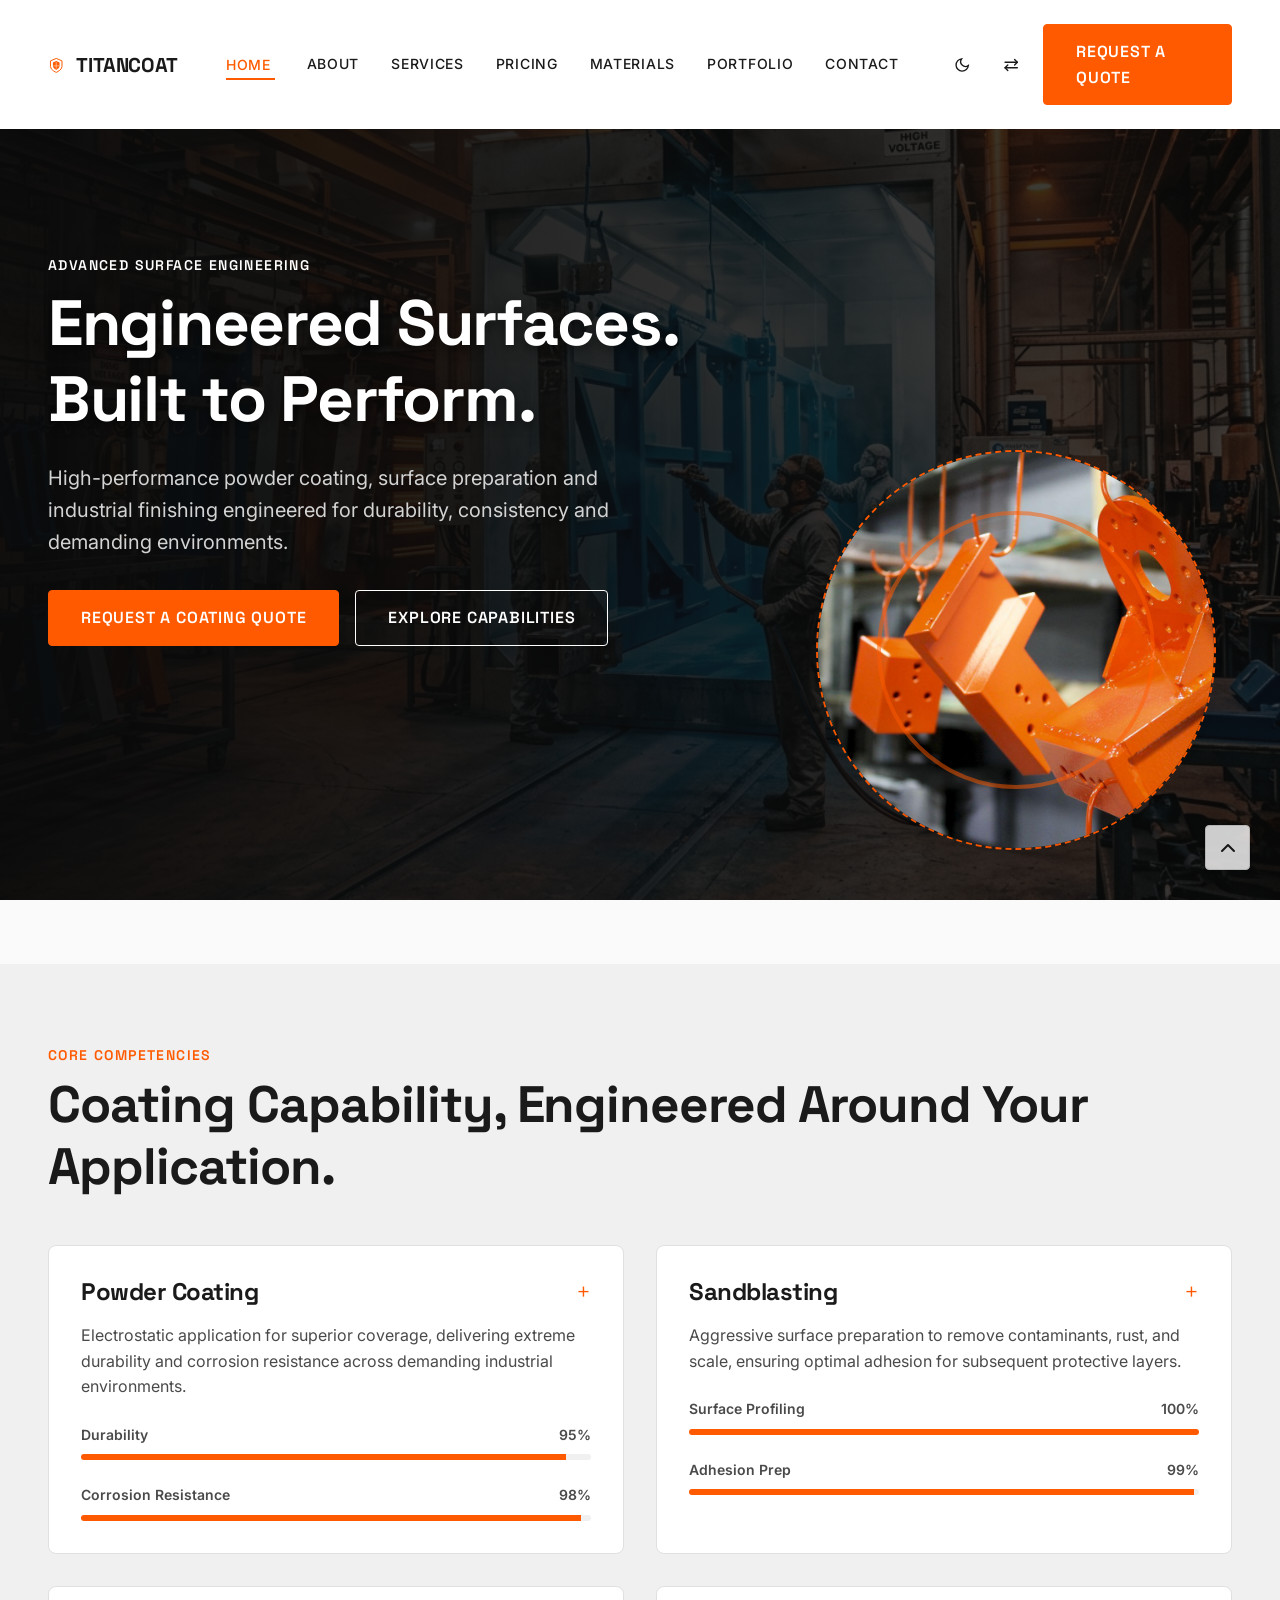
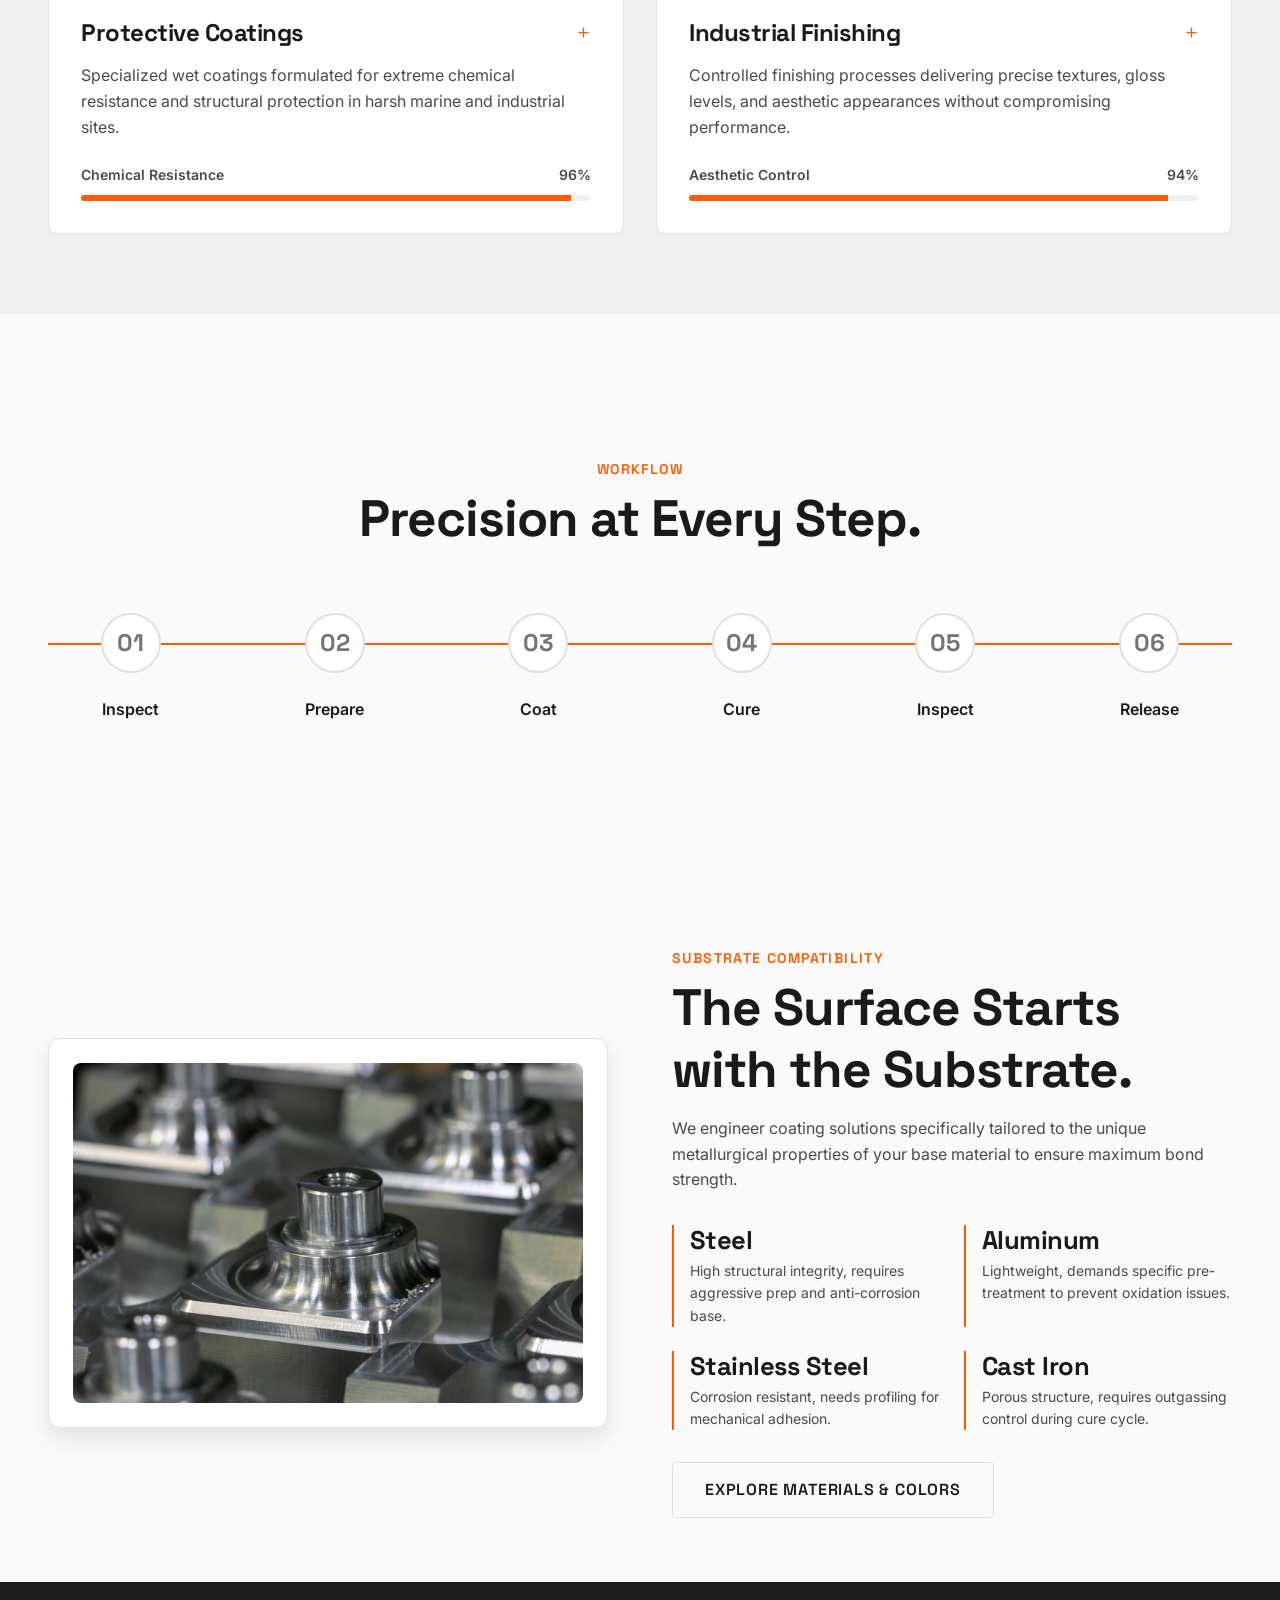
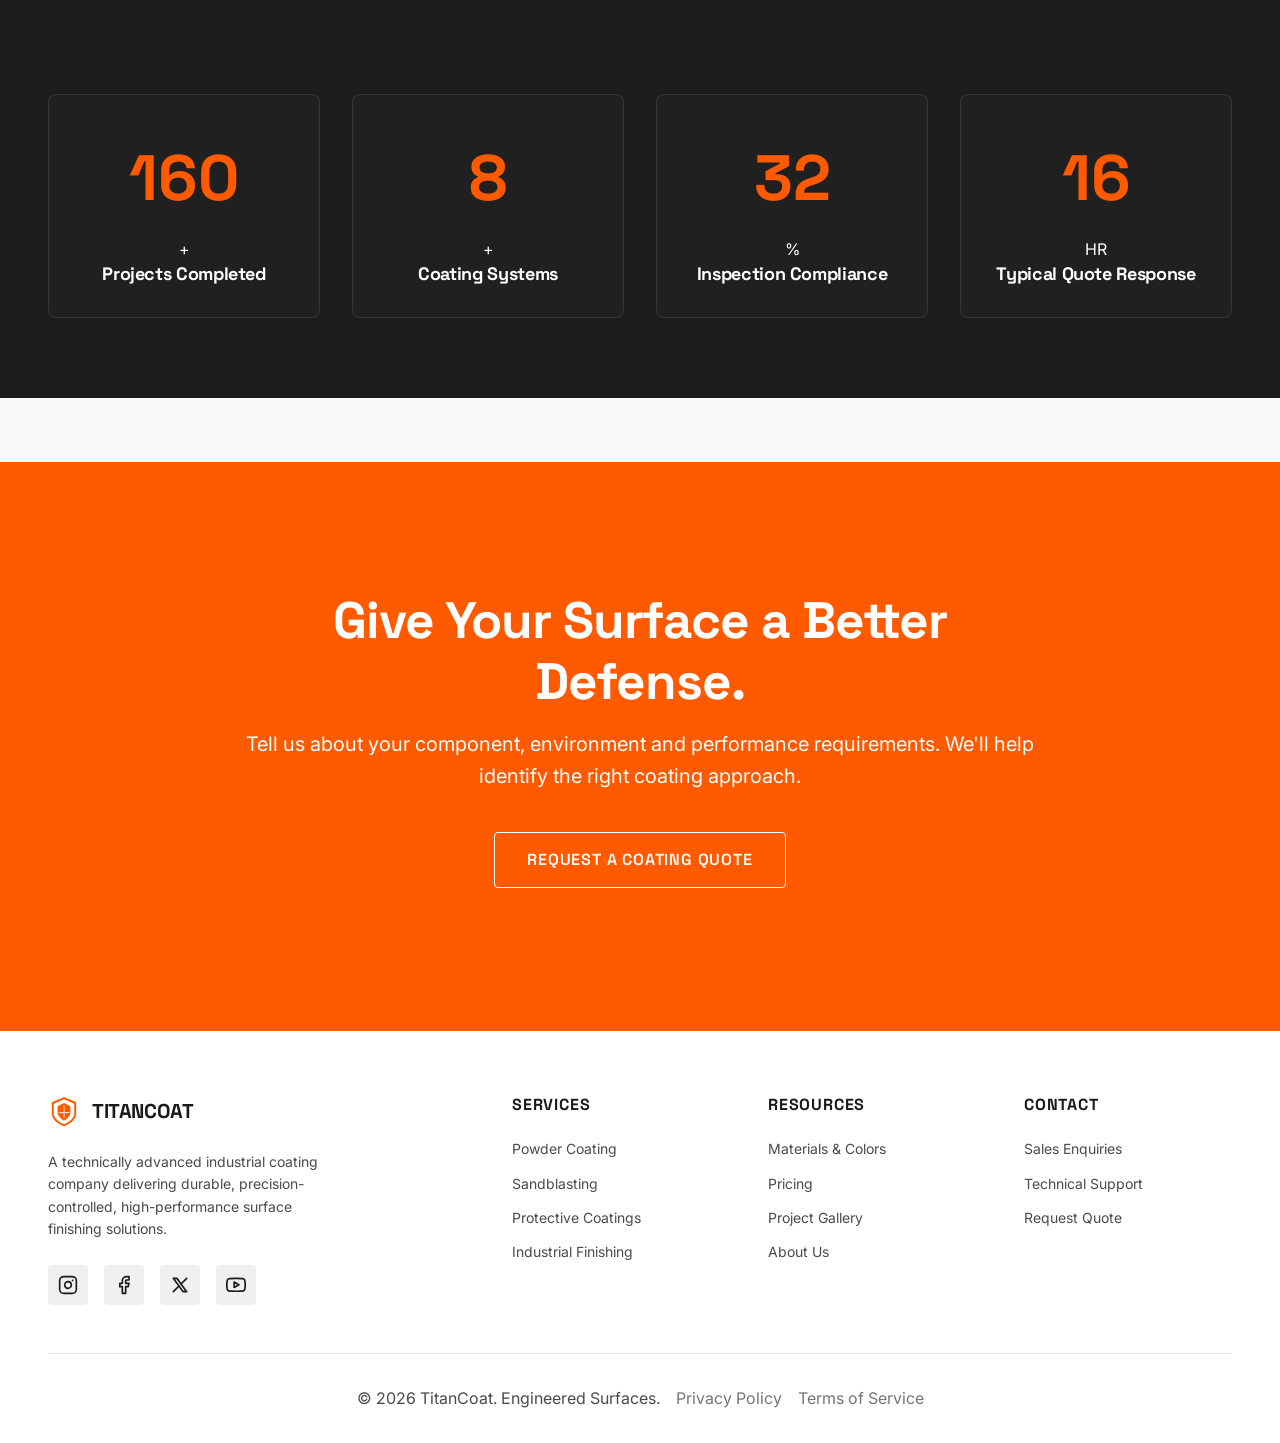
==== index.html @ ca07a5b2 "Initial commit" ====
<!DOCTYPE html>
<html lang="en" dir="ltr" data-theme="light">
<head>
    <meta charset="UTF-8">
    <meta name="viewport" content="width=device-width, initial-scale=1.0">
    <title>TitanCoat | Engineered Surfaces</title>
    <meta name="description" content="High-performance powder coating, surface preparation and industrial finishing engineered for durability, consistency and demanding environments.">
    
    <!-- CSS -->
    <link rel="stylesheet" href="assets/css/reset.css">
    <link rel="stylesheet" href="assets/css/variables.css">
    <link rel="stylesheet" href="assets/css/global.css">
    <link rel="stylesheet" href="assets/css/components.css">
    <link rel="stylesheet" href="assets/css/pages/home.css">
    <link rel="icon" type="image/svg+xml" href="assets/images/favicon.svg">
</head>
<body>

    <!-- NAVBAR -->
    <nav class="navbar">
        <div class="container nav-container">
            <a href="index.html" class="logo">
                <svg viewBox="0 0 100 100" fill="none" xmlns="http://www.w3.org/2000/svg">
    <path d="M50 10 L85 25 L85 60 C85 80 50 95 50 95 C50 95 15 80 15 60 L15 25 L50 10 Z" stroke="var(--accent-orange)" stroke-width="6" stroke-linejoin="round"/>
    <path d="M50 25 L70 35 L70 55 C70 70 50 80 50 80 C50 80 30 70 30 55 L30 35 L50 25 Z" fill="var(--accent-orange)"/>
    <path d="M35 55 L65 55" stroke="var(--bg-card)" stroke-width="3" stroke-linecap="round"/>
    <path d="M50 35 L50 70" stroke="var(--bg-card)" stroke-width="3" stroke-linecap="round"/>
</svg>
TITANCOAT
            </a>

            <div class="nav-menu">
                <div class="nav-item-dropdown"> <a href="#" class="nav-link">Home <svg style="width:16px;height:16px;vertical-align:middle;margin-left:4px;" viewBox="0 0 24 24" fill="none" stroke="currentColor" stroke-width="2" stroke-linecap="round" stroke-linejoin="round"><polyline points="6 9 12 15 18 9"></polyline></svg></a> <div class="dropdown-menu"> <a href="index.html" class="dropdown-link">Home 1</a> <a href="home-2.html" class="dropdown-link">Home 2</a> </div> </div>
                <a href="about.html" class="nav-link">About</a>
                <a href="services.html" class="nav-link">Services</a>
                <a href="pricing.html" class="nav-link">Pricing</a>
                <a href="materials-colors.html" class="nav-link">Materials</a>
                <a href="portfolio.html" class="nav-link">Portfolio</a>
                <a href="contact.html" class="nav-link">Contact</a>
            </div>

            <div class="nav-actions">
                <button class="theme-toggle" id="theme-toggle" aria-label="Toggle Theme">
                    <!-- Icon injected by JS -->
                </button>
                <button class="rtl-toggle" id="rtl-toggle" title="Toggle RTL" style="display:flex;align-items:center;justify-content:center;"><svg width="20" height="20" viewBox="0 0 24 24" fill="none" stroke="currentColor" stroke-width="2" stroke-linecap="round" stroke-linejoin="round"><path d="M17 4l4 4-4 4"></path><path d="M21 8H3"></path><path d="M7 20l-4-4 4-4"></path><path d="M3 16h18"></path></svg></button>
                <a href="#" class="btn btn-primary" data-modal-target="quote-modal">REQUEST A QUOTE</a>
            </div>

            <button class="hamburger">
                <span></span>
                <span></span>
                <span></span>
            </button>
        </div>
    </nav>

    <!-- MOBILE MENU -->
    <div class="mobile-menu">
        <div class="mobile-nav-links">
            <a href="index.html" class="nav-link active">Home</a>
            <a href="home-2.html" class="nav-link">Home 2</a>
            <a href="about.html" class="nav-link">About</a>
            <a href="services.html" class="nav-link">Services</a>
            <a href="pricing.html" class="nav-link">Pricing</a>
            <a href="materials-colors.html" class="nav-link">Materials & Colors</a>
            <a href="portfolio.html" class="nav-link">Portfolio</a>
            <a href="contact.html" class="nav-link">Contact</a>
            </div>
        <div class="mobile-top-controls">
            <button class="theme-toggle">Theme</button>
            <button class="rtl-toggle" id="rtl-toggle" title="Toggle RTL" style="display:flex;align-items:center;justify-content:center;"><svg width="20" height="20" viewBox="0 0 24 24" fill="none" stroke="currentColor" stroke-width="2" stroke-linecap="round" stroke-linejoin="round"><path d="M17 4l4 4-4 4"></path><path d="M21 8H3"></path><path d="M7 20l-4-4 4-4"></path><path d="M3 16h18"></path></svg></button>
        </div>
        <a href="#" class="btn btn-primary" data-modal-target="quote-modal" style="width: 100%; text-align: center;">REQUEST A QUOTE</a>
    </div>

    <!-- SECTION 01: HERO -->
    <section class="hero-section">
        <div class="hero-bg"></div>
        <div class="hero-overlay"></div>
        <div class="container relative">
            <div class="hero-content fade-up">
                <span class="label-small">Advanced Surface Engineering</span>
                <h1>Engineered Surfaces.<br>Built to Perform.</h1>
                <p>High-performance powder coating, surface preparation and industrial finishing engineered for durability, consistency and demanding environments.</p>
                <div class="hero-actions">
                    <button class="btn btn-primary" data-modal-target="quote-modal">Request a Coating Quote</button>
                    <a href="services.html" class="btn btn-outline" style="color: #fff; border-color: #fff;">Explore Capabilities</a>
                </div>
            </div>
            <div class="hero-3d-object fade-up" style="transition-delay: 0.3s; display: flex; align-items: center; justify-content: center;">
                <img src="assets/images/home1-hero.png" alt="Home Hero Image" class="spin-anti" style="max-width: 100%; height: auto; border-radius: 50%; object-fit: cover; aspect-ratio: 1/1; box-shadow: var(--shadow-md);">
            </div>
        </div>
    </section>

    <!-- SECTION 02: CAPABILITY MATRIX -->
    <section class="capability-section">
        <div class="container">
            <div class="fade-up">
                <span class="label-small">Core Competencies</span>
                <h2>Coating Capability, Engineered Around Your Application.</h2>
            </div>
            
            <div class="matrix-grid">
                <!-- Card 1 -->
                <div class="matrix-item fade-up">
                    <h3>Powder Coating</h3>
                    <p>Electrostatic application for superior coverage, delivering extreme durability and corrosion resistance across demanding industrial environments.</p>
                    <div class="progress-group">
                        <div class="progress-label"><span>Durability</span><span>95%</span></div>
                        <div class="progress-bar"><div class="progress-fill" data-width="95%"></div></div>
                    </div>
                    <div class="progress-group">
                        <div class="progress-label"><span>Corrosion Resistance</span><span>98%</span></div>
                        <div class="progress-bar"><div class="progress-fill" data-width="98%"></div></div>
                    </div>
                </div>
                
                <!-- Card 2 -->
                <div class="matrix-item fade-up" style="transition-delay: 0.1s;">
                    <h3>Sandblasting</h3>
                    <p>Aggressive surface preparation to remove contaminants, rust, and scale, ensuring optimal adhesion for subsequent protective layers.</p>
                    <div class="progress-group">
                        <div class="progress-label"><span>Surface Profiling</span><span>100%</span></div>
                        <div class="progress-bar"><div class="progress-fill" data-width="100%"></div></div>
                    </div>
                    <div class="progress-group">
                        <div class="progress-label"><span>Adhesion Prep</span><span>99%</span></div>
                        <div class="progress-bar"><div class="progress-fill" data-width="99%"></div></div>
                    </div>
                </div>
                
                <!-- Card 3 -->
                <div class="matrix-item fade-up" style="transition-delay: 0.2s;">
                    <h3>Protective Coatings</h3>
                    <p>Specialized wet coatings formulated for extreme chemical resistance and structural protection in harsh marine and industrial sites.</p>
                    <div class="progress-group">
                        <div class="progress-label"><span>Chemical Resistance</span><span>96%</span></div>
                        <div class="progress-bar"><div class="progress-fill" data-width="96%"></div></div>
                    </div>
                </div>

                <!-- Card 4 -->
                <div class="matrix-item fade-up" style="transition-delay: 0.3s;">
                    <h3>Industrial Finishing</h3>
                    <p>Controlled finishing processes delivering precise textures, gloss levels, and aesthetic appearances without compromising performance.</p>
                    <div class="progress-group">
                        <div class="progress-label"><span>Aesthetic Control</span><span>94%</span></div>
                        <div class="progress-bar"><div class="progress-fill" data-width="94%"></div></div>
                    </div>
                </div>
            </div>
        </div>
    </section>

    <!-- SECTION 03: THE COATING PROCESS -->
    <section class="process-section">
        <div class="container">
            <div class="fade-up text-center">
                <span class="label-small">Workflow</span>
                <h2>Precision at Every Step.</h2>
            </div>
            
            <div class="timeline-container fade-up" id="timeline-container">
                <div class="timeline-line">
                    <div class="timeline-line-active" id="timeline-progress"></div>
                </div>
                
                <div class="timeline-step">
                    <div class="step-number">01</div>
                    <div class="step-title">Inspect</div>
                </div>
                <div class="timeline-step">
                    <div class="step-number">02</div>
                    <div class="step-title">Prepare</div>
                </div>
                <div class="timeline-step">
                    <div class="step-number">03</div>
                    <div class="step-title">Coat</div>
                </div>
                <div class="timeline-step">
                    <div class="step-number">04</div>
                    <div class="step-title">Cure</div>
                </div>
                <div class="timeline-step">
                    <div class="step-number">05</div>
                    <div class="step-title">Inspect</div>
                </div>
                <div class="timeline-step">
                    <div class="step-number">06</div>
                    <div class="step-title">Release</div>
                </div>
            </div>
        </div>
    </section>

    <!-- SECTION 04: MATERIAL INTELLIGENCE -->
    <section class="material-section">
        <div class="container material-container">
            <div class="material-image-wrapper fade-up">
                <div class="card-image-container">
                    <img src="assets/images/The%20Surface%20Starts%20with%20the%20Substrate.png" alt="Material Substrates" class="material-img">
                </div>
            </div>
            <div class="material-content">
                <div class="material-content-inner fade-up">
                    <span class="label-small">Substrate Compatibility</span>
                    <h2>The Surface Starts with the Substrate.</h2>
                    <p>We engineer coating solutions specifically tailored to the unique metallurgical properties of your base material to ensure maximum bond strength.</p>
                    
                    <div class="material-list">
                        <div class="material-item">
                            <h4>Steel</h4>
                            <p>High structural integrity, requires aggressive prep and anti-corrosion base.</p>
                        </div>
                        <div class="material-item">
                            <h4>Aluminum</h4>
                            <p>Lightweight, demands specific pre-treatment to prevent oxidation issues.</p>
                        </div>
                        <div class="material-item">
                            <h4>Stainless Steel</h4>
                            <p>Corrosion resistant, needs profiling for mechanical adhesion.</p>
                        </div>
                        <div class="material-item">
                            <h4>Cast Iron</h4>
                            <p>Porous structure, requires outgassing control during cure cycle.</p>
                        </div>
                    </div>
                    
                    <a href="materials-colors.html" class="btn btn-outline" style="margin-top: 2rem;">Explore Materials & Colors</a>
                </div>
            </div>
        </div>
    </section>

    <!-- SECTION 05: PERFORMANCE NUMBERS -->
    <section class="performance-section">
        <div class="container">
            <div class="stats-grid" id="stats-container">
                <div class="stat-item fade-up">
                    <span class="stat-number" data-target="500">0</span>
                    <span class="stat-plus">+</span>
                    <h4>Projects Completed</h4>
                </div>
                <div class="stat-item fade-up" style="transition-delay: 0.1s;">
                    <span class="stat-number" data-target="25">0</span>
                    <span class="stat-plus">+</span>
                    <h4>Coating Systems</h4>
                </div>
                <div class="stat-item fade-up" style="transition-delay: 0.2s;">
                    <span class="stat-number" data-target="99">0</span>
                    <span class="stat-plus">%</span>
                    <h4>Inspection Compliance</h4>
                </div>
                <div class="stat-item fade-up" style="transition-delay: 0.3s;">
                    <span class="stat-number" data-target="48">0</span>
                    <span class="stat-plus">HR</span>
                    <h4>Typical Quote Response</h4>
                </div>
            </div>
        </div>
    </section>

    <!-- SECTION 06: FINAL CTA -->
    <section class="cta-section">
        <div class="container relative">
            <div class="cta-content fade-up">
                <h2>Give Your Surface a Better Defense.</h2>
                <p class="text-lead">Tell us about your component, environment and performance requirements. We'll help identify the right coating approach.</p>
                <button class="btn btn-outline" data-modal-target="quote-modal" style="margin-top: 1rem; color: #fff; border-color: #fff;">Request a Coating Quote</button>
            </div>
        </div>
    </section>

        <!-- FOOTER -->
    <footer class="footer">
        <div class="container">
            <div class="footer-grid">
                <div class="footer-col">
                    <a href="index.html" class="logo" style="margin-bottom: 1.5rem;">
                        <svg viewBox="0 0 100 100" fill="none" xmlns="http://www.w3.org/2000/svg">
    <path d="M50 10 L85 25 L85 60 C85 80 50 95 50 95 C50 95 15 80 15 60 L15 25 L50 10 Z" stroke="var(--accent-orange)" stroke-width="6" stroke-linejoin="round"/>
    <path d="M50 25 L70 35 L70 55 C70 70 50 80 50 80 C50 80 30 70 30 55 L30 35 L50 25 Z" fill="var(--accent-orange)"/>
    <path d="M35 55 L65 55" stroke="var(--bg-card)" stroke-width="3" stroke-linecap="round"/>
    <path d="M50 35 L50 70" stroke="var(--bg-card)" stroke-width="3" stroke-linecap="round"/>
</svg>
TITANCOAT
                    </a>
                    <p style="font-size: 0.875rem; max-width: 300px;">A technically advanced industrial coating company delivering durable, precision-controlled, high-performance surface finishing solutions.</p>
                    <div class="social-icons">
                        <a href="#" aria-label="Instagram"><svg width="20" height="20" viewBox="0 0 24 24" fill="none" stroke="currentColor" stroke-width="2" stroke-linecap="round" stroke-linejoin="round"><rect x="2" y="2" width="20" height="20" rx="5" ry="5"></rect><path d="M16 11.37A4 4 0 1 1 12.63 8 4 4 0 0 1 16 11.37z"></path><line x1="17.5" y1="6.5" x2="17.51" y2="6.5"></line></svg></a>
                        <a href="#" aria-label="Facebook"><svg width="20" height="20" viewBox="0 0 24 24" fill="none" stroke="currentColor" stroke-width="2" stroke-linecap="round" stroke-linejoin="round"><path d="M18 2h-3a5 5 0 0 0-5 5v3H7v4h3v8h4v-8h3l1-4h-4V7a1 1 0 0 1 1-1h3z"></path></svg></a>
                        <a href="#" aria-label="X (Twitter)"><svg width="20" height="20" viewBox="0 0 24 24" fill="none" stroke="currentColor" stroke-width="2" stroke-linecap="round" stroke-linejoin="round"><path d="M4 4l11.733 16h4.267l-11.733 -16z"/><path d="M4 20l6.768 -6.768m2.46 -2.46l6.772 -6.772"/></svg></a>
                        <a href="#" aria-label="YouTube"><svg width="20" height="20" viewBox="0 0 24 24" fill="none" stroke="currentColor" stroke-width="2" stroke-linecap="round" stroke-linejoin="round"><path d="M22.54 6.42a2.78 2.78 0 0 0-1.94-2C18.88 4 12 4 12 4s-6.88 0-8.6.46a2.78 2.78 0 0 0-1.94 2A29 29 0 0 0 1 11.75a29 29 0 0 0 .46 5.33 2.78 2.78 0 0 0 1.94 2c1.72.46 8.6.46 8.6.46s6.88 0 8.6-.46a2.78 2.78 0 0 0 1.94-2 29 29 0 0 0 .46-5.33 29 29 0 0 0-.46-5.33z"></path><polygon points="9.75 15.02 15.5 11.75 9.75 8.48 9.75 15.02"></polygon></svg></a>
                    </div>
                </div>
                <div class="footer-col">
                    <h4>Services</h4>
                    <div class="footer-links">
                        <a href="services.html">Powder Coating</a>
                        <a href="services.html">Sandblasting</a>
                        <a href="services.html">Protective Coatings</a>
                        <a href="services.html">Industrial Finishing</a>
                    </div>
                </div>
                <div class="footer-col">
                    <h4>Resources</h4>
                    <div class="footer-links">
                        <a href="materials-colors.html">Materials & Colors</a>
                        <a href="pricing.html">Pricing</a>
                        <a href="portfolio.html">Project Gallery</a>
                        <a href="about.html">About Us</a>
                    </div>
                </div>
                <div class="footer-col">
                    <h4>Contact</h4>
                    <div class="footer-links">
                        <a href="contact.html">Sales Enquiries</a>
                        <a href="contact.html">Technical Support</a>
                        <a href="#" data-modal-target="quote-modal">Request Quote</a>
                    </div>
                </div>
            </div>
            <div class="footer-bottom" style="justify-content: center; position: relative;">
                <p style="text-align: center; margin: 0;">&copy; 2026 TitanCoat. Engineered Surfaces. &nbsp;&nbsp; <a href="#" style="color: var(--text-muted); text-decoration: none;">Privacy Policy</a> &nbsp;&nbsp; <a href="#" style="color: var(--text-muted); text-decoration: none;">Terms of Service</a></p>
                <button onclick="window.scrollTo({top: 0, behavior: 'smooth'})" class="back-to-top" aria-label="Back to top">
                    <svg width="24" height="24" viewBox="0 0 24 24" fill="none" stroke="currentColor" stroke-width="2" stroke-linecap="round" stroke-linejoin="round"><polyline points="18 15 12 9 6 15"></polyline></svg>
                </button>
            </div>
        </div>
    </footer>

        <!-- MODAL: QUOTE REQUEST -->
    <div class="modal-overlay" id="quote-modal">
        <div class="modal-card">
            <button class="modal-close">&times;</button>
            <div class="modal-header">
                <h3>Request a Coating Quote</h3>
                <p>Provide your project details for an engineering evaluation.</p>
            </div>
            <form onsubmit="event.preventDefault(); alert('Quote Request Submitted! (Demo)'); this.closest('.modal-overlay').classList.remove('active'); document.body.style.overflow = '';">
                <div class="form-grid">
                    <div class="form-group">
                        <label class="form-label">Project Type</label>
                        <select class="form-control" required>
                            <option value="">Select process...</option>
                            <option>Powder Coating</option>
                            <option>Sandblasting</option>
                            <option>Protective Coating</option>
                            <option>Metal Finishing</option>
                            <option>Custom Coating</option>
                        </select>
                    </div>
                    <div class="form-group">
                        <label class="form-label">Material</label>
                        <select class="form-control" required>
                            <option value="">Select substrate...</option>
                            <option>Steel</option>
                            <option>Aluminum</option>
                            <option>Stainless Steel</option>
                            <option>Cast Iron</option>
                            <option>Other</option>
                        </select>
                    </div>
                </div>
                <div class="form-grid">
                    <div class="form-group">
                        <label class="form-label">Estimated Quantity</label>
                        <input type="number" class="form-control" placeholder="Number of parts" required>
                    </div>
                    <div class="form-group">
                        <label class="form-label">Required Finish</label>
                        <select class="form-control" required>
                            <option value="">Select finish...</option>
                            <option>Matte</option>
                            <option>Satin</option>
                            <option>Gloss</option>
                            <option>Textured</option>
                            <option>Metallic</option>
                        </select>
                    </div>
                </div>
                <div class="form-group">
                    <label class="form-label">Project Message / Dimensions</label>
                    <textarea class="form-control" placeholder="Describe component dimensions, surface condition, and performance needs..." required></textarea>
                </div>
                <button type="submit" class="btn btn-primary" style="width: 100%;">SUBMIT QUOTE REQUEST</button>
            </form>
        </div>
    </div>
    <!-- MODAL: AUTHENTICATION -->
    <div class="modal-overlay" id="auth-modal">
        <div class="modal-card" style="max-width: 400px;">
            <button class="modal-close">&times;</button>
            
            <div id="login-form-container">
                <div class="modal-header">
                    <h3>Client Portal</h3>
                    <p>Access your project specifications.</p>
                </div>
                <form onsubmit="event.preventDefault(); alert('Login Successful! (Demo)'); this.closest('.modal-overlay').classList.remove('active'); document.body.style.overflow = '';">
                    <div class="form-group">
                        <label class="form-label">Email Address</label>
                        <input type="email" class="form-control" required>
                    </div>
                    <div class="form-group">
                        <label class="form-label">Password</label>
                        <input type="password" class="form-control" required>
                    </div>
                    <button type="submit" class="btn btn-primary" style="width: 100%; margin-bottom: 1rem;">Sign In</button>
                    <div style="text-align: center;">
                        <a href="#" data-auth-toggle="register" style="color: var(--accent-orange); font-size: 0.875rem; font-weight: 500;">Create an Account</a>
                    </div>
                </form>
            </div>

            <div id="register-form-container" style="display: none;">
                <div class="modal-header">
                    <h3>Create Account</h3>
                    <p>Register for project tracking.</p>
                </div>
                <form onsubmit="event.preventDefault(); alert('Registration Successful! (Demo)'); this.closest('.modal-overlay').classList.remove('active'); document.body.style.overflow = '';">
                    <div class="form-group">
                        <label class="form-label">Full Name</label>
                        <input type="text" class="form-control" required>
                    </div>
                    <div class="form-group">
                        <label class="form-label">Company</label>
                        <input type="text" class="form-control" required>
                    </div>
                    <div class="form-group">
                        <label class="form-label">Email Address</label>
                        <input type="email" class="form-control" required>
                    </div>
                    <div class="form-group">
                        <label class="form-label">Password</label>
                        <input type="password" class="form-control" required>
                    </div>
                    <button type="submit" class="btn btn-primary" style="width: 100%; margin-bottom: 1rem;">Create Account</button>
                    <div style="text-align: center;">
                        <a href="#" data-auth-toggle="login" style="color: var(--accent-orange); font-size: 0.875rem; font-weight: 500;">Back to Login</a>
                    </div>
                </form>
            </div>
        </div>
    </div>

    <!-- Scripts -->
    <script src="assets/js/theme.js"></script>
    <script src="assets/js/rtl.js"></script>
    <script src="assets/js/main.js"></script>
    <script src="assets/js/modals.js"></script>
    
    <!-- Page Specific Scripts -->
    <script>
        document.addEventListener('DOMContentLoaded', () => {
            // Animate progress bars on scroll
            const progressFills = document.querySelectorAll('.progress-fill');
            const observer = new IntersectionObserver((entries) => {
                entries.forEach(entry => {
                    if (entry.isIntersecting) {
                        const width = entry.target.getAttribute('data-width');
                        entry.target.style.width = width;
                    }
                });
            }, { threshold: 0.5 });
            progressFills.forEach(fill => observer.observe(fill));

            // Animate timeline line
            const timelineContainer = document.getElementById('timeline-container');
            const timelineProgress = document.getElementById('timeline-progress');
            if(timelineContainer && timelineProgress) {
                const lineObserver = new IntersectionObserver((entries) => {
                    if (entries[0].isIntersecting) {
                        timelineProgress.style.width = '100%';
                        if(window.innerWidth <= 900) {
                            timelineProgress.style.width = '100%'; // Full width in mobile is basically 100% height since it's transformed? No, css handles height in media query, so we should set height
                            timelineProgress.style.height = '100%';
                        }
                    }
                }, { threshold: 0.3 });
                lineObserver.observe(timelineContainer);
            }

            // Animate number counters
            const statsContainer = document.getElementById('stats-container');
            const statNumbers = document.querySelectorAll('.stat-number');
            let animated = false;
            
            if(statsContainer) {
                const statsObserver = new IntersectionObserver((entries) => {
                    if (entries[0].isIntersecting && !animated) {
                        animated = true;
                        statNumbers.forEach(stat => {
                            const target = +stat.getAttribute('data-target');
                            let count = 0;
                            const speed = target / 50; 
                            const updateCount = () => {
                                count += speed;
                                if (count < target) {
                                    stat.innerText = Math.ceil(count);
                                    setTimeout(updateCount, 40);
                                } else {
                                    stat.innerText = target;
                                }
                            };
                            updateCount();
                        });
                    }
                }, { threshold: 0.5 });
                statsObserver.observe(statsContainer);
            }
        });
    </script>
</body>
</html>
---- assets/css/variables.css ----
@import url('https://fonts.googleapis.com/css2?family=Inter:wght@300;400;500;600&family=Space+Grotesk:wght@400;500;600;700&display=swap');

:root {
  /* Colors - Light Theme (Default) */
  --bg-primary: #FAFAFA;
  --bg-secondary: #F0F0F0;
  --bg-card: #FFFFFF;
  --bg-footer: #FFFFFF;
  
  --text-primary: #1A1A1A; /* Graphite */
  --text-secondary: #4A4A4A;
  --text-muted: #757575;
  
  --border-color: #E0E0E0;
  --border-light: #EEEEEE;

  /* Accent - Industrial Orange */
  --accent-orange: #FF5A00; /* Safety Orange */
  --accent-orange-hover: #E04F00;
  --accent-orange-light: rgba(255, 90, 0, 0.1);

  /* Specific Industrial Neutrals */
  --industrial-black: #0A0A0A;
  --charcoal: #1C1C1C;
  --gunmetal: #2C3539;
  --concrete: #D3D3D3;

  /* Typography */
  --font-heading: 'Space Grotesk', 'Sora', sans-serif;
  --font-body: 'Inter', 'Manrope', sans-serif;

  /* Spacing */
  --space-xs: 0.5rem;
  --space-sm: 1rem;
  --space-md: 1.5rem;
  --space-lg: 2rem;
  --space-xl: 3rem;
  --space-xxl: 5rem;
  --section-pad: 5rem 0;

  /* Borders / Radii */
  --radius-sm: 4px;
  --radius-md: 8px;
  --radius-lg: 12px;
  --radius-full: 9999px;

  /* Shadows */
  --shadow-sm: 0 2px 4px rgba(0,0,0,0.05);
  --shadow-md: 0 4px 8px rgba(0,0,0,0.08);
  --shadow-lg: 0 10px 20px rgba(0,0,0,0.1);
  --shadow-glow: 0 0 15px rgba(255, 90, 0, 0.3);

  /* Transitions */
  --transition-fast: 0.2s ease;
  --transition-normal: 0.3s cubic-bezier(0.25, 0.46, 0.45, 0.94);
  --transition-slow: 0.5s cubic-bezier(0.25, 0.46, 0.45, 0.94);
}

[data-theme="dark"] {
  /* Colors - Dark Theme */
  --bg-primary: #0A0A0A;
  --bg-secondary: #121212;
  --bg-card: #1A1A1A;
  --bg-footer: #050505;
  
  --text-primary: #FFFFFF;
  --text-secondary: #B0B0B0;
  --text-muted: #666666;
  
  --border-color: #333333;
  --border-light: #222222;

  --accent-orange: #FF6600; 
  --accent-orange-hover: #FF8533;
  
  --shadow-sm: 0 2px 4px rgba(0,0,0,0.2);
  --shadow-md: 0 4px 8px rgba(0,0,0,0.3);
  --shadow-lg: 0 10px 20px rgba(0,0,0,0.4);
}
---- assets/css/global.css ----
body {
  font-family: var(--font-body);
  background-color: var(--bg-primary);
  color: var(--text-primary);
  line-height: 1.6;
  transition: background-color var(--transition-normal), color var(--transition-normal);
}

h1, h2, h3, h4, h5, h6 {
  font-family: var(--font-heading);
  font-weight: 700;
  line-height: 1.2;
  margin-bottom: var(--space-sm);
  color: var(--text-primary);
  letter-spacing: -0.02em;
}

h1 { font-size: clamp(2.5rem, 5vw, 4.5rem); }
h2 { font-size: clamp(2rem, 4vw, 3.5rem); }
h3 { font-size: clamp(1.5rem, 3vw, 2.5rem); }
h4 { font-size: clamp(1.25rem, 2vw, 1.75rem); }

p {
  margin-bottom: var(--space-md);
  color: var(--text-secondary);
  font-size: 1rem;
}

.text-lead {
  font-size: 1.25rem;
  font-weight: 400;
  color: var(--text-secondary);
}

.label-small {
  font-family: var(--font-heading);
  font-size: 0.875rem;
  text-transform: uppercase;
  letter-spacing: 0.1em;
  color: var(--accent-orange);
  font-weight: 600;
  display: block;
  margin-bottom: var(--space-xs);
}

.container {
  width: 100%;
  max-width: 1440px;
  margin: 0 auto;
  padding: 0 var(--space-md);
}

@media (min-width: 768px) {
  .container { padding: 0 var(--space-xl); }
}

section {
  padding: var(--section-pad);
  position: relative;
  margin-bottom: 4rem;
}

section:last-of-type {
  margin-bottom: 0;
}

.btn {
  display: inline-flex;
  align-items: center;
  justify-content: center;
  padding: 0.875rem 2rem;
  font-family: var(--font-heading);
  font-weight: 600;
  font-size: 1rem;
  border-radius: var(--radius-sm);
  border: none;
  cursor: pointer;
  transition: all var(--transition-normal);
  text-transform: uppercase;
  letter-spacing: 0.05em;
  gap: 0.5rem;
}

.btn-primary {
  background-color: var(--accent-orange);
  color: #FFF;
  border: 1px solid var(--accent-orange);
}

.btn-primary:hover {
  background-color: transparent;
  color: var(--accent-orange);
}

.btn-outline {
  background-color: transparent;
  color: var(--text-primary);
  border: 1px solid var(--border-color);
}

.btn-outline:hover {
  border-color: var(--accent-orange);
  color: var(--accent-orange);
}

[dir="rtl"] {
  text-align: right;
}

.fade-up {
  opacity: 0;
  transform: translateY(30px);
  transition: opacity 0.8s ease, transform 0.8s ease;
}

.fade-up.is-visible {
  opacity: 1;
  transform: translateY(0);
}

.text-center {
  text-align: center;
}

@keyframes spin-anti {
  from { transform: rotate(0deg); }
  to { transform: rotate(-360deg); }
}

.spin-anti {
  animation: spin-anti 40s linear infinite;
}
---- assets/css/components.css ----
/* --- NAVBAR --- */
.navbar {
  position: fixed;
  top: 0;
  left: 0;
  width: 100%;
  z-index: 1002;
  padding: 1.5rem 0;
  transition: background-color var(--transition-normal), padding var(--transition-normal), box-shadow var(--transition-normal);
  background-color: #ffffff !important;
}

.navbar.scrolled {
  background-color: #ffffff !important;
  padding: 1rem 0;
  box-shadow: var(--shadow-md);
  backdrop-filter: blur(10px);
}

.nav-container {
  display: flex;
  justify-content: space-between;
  align-items: center;
}

.logo {
  display: flex;
  align-items: center;
  gap: 0.75rem;
  font-family: var(--font-heading);
  font-weight: 700;
  font-size: 1.25rem;
  letter-spacing: -0.02em;
  color: #1A1A1A !important;
  z-index: 1001;
  margin-right: 3rem;
}

[dir="rtl"] .logo {
  margin-right: 0;
  margin-left: 3rem;
}

.logo svg {
  height: 32px;
  width: auto;
}

[data-theme="dark"] .navbar,
[data-theme="dark"] .navbar.scrolled {
  background-color: var(--bg-primary) !important;
}

[data-theme="dark"] .logo,
[data-theme="dark"] .navbar .nav-link {
  color: #ffffff !important;
}

[data-theme="dark"] .hamburger span {
  background-color: #ffffff !important;
}

.nav-menu {
  display: flex;
  gap: 2rem;
  align-items: center;
}

.nav-link {
  font-size: 0.875rem;
  font-weight: 500;
  color: #1A1A1A !important;
  text-transform: uppercase;
  letter-spacing: 0.05em;
  transition: color var(--transition-fast);
  position: relative;
  display: inline-flex;
  align-items: center;
  white-space: nowrap;
}

.nav-link::after {
  content: '';
  position: absolute;
  bottom: -4px;
  left: 0;
  width: 0;
  height: 2px;
  background-color: var(--accent-orange);
  transition: width var(--transition-fast);
}

.nav-link:hover::after, .nav-link.active::after {
  width: 100%;
}

.nav-link:hover, .nav-link.active {
  color: var(--accent-orange) !important;
}

/* --- DROPDOWN --- */
.nav-item-dropdown {
  position: relative;
  display: inline-block;
}

.dropdown-menu {
  position: absolute;
  top: 100%;
  left: 0;
  background-color: #ffffff;
  min-width: 150px;
  box-shadow: 0 4px 6px rgba(0,0,0,0.1);
  border-radius: var(--radius-sm);
  opacity: 0;
  visibility: hidden;
  transform: translateY(10px);
  transition: all var(--transition-fast);
  padding: 0.5rem 0;
  z-index: 1005;
}

.nav-item-dropdown:hover .dropdown-menu {
  opacity: 1;
  visibility: visible;
  transform: translateY(0);
}

.dropdown-link {
  display: block;
  padding: 0.5rem 1.5rem;
  color: #1A1A1A;
  font-size: 0.875rem;
  font-weight: 500;
  text-transform: uppercase;
  text-decoration: none;
  transition: background-color var(--transition-fast), color var(--transition-fast);
}

.dropdown-link:hover, .dropdown-link.active {
  background-color: #f5f5f5;
  color: var(--accent-orange);
}

.nav-actions {
  display: flex;
  align-items: center;
  gap: 1rem;
  margin-left: 3rem;
}

[dir="rtl"] .nav-actions {
  margin-left: 0;
  margin-right: 3rem;
}

.theme-toggle, .rtl-toggle {
  background: none;
  border: none;
  color: #1A1A1A !important;
  cursor: pointer;
  display: flex;
  align-items: center;
  justify-content: center;
  font-weight: 600;
  font-size: 0.875rem;
  padding: 0.5rem;
  border-radius: var(--radius-sm);
  transition: background-color var(--transition-fast);
}

.theme-toggle:hover, .rtl-toggle:hover {
  background-color: var(--bg-secondary);
}

[data-theme="dark"] .theme-toggle,
[data-theme="dark"] .rtl-toggle {
  color: #ffffff !important;
}

.hamburger {
  display: none;
  background: none;
  border: none;
  cursor: pointer;
  z-index: 1001;
  padding: 0.5rem;
}

.hamburger span {
  display: block;
  width: 24px;
  height: 2px;
  background-color: #1A1A1A !important;
  margin-bottom: 5px;
  transition: all var(--transition-fast);
}

.hamburger span:last-child {
  margin-bottom: 0;
}

.hamburger.active span:nth-child(1) {
  transform: translateY(7px) rotate(45deg);
}
.hamburger.active span:nth-child(2) {
  opacity: 0;
}
.hamburger.active span:nth-child(3) {
  transform: translateY(-7px) rotate(-45deg);
}

/* --- MOBILE MENU --- */
.mobile-menu {
  position: fixed;
  top: 0;
  right: -100%;
  width: 100%;
  height: 100vh;
  background-color: var(--bg-primary);
  z-index: 1000;
  transition: right var(--transition-normal);
  display: flex;
  flex-direction: column;
  padding: 6rem 2rem 2rem 2rem;
  overflow-y: auto;
}

[dir="rtl"] .mobile-menu {
  right: auto;
  left: -100%;
  transition: left var(--transition-normal);
}

.mobile-menu.active {
  right: 0;
}

[dir="rtl"] .mobile-menu.active {
  left: 0;
}

.mobile-top-controls {
  display: flex;
  justify-content: center;
  gap: 2rem;
  margin-top: 1rem;
  padding-top: 2rem;
  border-top: 1px solid var(--border-color);
  margin-bottom: 2rem;
}

.mobile-nav-links {
  display: flex;
  flex-direction: column;
  align-items: center;
  gap: 1.5rem;
  margin-bottom: 2rem;
}

.mobile-nav-links .nav-link {
  font-size: 1.25rem;
}

.mobile-login-card {
  background-color: var(--bg-card);
  padding: 1.5rem;
  border-radius: var(--radius-md);
  border: 1px solid var(--border-color);
  text-align: center;
  margin-top: auto;
  display: flex;
  flex-direction: column;
  gap: 1rem;
}

@media (max-width: 1024px) {
  .nav-menu, .nav-actions .btn, .nav-actions .theme-toggle, .nav-actions .rtl-toggle, .nav-actions .login-btn {
    display: none !important;
  }
  .hamburger {
    display: block;
  }
}

/* --- FOOTER --- */
.footer {
  background-color: var(--bg-footer);
  padding: 4rem 0 2rem 0;
  border-top: 15px solid var(--accent-orange);
}

.footer-grid {
  display: grid;
  grid-template-columns: 2fr 1fr 1fr 1fr;
  gap: 3rem;
  margin-bottom: 3rem;
}

.footer-col h4 {
  font-size: 1rem;
  margin-bottom: 1.5rem;
  text-transform: uppercase;
  letter-spacing: 0.05em;
}

.footer-links {
  display: flex;
  flex-direction: column;
  gap: 0.75rem;
}

.footer-links a {
  color: var(--text-secondary);
  font-size: 0.875rem;
  transition: color var(--transition-fast);
}

.footer-links a:hover {
  color: var(--accent-orange);
}

.social-icons {
  display: flex;
  gap: 1rem;
  margin-top: 1.5rem;
}

.social-icons a {
  display: flex;
  align-items: center;
  justify-content: center;
  width: 40px;
  height: 40px;
  border-radius: var(--radius-sm);
  background-color: var(--bg-secondary);
  color: var(--text-primary);
  transition: all var(--transition-normal);
}

.social-icons a:hover {
  background-color: var(--accent-orange);
  color: #fff;
  transform: translateY(-3px) scale(1.05);
  box-shadow: var(--shadow-glow);
}

.footer-bottom {
  display: flex;
  justify-content: space-between;
  align-items: center;
  padding-top: 2rem;
  border-top: 1px solid var(--border-color);
  font-size: 0.875rem;
  color: var(--text-muted);
}

.back-to-top {
  position: fixed;
  right: 30px;
  bottom: 30px;
  background: var(--bg-card);
  border: 1px solid var(--border-color);
  color: var(--text-primary);
  width: 45px;
  height: 45px;
  border-radius: var(--radius-sm);
  display: flex;
  align-items: center;
  justify-content: center;
  transition: all var(--transition-fast);
  cursor: pointer;
  z-index: 100;
  box-shadow: var(--shadow-sm);
  opacity: 0.8;
}

.back-to-top:hover {
  background: var(--accent-orange);
  color: #fff;
  border-color: var(--accent-orange);
  transform: translateY(-5px);
  box-shadow: var(--shadow-md), var(--shadow-glow);
  opacity: 1;
}

@media (max-width: 768px) {
  .footer-grid {
    grid-template-columns: 1fr;
    text-align: center;
    gap: 2rem;
  }
  .footer-col .logo {
    justify-content: center;
    margin-right: 0;
    margin-left: 0;
  }
  .footer-col p {
    margin-left: auto;
    margin-right: auto;
  }
  .social-icons {
    justify-content: center;
  }
  .footer-bottom {
    flex-direction: column;
    gap: 1rem;
    padding-bottom: 2rem;
  }
  .back-to-top {
    right: 20px;
    bottom: 20px;
    margin-top: 0;
  }
  .back-to-top:hover {
    transform: translateY(-3px);
  }
}

/* --- MODALS --- */
.modal-overlay {
  position: fixed;
  top: 0;
  left: 0;
  width: 100%;
  height: 100vh;
  background-color: rgba(0, 0, 0, 0.7);
  backdrop-filter: blur(5px);
  z-index: 2000;
  display: flex;
  align-items: center;
  justify-content: center;
  opacity: 0;
  visibility: hidden;
  transition: opacity var(--transition-normal), visibility var(--transition-normal);
}

.modal-overlay.active {
  opacity: 1;
  visibility: visible;
}

.modal-card {
  background-color: var(--bg-card);
  width: 90%;
  max-width: 600px;
  border-radius: var(--radius-md);
  padding: 2.5rem;
  position: relative;
  transform: translateY(20px) scale(0.95);
  transition: transform var(--transition-normal);
  max-height: 90vh;
  overflow-y: auto;
  border: 1px solid var(--border-color);
  box-shadow: var(--shadow-lg);
}

.modal-overlay.active .modal-card {
  transform: translateY(0) scale(1);
}

.modal-close {
  position: absolute;
  top: 1rem;
  right: 1rem;
  background: none;
  border: none;
  font-size: 1.5rem;
  color: var(--text-muted);
  cursor: pointer;
  transition: color var(--transition-fast);
}

[dir="rtl"] .modal-close {
  right: auto;
  left: 1rem;
}

.modal-close:hover {
  color: var(--accent-orange);
}

.modal-header {
  margin-bottom: 2rem;
  text-align: center;
}

.modal-header h3 {
  margin-bottom: 0.5rem;
}

.form-group {
  margin-bottom: 1.5rem;
  text-align: left;
}

[dir="rtl"] .form-group {
  text-align: right;
}

.form-label {
  display: block;
  font-size: 0.875rem;
  font-weight: 500;
  margin-bottom: 0.5rem;
  color: var(--text-primary);
}

.form-control {
  width: 100%;
  padding: 0.75rem 1rem;
  background-color: var(--bg-primary);
  border: 1px solid var(--border-color);
  border-radius: var(--radius-sm);
  color: var(--text-primary);
  font-family: var(--font-body);
  transition: border-color var(--transition-fast), box-shadow var(--transition-fast);
}

.form-control:focus {
  outline: none;
  border-color: var(--accent-orange);
  box-shadow: 0 0 0 3px var(--accent-orange-light);
}

textarea.form-control {
  resize: vertical;
  min-height: 100px;
}

.form-grid {
  display: grid;
  grid-template-columns: 1fr 1fr;
  gap: 1rem;
}

@media (max-width: 600px) {
  .form-grid {
    grid-template-columns: 1fr;
  }
}
---- assets/css/pages/home.css ----
/* assets/css/pages/home.css */

/* --- SECTION 01 - HERO --- */
.hero-section {
    min-height: 100vh;
    display: flex;
    align-items: center;
    position: relative;
    padding-top: 5rem;
    overflow: hidden;
    background-color: var(--industrial-black);
}

.hero-bg {
    position: absolute;
    top: 0;
    left: 0;
    width: 100%;
    height: 100%;
    background-image: url('../../images/home_hero_bg.jpg');
    background-size: cover;
    background-position: center;
    opacity: 0.4;
    z-index: 1;
    transition: transform 10s linear;
}

.hero-section:hover .hero-bg {
    transform: scale(1.05);
}

.hero-overlay {
    position: absolute;
    top: 0;
    left: 0;
    width: 100%;
    height: 100%;
    background: linear-gradient(to right, rgba(10, 10, 10, 0.9) 0%, rgba(10, 10, 10, 0.4) 100%);
    z-index: 2;
}

[dir="rtl"] .hero-overlay {
    background: linear-gradient(to left, rgba(10, 10, 10, 0.9) 0%, rgba(10, 10, 10, 0.4) 100%);
}

.hero-content {
    position: relative;
    z-index: 3;
    max-width: 800px;
}

.hero-content h1, .hero-content p, .hero-content .label-small {
    color: #fff;
}

.hero-content h1 {
    margin-bottom: var(--space-md);
    text-shadow: 0 4px 12px rgba(0,0,0,0.5);
}

.hero-content p {
    font-size: 1.25rem;
    color: #D3D3D3;
    margin-bottom: var(--space-lg);
    max-width: 600px;
}

.hero-actions {
    display: flex;
    gap: 1rem;
    flex-wrap: wrap;
}

/* 3D Hero Object */
.hero-3d-object {
    position: absolute;
    right: 5%;
    top: 50%;
    transform: translateY(-50%) perspective(1000px) rotateY(-15deg);
    width: 400px;
    height: 400px;
    z-index: 3;
    border: 2px dashed var(--accent-orange);
    border-radius: 50%;
    display: flex;
    align-items: center;
    justify-content: center;
    animation: rotate3d 20s linear infinite;
}

[dir="rtl"] .hero-3d-object {
    right: auto;
    left: 5%;
    transform: translateY(-50%) perspective(1000px) rotateY(15deg);
}

.hero-3d-object::before {
    content: '';
    position: absolute;
    width: 70%;
    height: 70%;
    border: 4px solid rgba(255, 90, 0, 0.5);
    border-radius: 50%;
    animation: rotate3dReverse 15s linear infinite;
}

@keyframes rotate3d {
    0% { transform: translateY(-50%) perspective(1000px) rotateX(0) rotateY(0) rotateZ(0); }
    100% { transform: translateY(-50%) perspective(1000px) rotateX(360deg) rotateY(360deg) rotateZ(360deg); }
}
@keyframes rotate3dReverse {
    0% { transform: rotateX(0) rotateY(0) rotateZ(0); }
    100% { transform: rotateX(-360deg) rotateY(-360deg) rotateZ(-360deg); }
}

@media (max-width: 1024px) {
    .hero-3d-object { 
        display: flex;
        position: relative;
        right: auto;
        top: auto;
        transform: none !important;
        margin: 3rem auto 0;
        width: 300px;
        height: 300px;
        animation: none;
    }
    [dir="rtl"] .hero-3d-object {
        transform: none !important;
        left: auto;
        right: auto;
    }
    .hero-content { text-align: center; margin: 0 auto; }
    .hero-overlay { background: rgba(10, 10, 10, 0.7); }
    .hero-actions { justify-content: center; }
}

@media (max-width: 768px) {
    .hero-actions {
        flex-direction: column;
    }
    .hero-actions .btn {
        white-space: nowrap;
        font-size: 0.85rem;
        padding: 0.75rem 1rem;
        width: 100%;
        text-align: center;
    }
}

/* --- SECTION 02 - CAPABILITY MATRIX --- */
.capability-section {
    background-color: var(--bg-secondary);
}

.matrix-grid {
    display: grid;
    grid-template-columns: repeat(2, 1fr);
    gap: 2rem;
    margin-top: 3rem;
}

@media (max-width: 768px) {
    .matrix-grid { grid-template-columns: 1fr; }
}

.matrix-item {
    background: var(--bg-card);
    padding: 2rem;
    border: 1px solid var(--border-color);
    border-radius: var(--radius-md);
    position: relative;
    overflow: hidden;
    transition: transform var(--transition-normal), box-shadow var(--transition-normal);
}

.matrix-item:hover {
    transform: translateY(-5px);
    box-shadow: var(--shadow-lg);
    border-color: var(--accent-orange);
}

.matrix-item h3 {
    font-size: 1.5rem;
    margin-bottom: 1rem;
    display: flex;
    justify-content: space-between;
    align-items: center;
}

.matrix-item h3::after {
    content: '+';
    color: var(--accent-orange);
    font-weight: 300;
}

.progress-group {
    margin-top: 1.5rem;
}

.progress-label {
    display: flex;
    justify-content: space-between;
    font-size: 0.875rem;
    font-weight: 600;
    margin-bottom: 0.5rem;
    color: var(--text-secondary);
}

.progress-bar {
    width: 100%;
    height: 6px;
    background-color: var(--bg-secondary);
    border-radius: var(--radius-full);
    overflow: hidden;
}

.progress-fill {
    height: 100%;
    background-color: var(--accent-orange);
    width: 0;
    transition: width 1.5s cubic-bezier(0.25, 0.46, 0.45, 0.94);
}

.matrix-item:hover .progress-fill {
    box-shadow: var(--shadow-glow);
}

/* --- SECTION 03 - PROCESS TIMELINE --- */
.process-section {
    overflow: hidden;
}

.timeline-container {
    display: flex;
    justify-content: space-between;
    align-items: flex-start;
    position: relative;
    margin-top: 4rem;
}

.timeline-line {
    position: absolute;
    top: 30px;
    left: 0;
    width: 100%;
    height: 2px;
    background-color: var(--border-color);
    z-index: 1;
}

.timeline-line-active {
    position: absolute;
    top: 0;
    left: 0;
    height: 100%;
    background-color: var(--accent-orange);
    width: 0; /* Will animate */
    transition: width 2s ease;
}

.timeline-step {
    position: relative;
    z-index: 2;
    text-align: center;
    width: 14%;
}

.step-number {
    width: 60px;
    height: 60px;
    background-color: var(--bg-card);
    border: 2px solid var(--border-color);
    border-radius: 50%;
    display: flex;
    align-items: center;
    justify-content: center;
    font-family: var(--font-heading);
    font-size: 1.5rem;
    font-weight: 700;
    color: var(--text-muted);
    margin: 0 auto 1.5rem auto;
    transition: all var(--transition-normal);
}

.timeline-step:hover .step-number {
    border-color: var(--accent-orange);
    color: var(--accent-orange);
    transform: scale(1.1);
    box-shadow: var(--shadow-glow);
}

.step-title {
    font-weight: 600;
    color: var(--text-primary);
}

@media (max-width: 900px) {
    .timeline-container {
        flex-direction: column;
        align-items: center;
        padding-left: 0;
    }
    
    [dir="rtl"] .timeline-container {
        padding-left: 0;
        padding-right: 0;
    }
    
    .timeline-line {
        top: 0;
        left: 50%;
        transform: translateX(-50%);
        width: 2px;
        height: 100%;
    }
    
    [dir="rtl"] .timeline-line {
        left: 50%;
        right: auto;
    }
    
    .timeline-line-active {
        width: 100%;
        height: 0;
        transition: height 2s ease;
    }
    
    .timeline-step {
        width: 100%;
        display: flex;
        flex-direction: column;
        align-items: center;
        text-align: center;
        margin-bottom: 2.5rem;
    }
    
    [dir="rtl"] .timeline-step {
        text-align: center;
    }
    
    .step-number {
        margin: 0 auto 1rem auto;
        background-color: var(--bg-card);
        z-index: 2;
        position: relative;
    }
    
    [dir="rtl"] .step-number {
        margin: 0 auto 1rem auto;
    }
}

/* --- SECTION 04 - MATERIAL INTELLIGENCE --- */
.material-section {
    padding: var(--section-pad) 0;
    background-color: var(--bg-primary);
}

.material-container {
    display: flex;
    align-items: center;
    gap: 4rem;
}

.material-image-wrapper {
    width: 50%;
}

.card-image-container {
    background: var(--bg-card);
    padding: 1.5rem;
    border-radius: var(--radius-lg);
    border: 1px solid var(--border-color);
    box-shadow: var(--shadow-lg);
}

.material-img {
    width: 100%;
    height: auto;
    border-radius: var(--radius-md);
    display: block;
    object-fit: cover;
}

.material-content {
    width: 50%;
    padding: 0;
    background-color: transparent;
    display: flex;
    flex-direction: column;
    justify-content: center;
}

.material-content-inner {
    max-width: 100%;
    margin: 0;
    padding: 0;
}

.material-list {
    margin-top: 2rem;
    display: grid;
    grid-template-columns: 1fr 1fr;
    gap: 1.5rem;
}

.material-item {
    border-left: 2px solid var(--accent-orange);
    padding-left: 1rem;
}

[dir="rtl"] .material-item {
    border-left: none;
    border-right: 2px solid var(--accent-orange);
    padding-left: 0;
    padding-right: 1rem;
}

.material-item h4 {
    margin-bottom: 0.25rem;
}

.material-item p {
    font-size: 0.875rem;
    margin-bottom: 0;
}

@media (max-width: 1024px) {
    .material-container {
        flex-direction: column;
    }
    .material-image-wrapper, .material-content {
        width: 100%;
    }
}
@media (max-width: 600px) {
    .material-list {
        grid-template-columns: 1fr;
    }
}

/* --- SECTION 05 - PERFORMANCE NUMBERS --- */
.performance-section {
    background-color: var(--charcoal);
    color: #fff;
    text-align: center;
}

.stats-grid {
    display: grid;
    grid-template-columns: repeat(4, 1fr);
    gap: 2rem;
    margin-top: 2rem;
}

.stat-item {
    padding: 2rem;
    border: 1px solid rgba(255,255,255,0.1);
    border-radius: var(--radius-md);
    background: rgba(255,255,255,0.02);
}

.stat-number {
    font-family: var(--font-heading);
    font-size: clamp(3rem, 5vw, 4rem);
    font-weight: 700;
    color: var(--accent-orange);
    margin-bottom: 0.5rem;
    display: block;
}

.stat-item h4 {
    color: #fff;
    margin-bottom: 0;
    font-size: 1.125rem;
}

@media (max-width: 1024px) {
    .stats-grid { grid-template-columns: repeat(2, 1fr); }
}
@media (max-width: 600px) {
    .stats-grid { grid-template-columns: 1fr; }
}

/* --- SECTION 06 - FINAL CTA --- */
.cta-section {
    position: relative;
    padding: 8rem 0;
    text-align: center;
    background-color: var(--accent-orange);
    color: #fff;
    overflow: hidden;
}

.cta-content {
    position: relative;
    z-index: 3;
    max-width: 800px;
    margin: 0 auto;
}

.cta-content h2, .cta-content p {
    color: #fff;
}
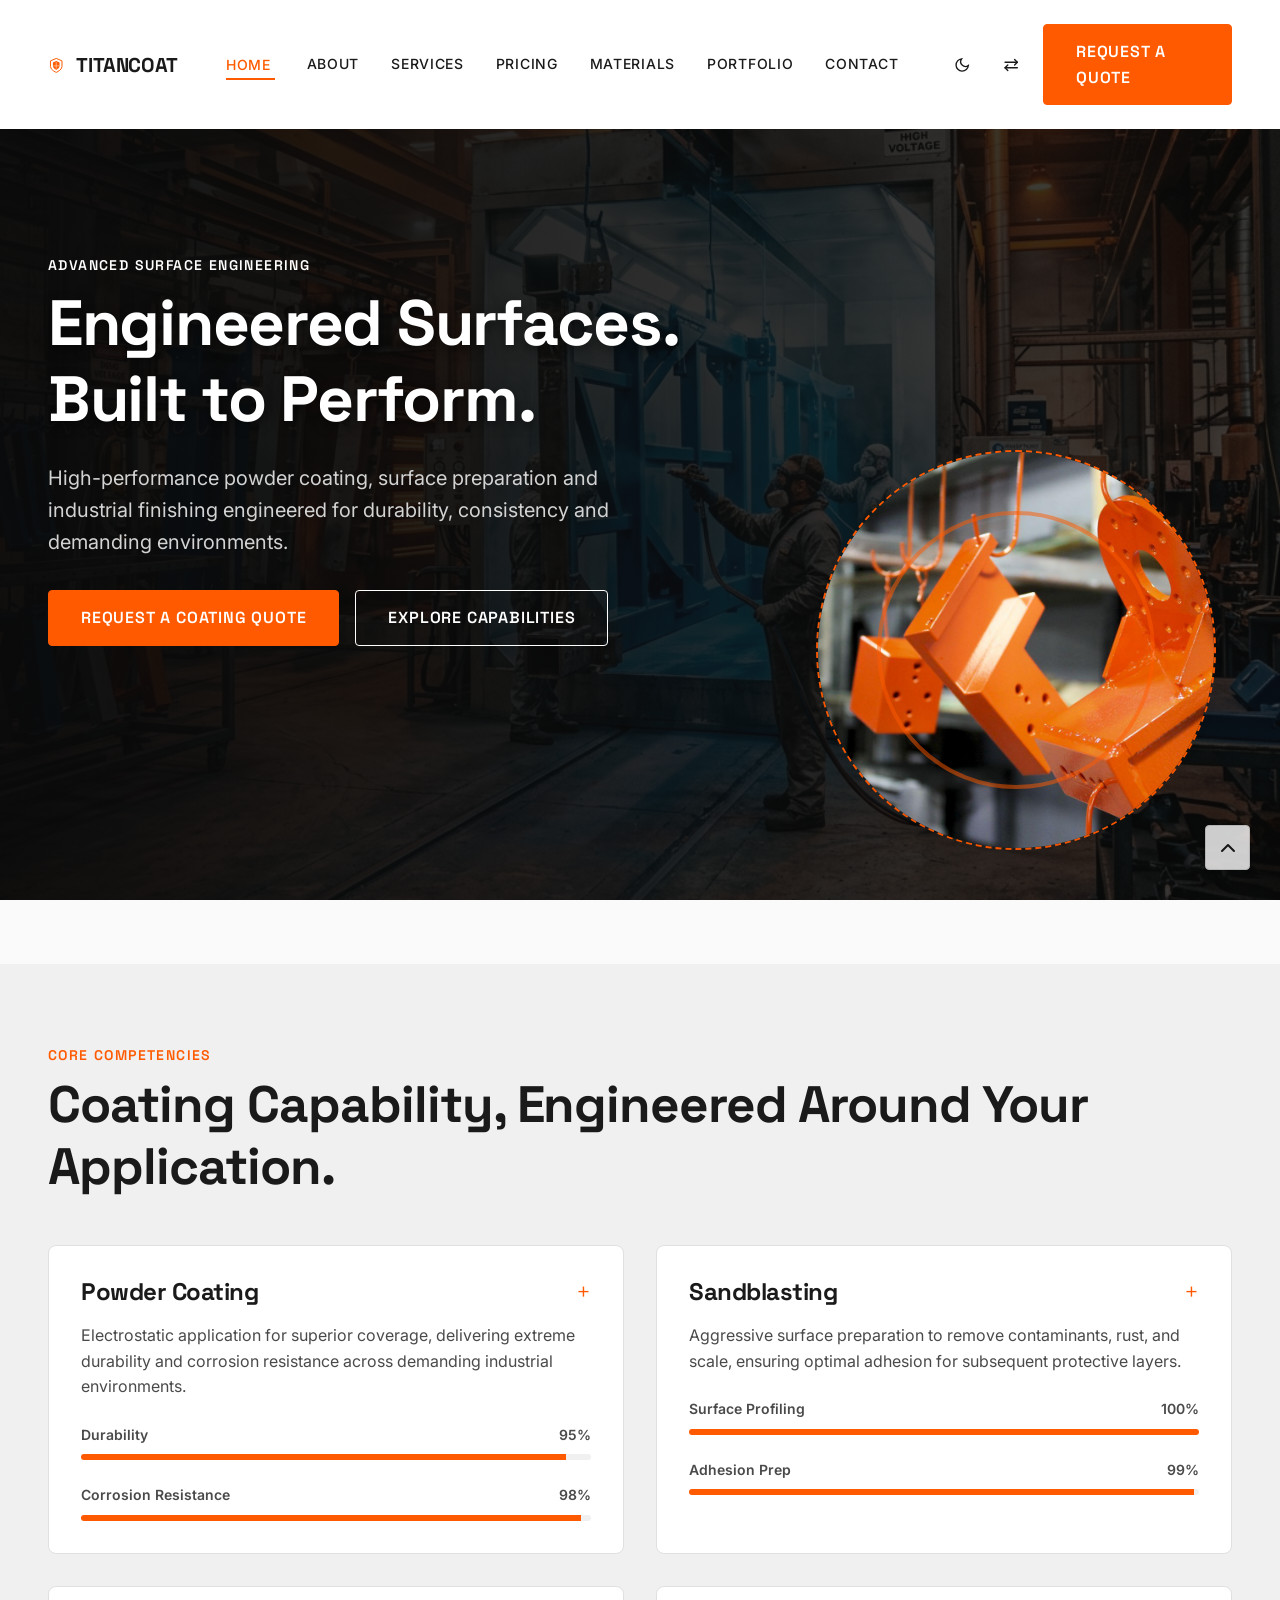
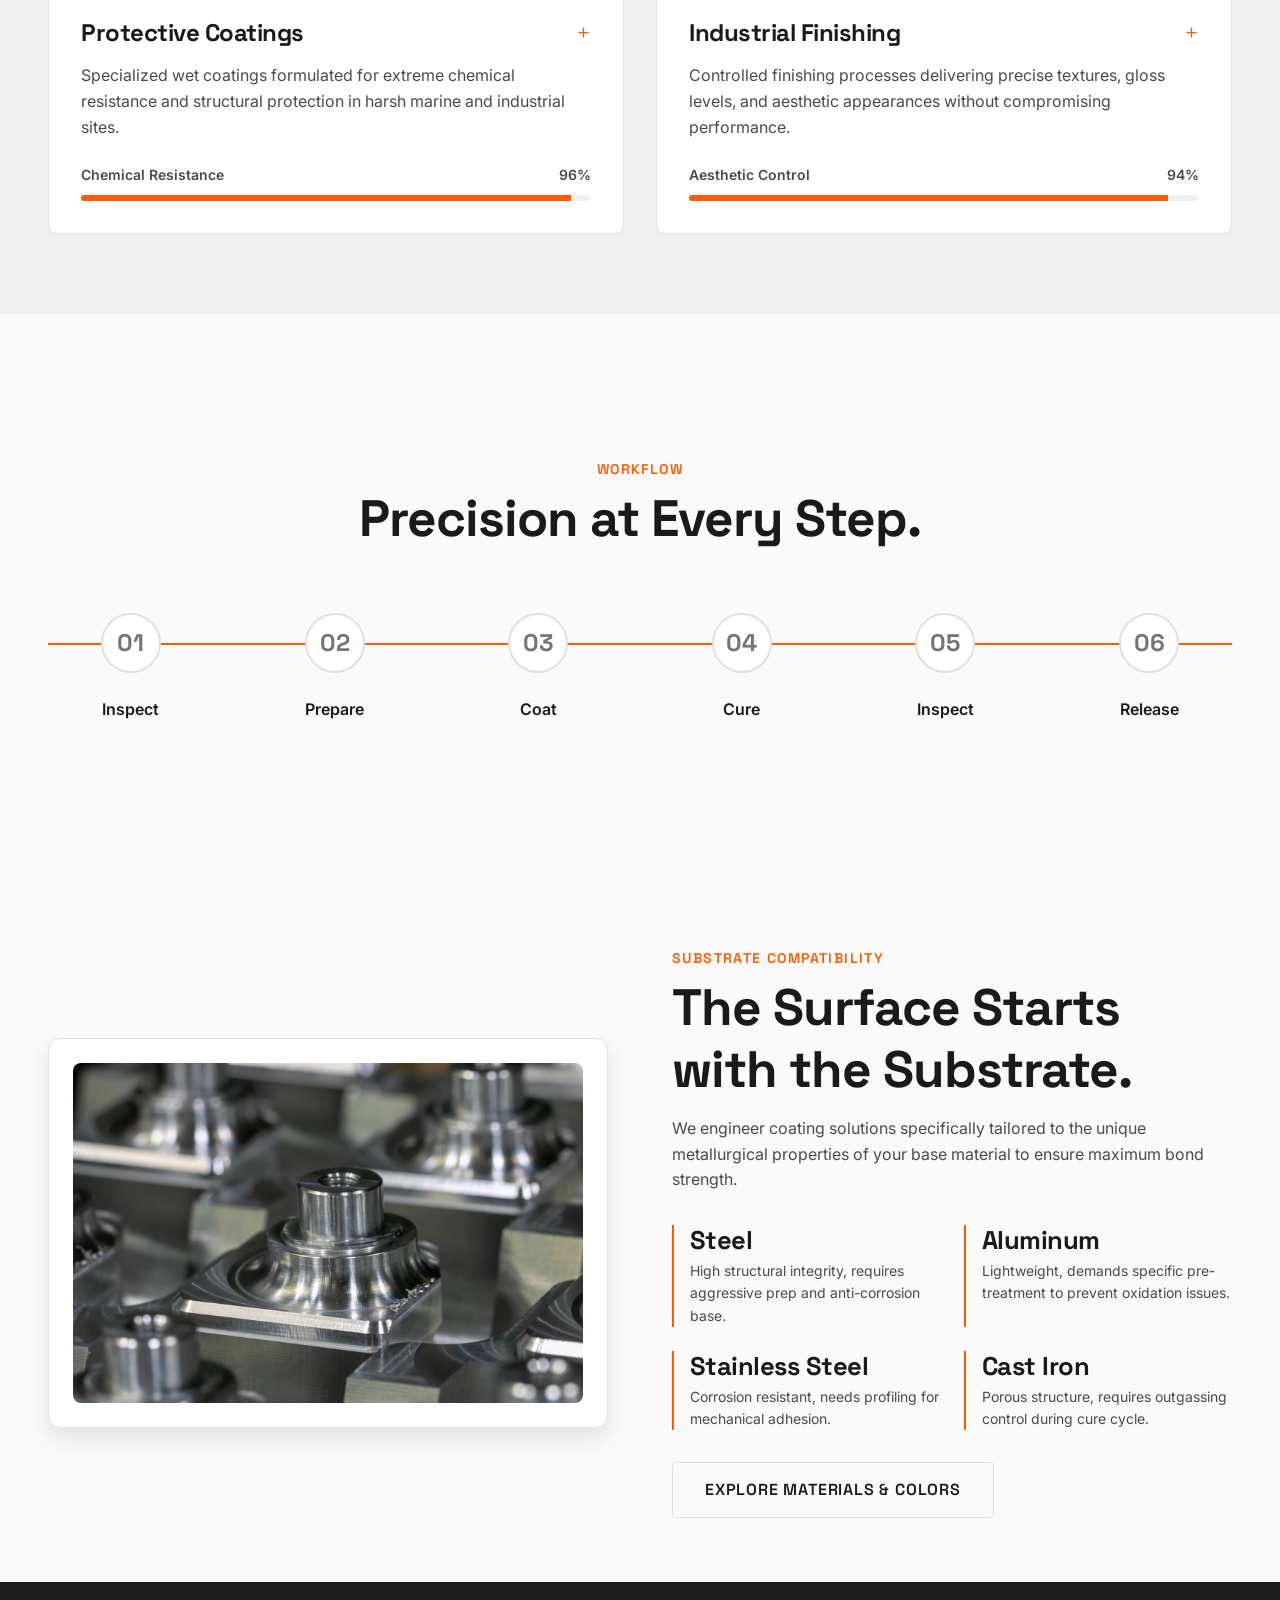
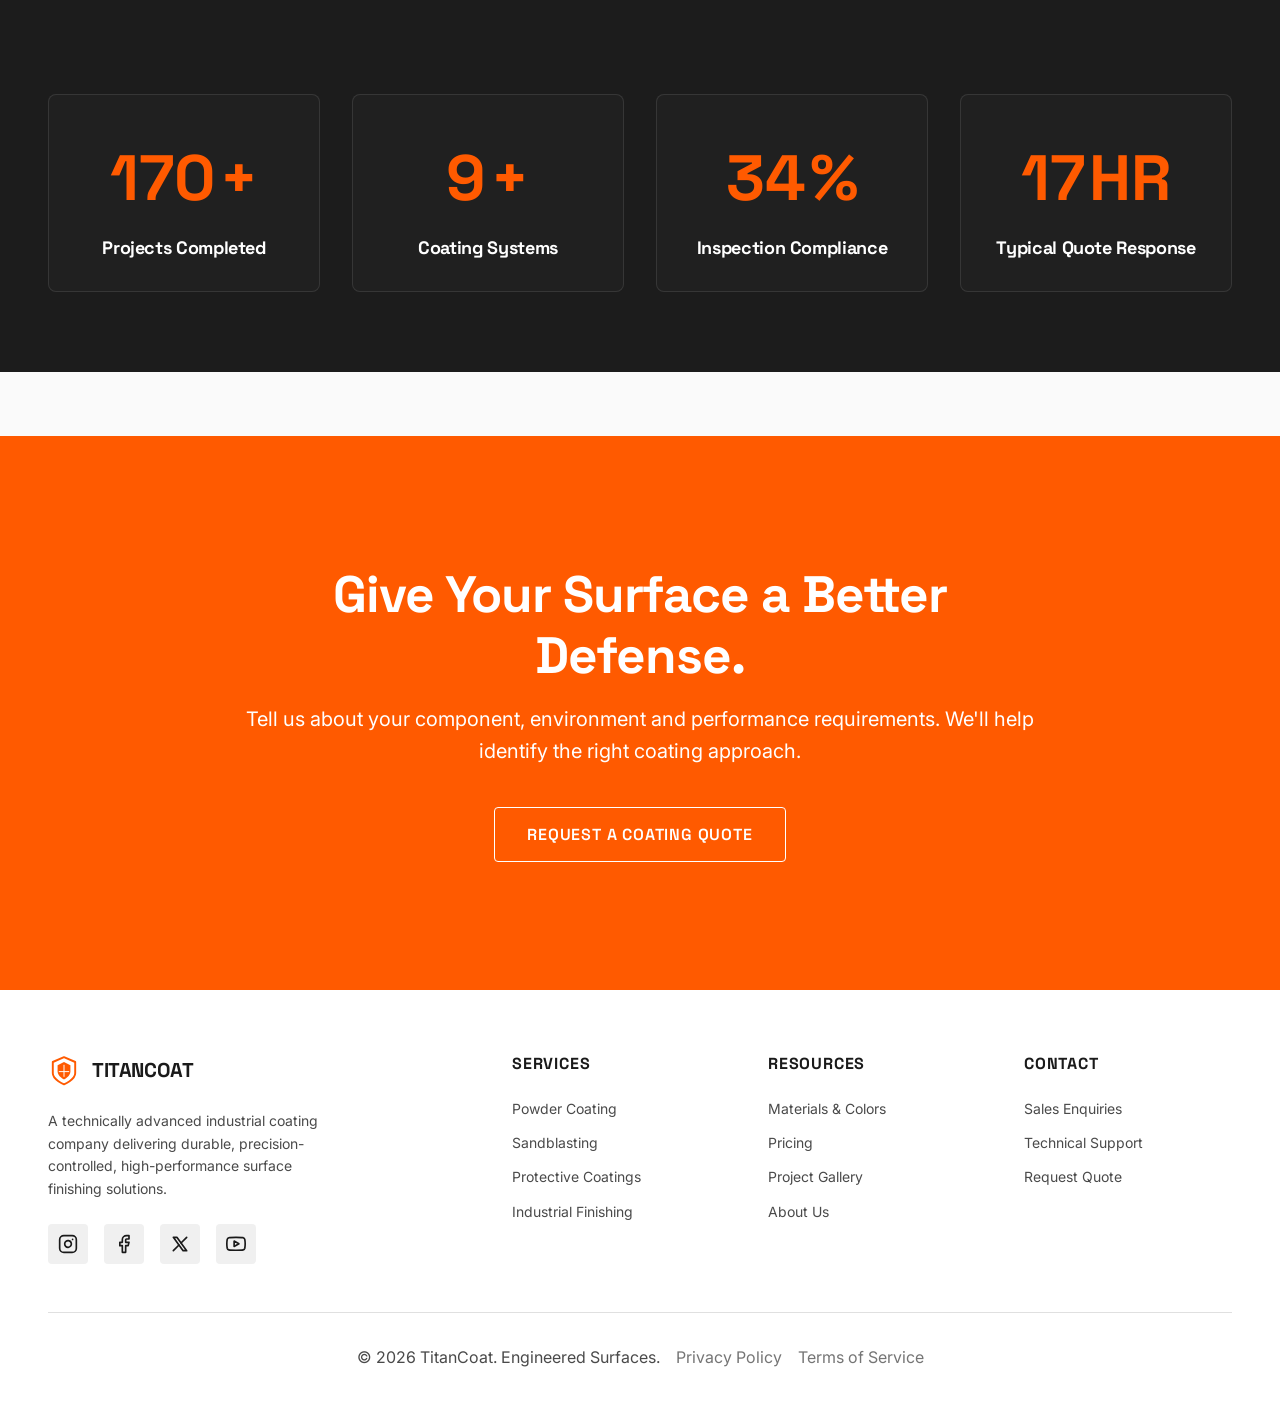
==== commit bb0294e9: "SECOND COMMIT" ====
--- a/index.html
+++ b/index.html
@@ -63,7 +63,7 @@
             <a href="about.html" class="nav-link">About</a>
             <a href="services.html" class="nav-link">Services</a>
             <a href="pricing.html" class="nav-link">Pricing</a>
-            <a href="materials-colors.html" class="nav-link">Materials & Colors</a>
+            <a href="materials-colors.html" class="nav-link">Materials</a>
             <a href="portfolio.html" class="nav-link">Portfolio</a>
             <a href="contact.html" class="nav-link">Contact</a>
             </div>
--- a/assets/css/components.css
+++ b/assets/css/components.css
@@ -52,7 +52,7 @@
 }
 
 [data-theme="dark"] .logo,
-[data-theme="dark"] .navbar .nav-link {
+[data-theme="dark"] .nav-link {
   color: #ffffff !important;
 }
 
@@ -287,7 +287,6 @@
 .footer {
   background-color: var(--bg-footer);
   padding: 4rem 0 2rem 0;
-  border-top: 15px solid var(--accent-orange);
 }
 
 .footer-grid {
--- a/assets/css/pages/home.css
+++ b/assets/css/pages/home.css
@@ -467,7 +467,16 @@
     font-weight: 700;
     color: var(--accent-orange);
     margin-bottom: 0.5rem;
-    display: block;
+    display: inline-block;
+}
+
+.stat-plus {
+    font-family: var(--font-heading);
+    font-size: clamp(3rem, 5vw, 4rem);
+    font-weight: 700;
+    color: var(--accent-orange);
+    margin-bottom: 0.5rem;
+    display: inline-block;
 }
 
 .stat-item h4 {
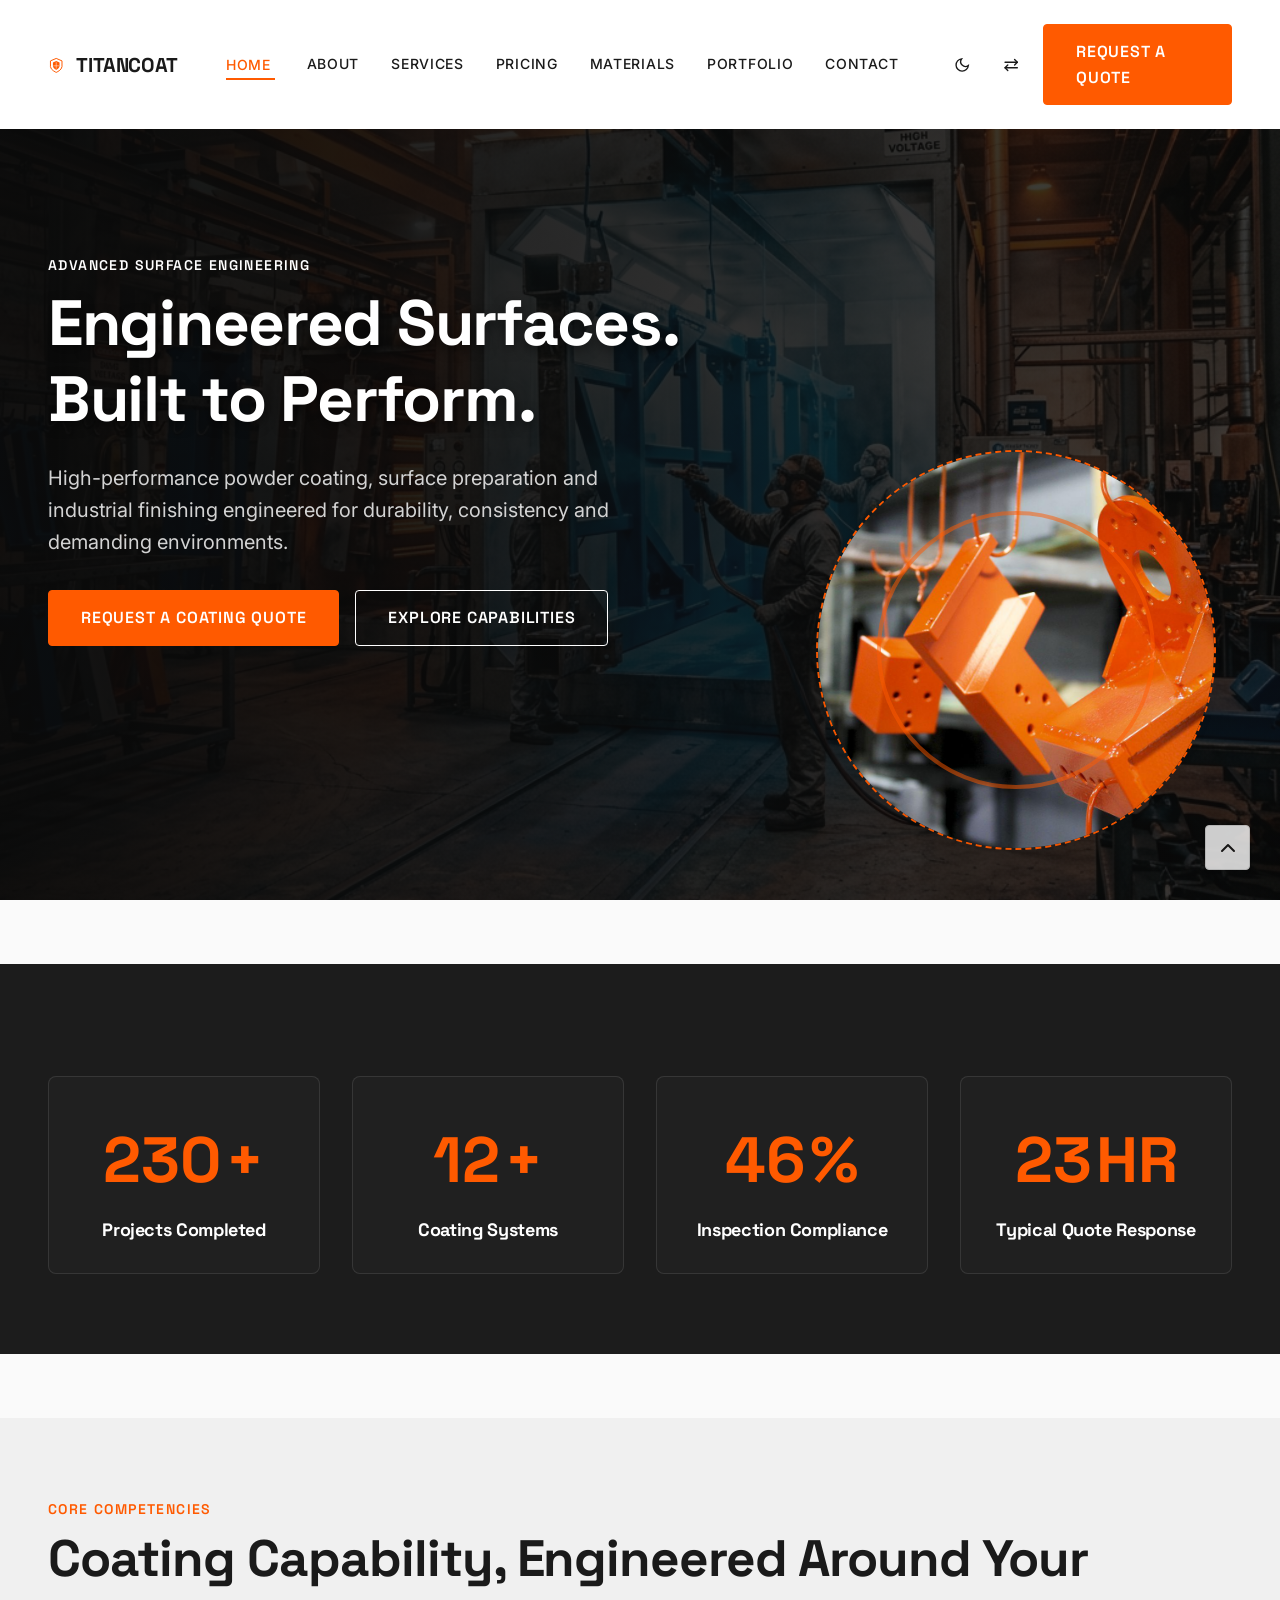
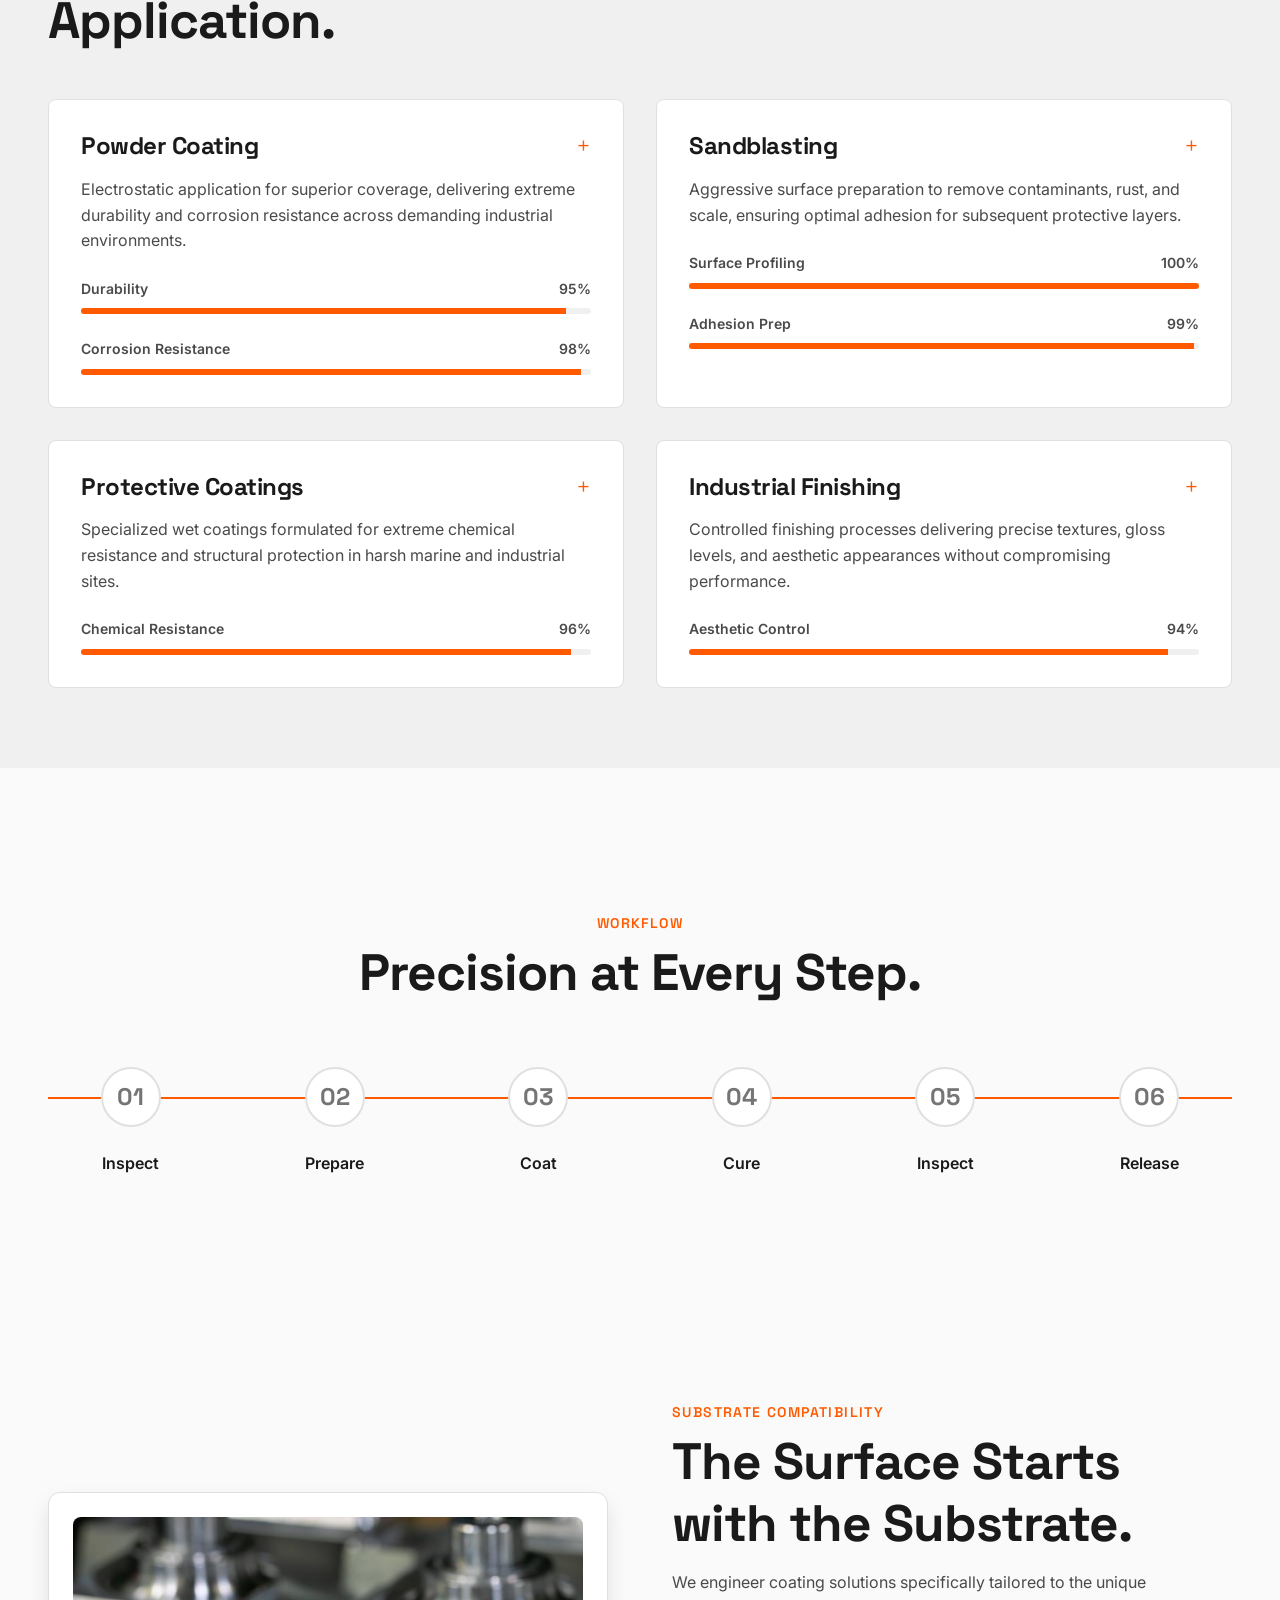
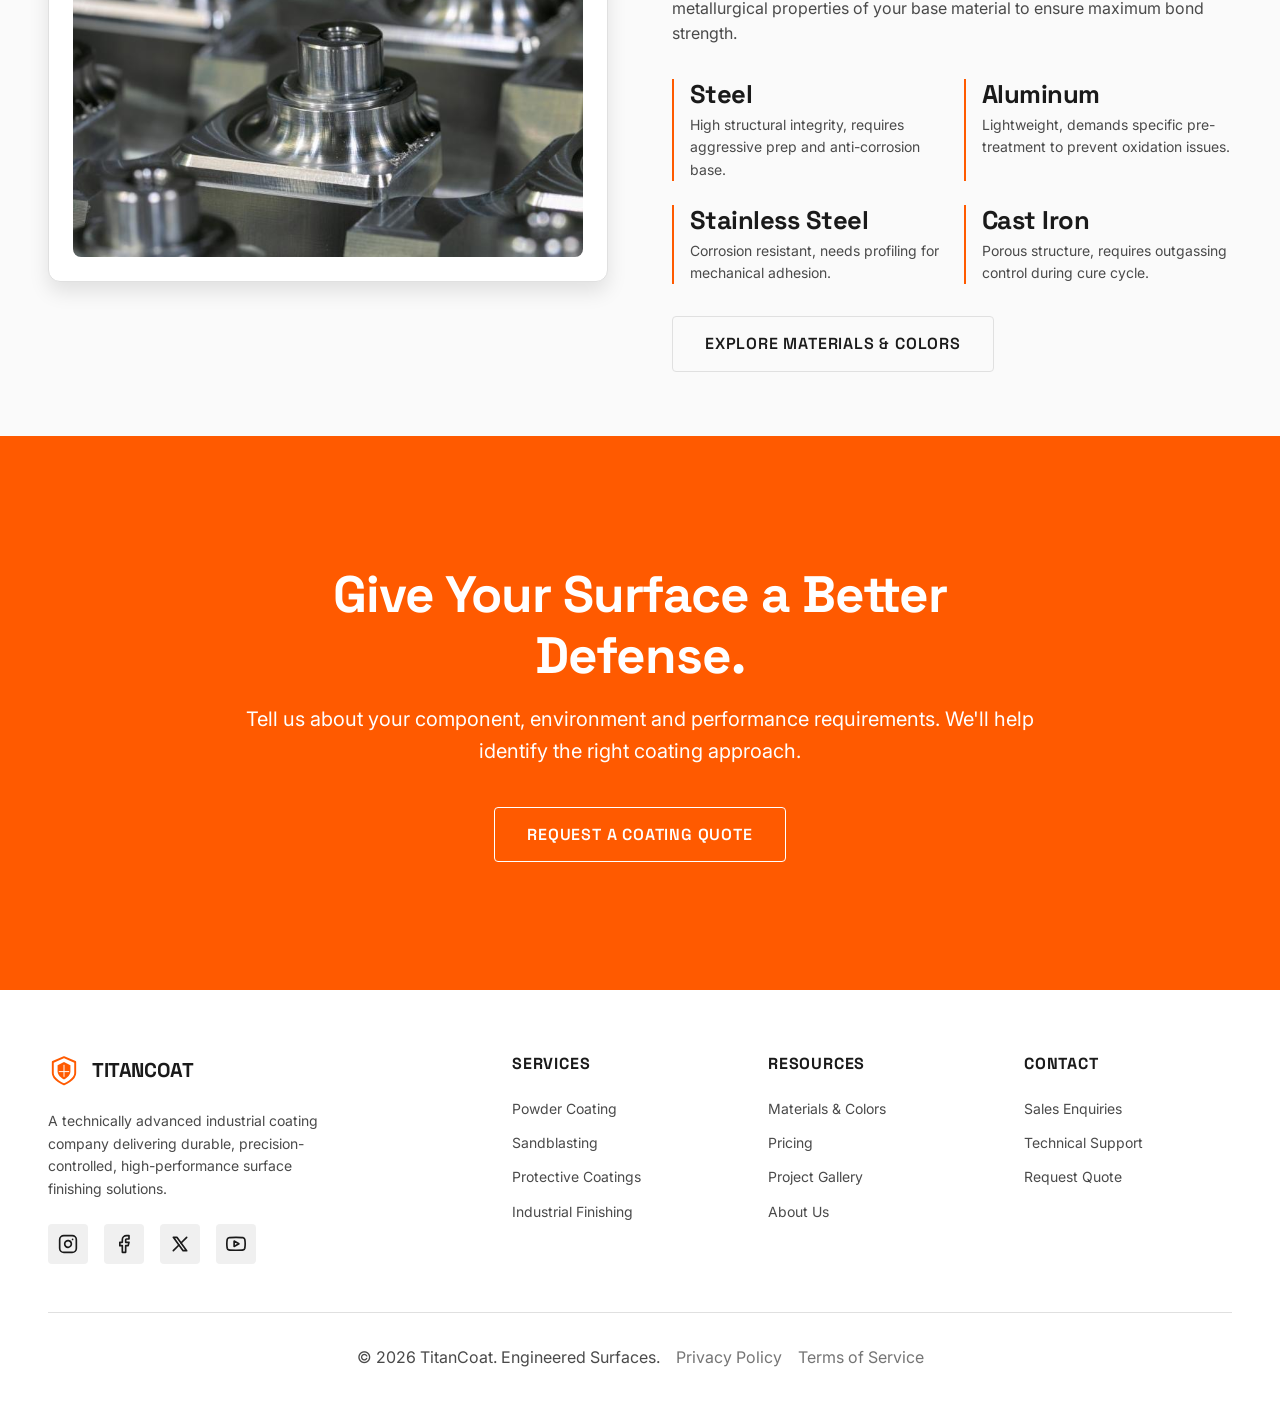
==== commit b2fe471b: "THIRD COMMIT" ====
--- a/index.html
+++ b/index.html
@@ -90,6 +90,34 @@
             </div>
             <div class="hero-3d-object fade-up" style="transition-delay: 0.3s; display: flex; align-items: center; justify-content: center;">
                 <img src="assets/images/home1-hero.png" alt="Home Hero Image" class="spin-anti" style="max-width: 100%; height: auto; border-radius: 50%; object-fit: cover; aspect-ratio: 1/1; box-shadow: var(--shadow-md);">
+            </div>
+        </div>
+    </section>
+
+    <!-- SECTION 05: PERFORMANCE NUMBERS -->
+    <section class="performance-section">
+        <div class="container">
+            <div class="stats-grid" id="stats-container">
+                <div class="stat-item fade-up">
+                    <span class="stat-number" data-target="500">0</span>
+                    <span class="stat-plus">+</span>
+                    <h4>Projects Completed</h4>
+                </div>
+                <div class="stat-item fade-up" style="transition-delay: 0.1s;">
+                    <span class="stat-number" data-target="25">0</span>
+                    <span class="stat-plus">+</span>
+                    <h4>Coating Systems</h4>
+                </div>
+                <div class="stat-item fade-up" style="transition-delay: 0.2s;">
+                    <span class="stat-number" data-target="99">0</span>
+                    <span class="stat-plus">%</span>
+                    <h4>Inspection Compliance</h4>
+                </div>
+                <div class="stat-item fade-up" style="transition-delay: 0.3s;">
+                    <span class="stat-number" data-target="48">0</span>
+                    <span class="stat-plus">HR</span>
+                    <h4>Typical Quote Response</h4>
+                </div>
             </div>
         </div>
     </section>
@@ -229,34 +257,6 @@
                     </div>
                     
                     <a href="materials-colors.html" class="btn btn-outline" style="margin-top: 2rem;">Explore Materials & Colors</a>
-                </div>
-            </div>
-        </div>
-    </section>
-
-    <!-- SECTION 05: PERFORMANCE NUMBERS -->
-    <section class="performance-section">
-        <div class="container">
-            <div class="stats-grid" id="stats-container">
-                <div class="stat-item fade-up">
-                    <span class="stat-number" data-target="500">0</span>
-                    <span class="stat-plus">+</span>
-                    <h4>Projects Completed</h4>
-                </div>
-                <div class="stat-item fade-up" style="transition-delay: 0.1s;">
-                    <span class="stat-number" data-target="25">0</span>
-                    <span class="stat-plus">+</span>
-                    <h4>Coating Systems</h4>
-                </div>
-                <div class="stat-item fade-up" style="transition-delay: 0.2s;">
-                    <span class="stat-number" data-target="99">0</span>
-                    <span class="stat-plus">%</span>
-                    <h4>Inspection Compliance</h4>
-                </div>
-                <div class="stat-item fade-up" style="transition-delay: 0.3s;">
-                    <span class="stat-number" data-target="48">0</span>
-                    <span class="stat-plus">HR</span>
-                    <h4>Typical Quote Response</h4>
                 </div>
             </div>
         </div>
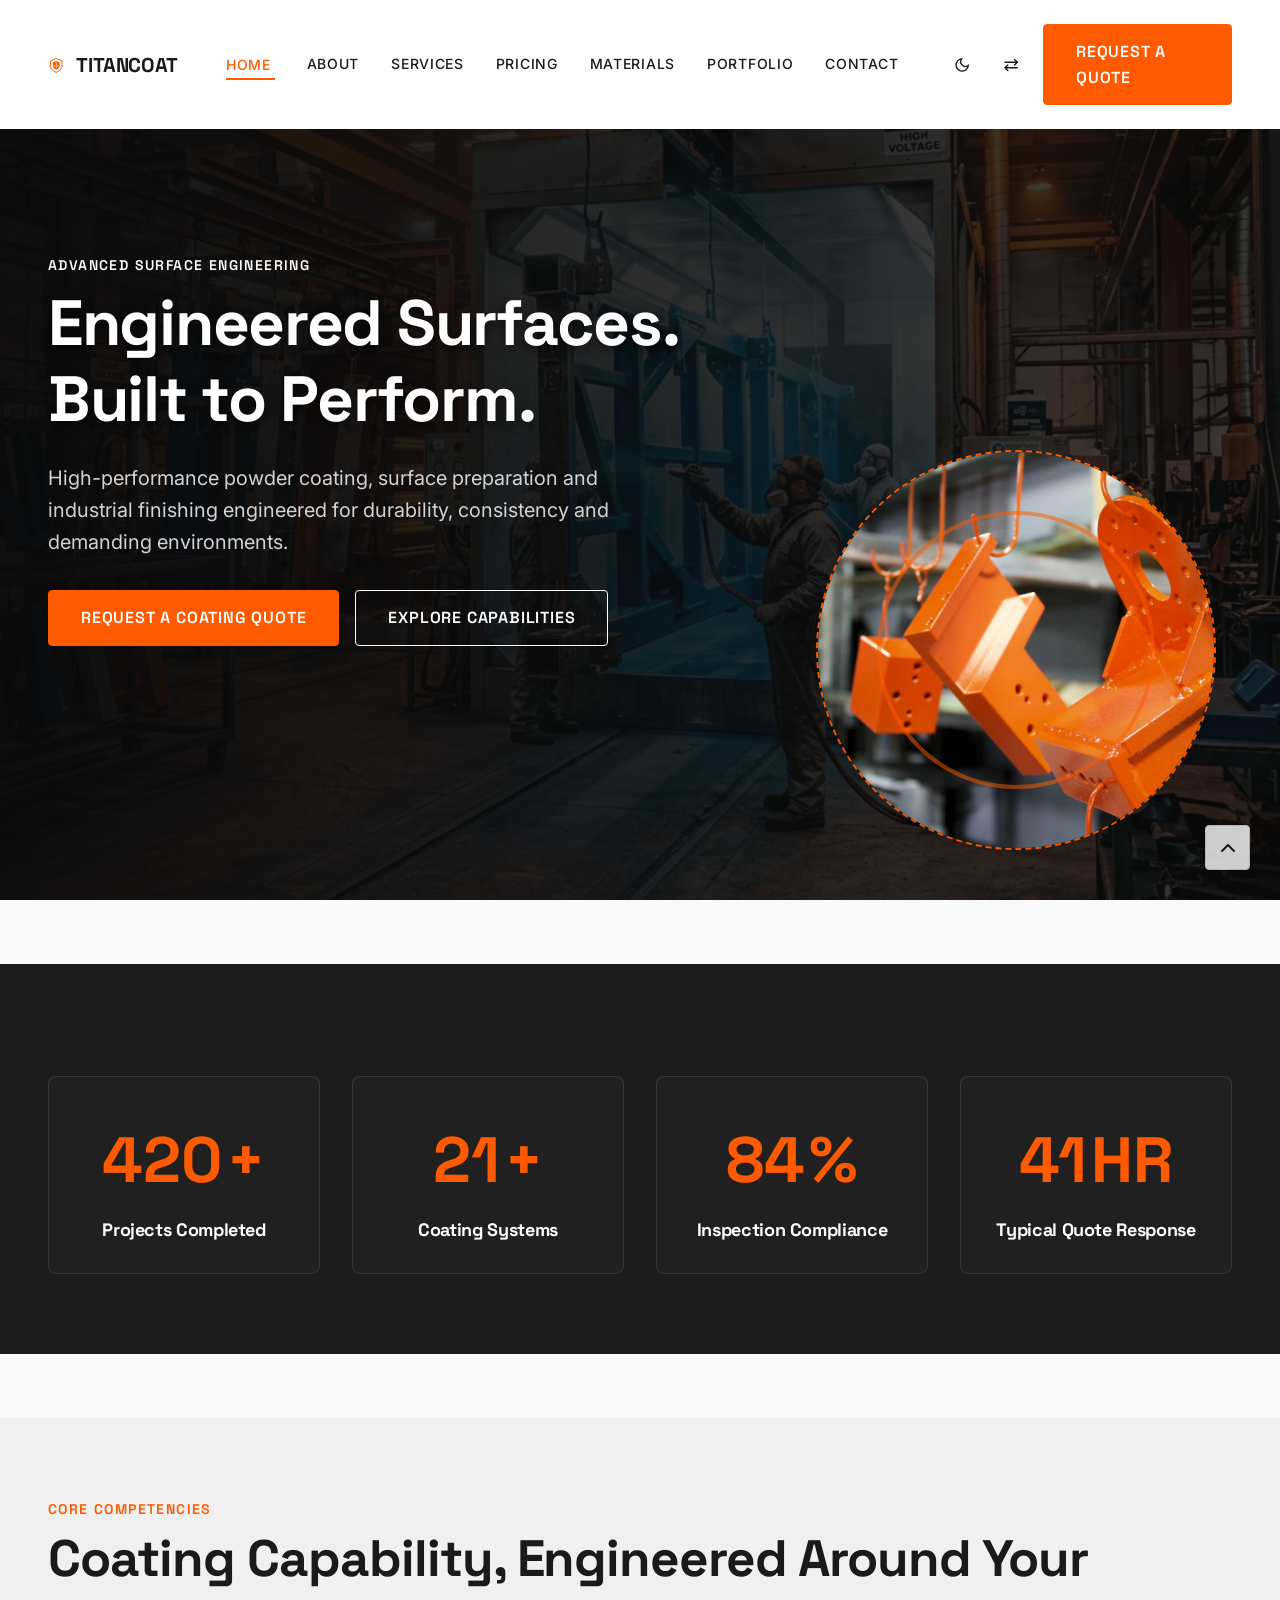
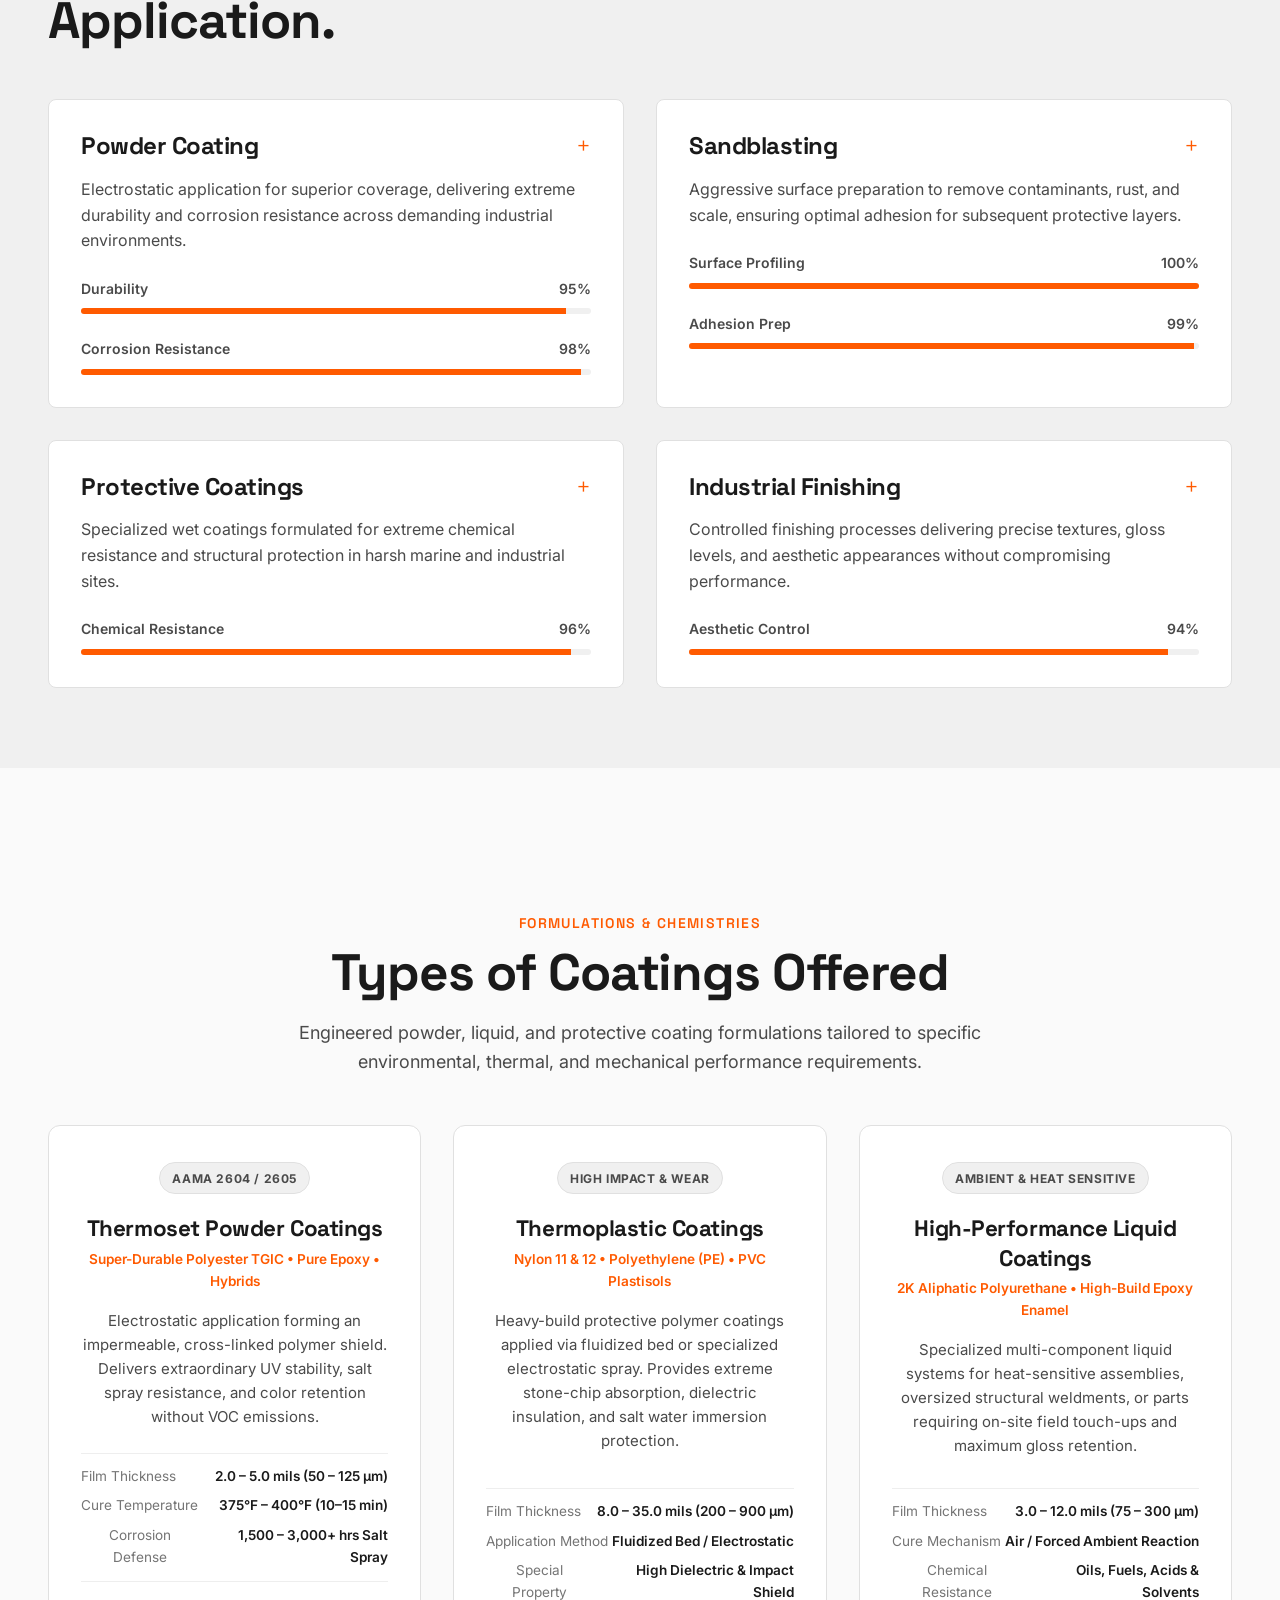
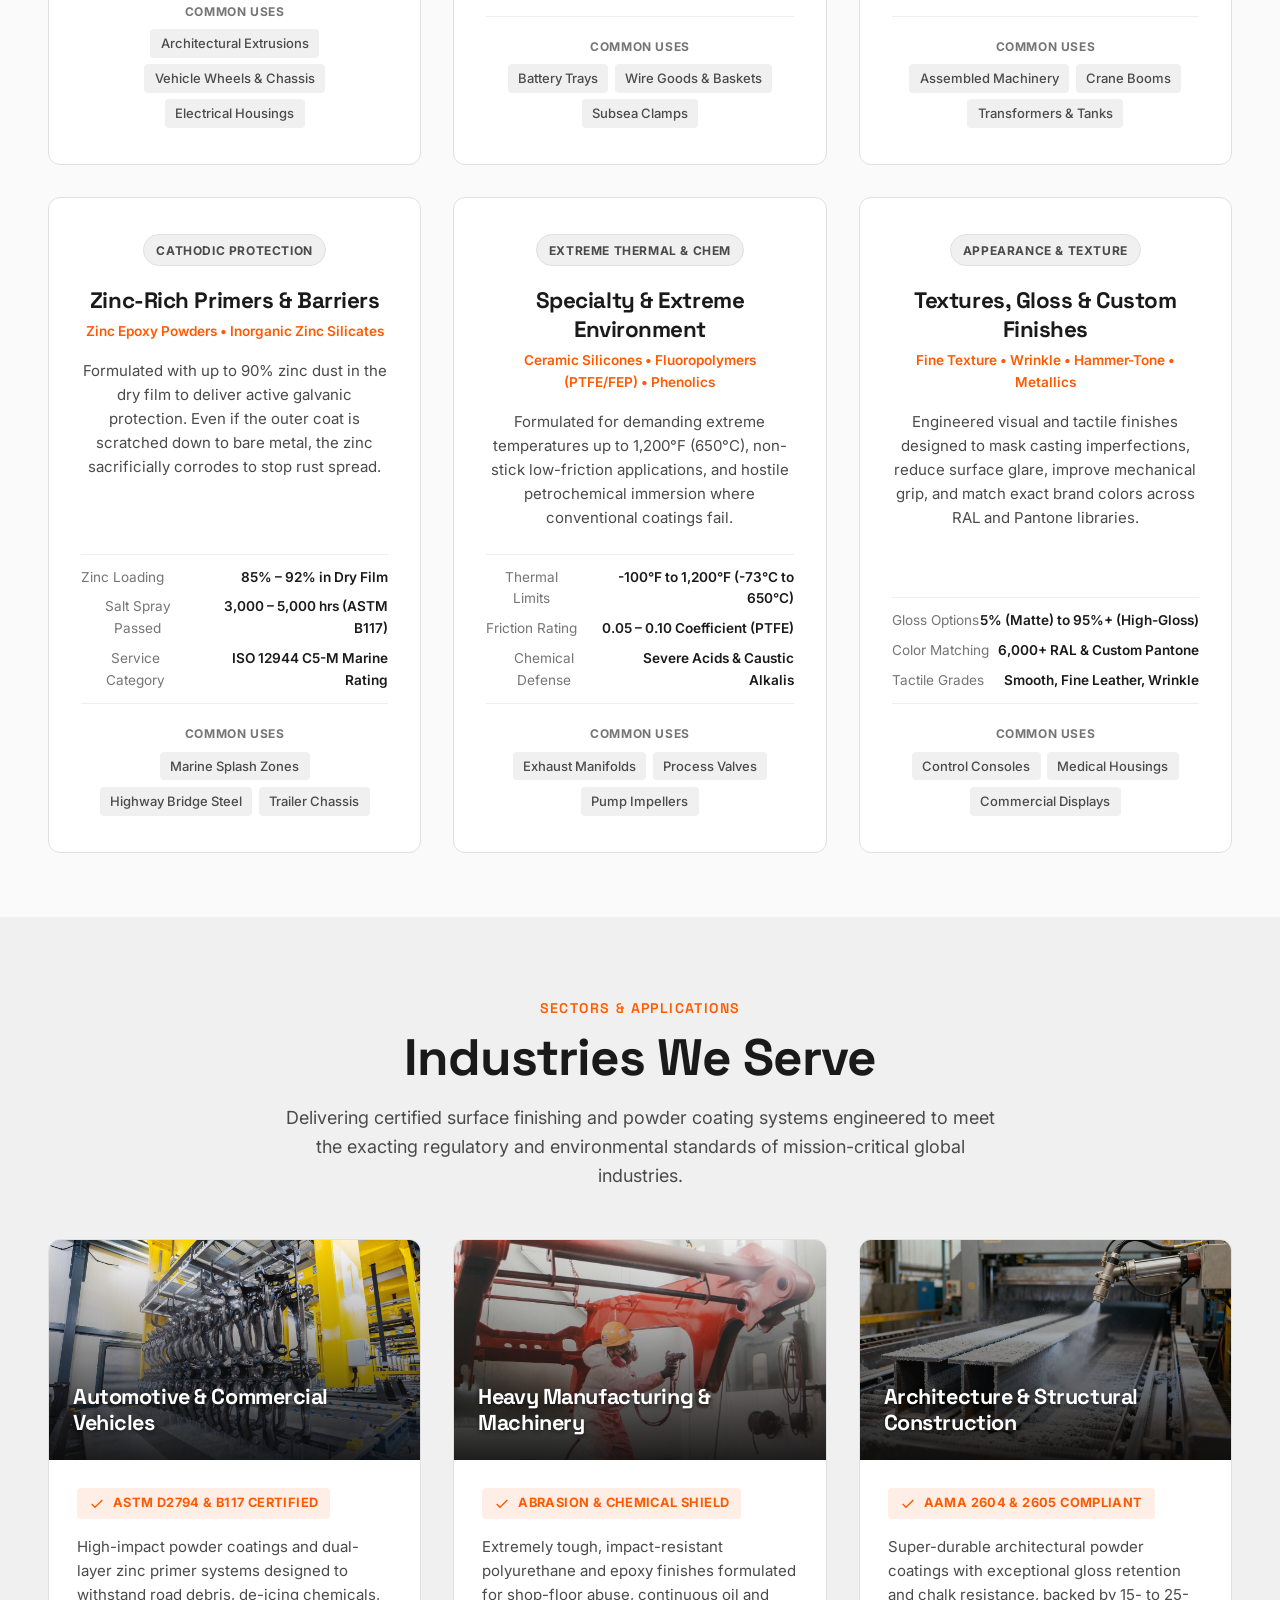
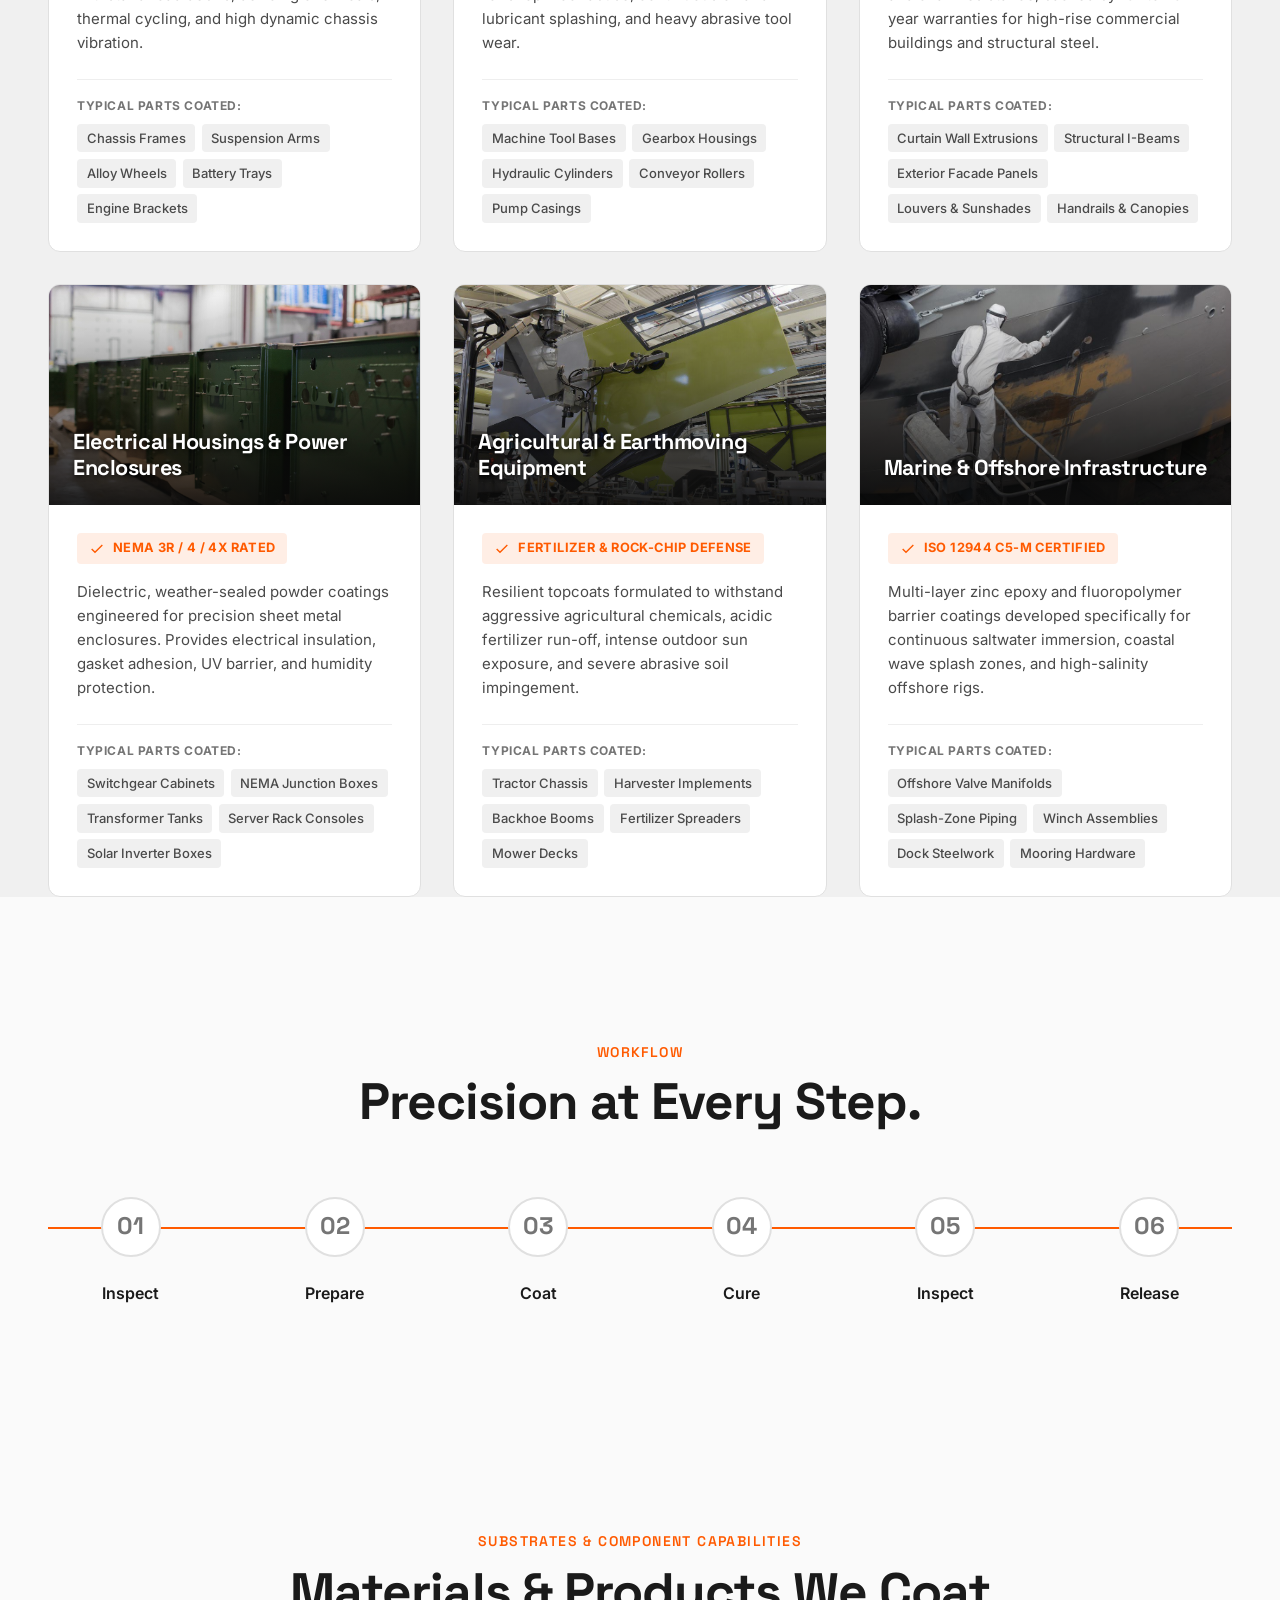
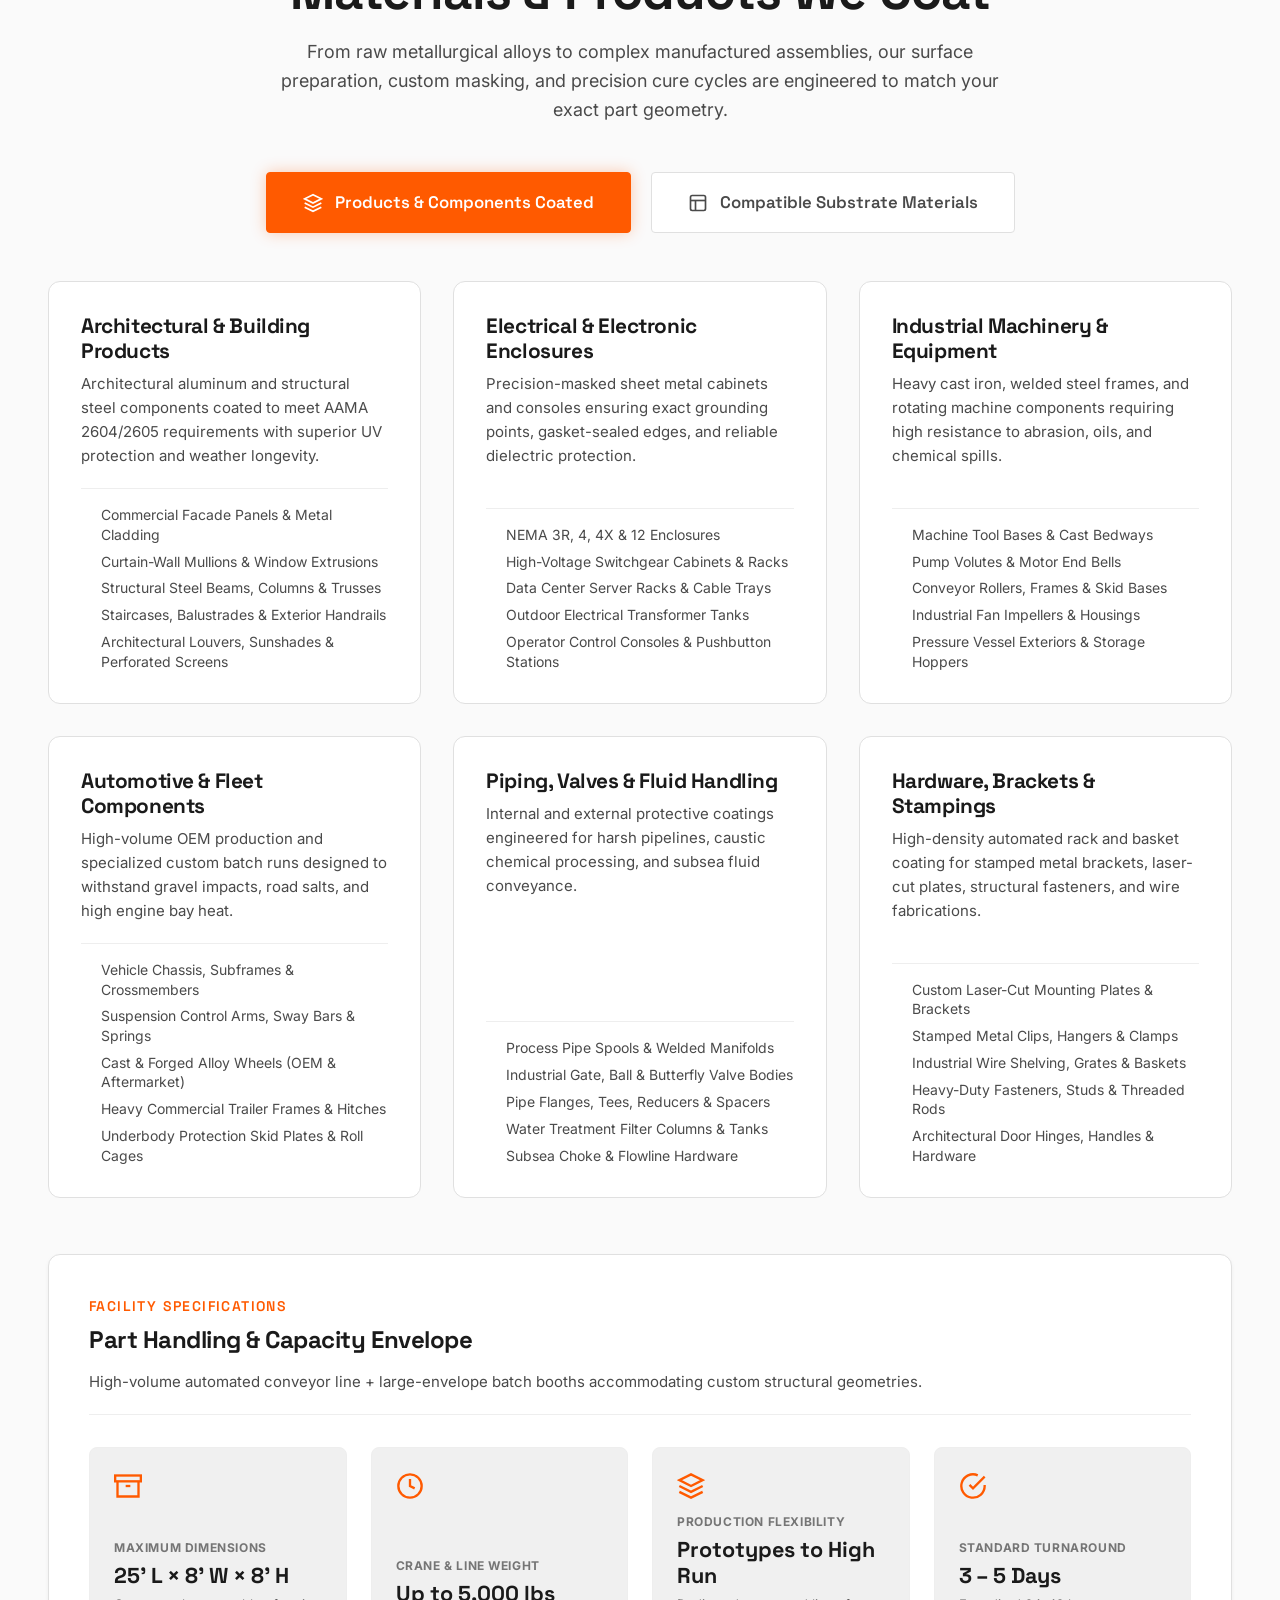
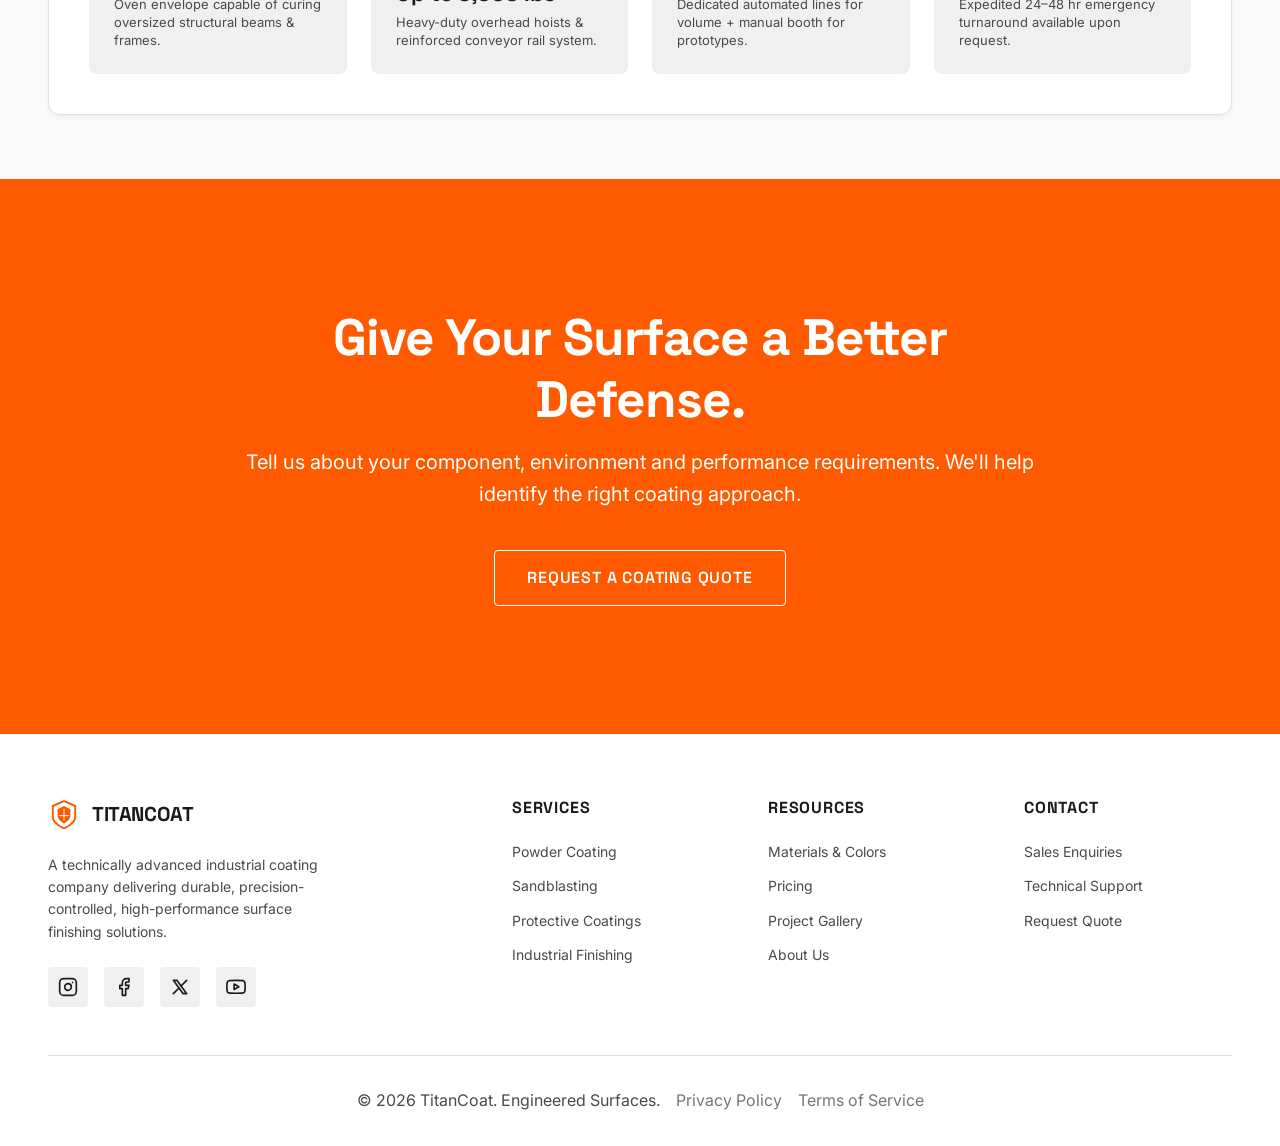
==== commit e2be41e6: "fourth commit" ====
--- a/index.html
+++ b/index.html
@@ -182,6 +182,386 @@
         </div>
     </section>
 
+    <!-- SECTION: TYPES OF COATINGS OFFERED -->
+    <section class="coating-types-section" id="types-of-coatings">
+        <div class="container">
+            <div class="section-header-block text-center fade-up">
+                <span class="label-small">Formulations & Chemistries</span>
+                <h2>Types of Coatings Offered</h2>
+                <p class="header-desc">Engineered powder, liquid, and protective coating formulations tailored to specific environmental, thermal, and mechanical performance requirements.</p>
+            </div>
+
+            <div class="coating-types-grid">
+                <!-- Card 1: Thermoset Powder -->
+                <div class="coating-card fade-up">
+                    <div class="coating-card-header">
+                        <span class="coating-tag">AAMA 2604 / 2605</span>
+                    </div>
+                    <h3>Thermoset Powder Coatings</h3>
+                    <span class="coating-chemistries">Super-Durable Polyester TGIC • Pure Epoxy • Hybrids</span>
+                    <p class="coating-summary">Electrostatic application forming an impermeable, cross-linked polymer shield. Delivers extraordinary UV stability, salt spray resistance, and color retention without VOC emissions.</p>
+                    <div class="coating-specs-table">
+                        <div class="coating-spec-row">
+                            <span class="coating-spec-label">Film Thickness</span>
+                            <span class="coating-spec-val">2.0 – 5.0 mils (50 – 125 µm)</span>
+                        </div>
+                        <div class="coating-spec-row">
+                            <span class="coating-spec-label">Cure Temperature</span>
+                            <span class="coating-spec-val">375°F – 400°F (10–15 min)</span>
+                        </div>
+                        <div class="coating-spec-row">
+                            <span class="coating-spec-label">Corrosion Defense</span>
+                            <span class="coating-spec-val">1,500 – 3,000+ hrs Salt Spray</span>
+                        </div>
+                    </div>
+                    <span class="coating-parts-label">Common Uses</span>
+                    <div class="coating-parts-tags">
+                        <span class="coating-part-pill">Architectural Extrusions</span>
+                        <span class="coating-part-pill">Vehicle Wheels & Chassis</span>
+                        <span class="coating-part-pill">Electrical Housings</span>
+                    </div>
+                </div>
+
+                <!-- Card 2: Thermoplastic Powder -->
+                <div class="coating-card fade-up" style="transition-delay: 0.1s;">
+                    <div class="coating-card-header">
+                        <span class="coating-tag">High Impact & Wear</span>
+                    </div>
+                    <h3>Thermoplastic Coatings</h3>
+                    <span class="coating-chemistries">Nylon 11 & 12 • Polyethylene (PE) • PVC Plastisols</span>
+                    <p class="coating-summary">Heavy-build protective polymer coatings applied via fluidized bed or specialized electrostatic spray. Provides extreme stone-chip absorption, dielectric insulation, and salt water immersion protection.</p>
+                    <div class="coating-specs-table">
+                        <div class="coating-spec-row">
+                            <span class="coating-spec-label">Film Thickness</span>
+                            <span class="coating-spec-val">8.0 – 35.0 mils (200 – 900 µm)</span>
+                        </div>
+                        <div class="coating-spec-row">
+                            <span class="coating-spec-label">Application Method</span>
+                            <span class="coating-spec-val">Fluidized Bed / Electrostatic</span>
+                        </div>
+                        <div class="coating-spec-row">
+                            <span class="coating-spec-label">Special Property</span>
+                            <span class="coating-spec-val">High Dielectric & Impact Shield</span>
+                        </div>
+                    </div>
+                    <span class="coating-parts-label">Common Uses</span>
+                    <div class="coating-parts-tags">
+                        <span class="coating-part-pill">Battery Trays</span>
+                        <span class="coating-part-pill">Wire Goods & Baskets</span>
+                        <span class="coating-part-pill">Subsea Clamps</span>
+                    </div>
+                </div>
+
+                <!-- Card 3: Wet / Liquid Protective -->
+                <div class="coating-card fade-up" style="transition-delay: 0.2s;">
+                    <div class="coating-card-header">
+                        <span class="coating-tag">Ambient & Heat Sensitive</span>
+                    </div>
+                    <h3>High-Performance Liquid Coatings</h3>
+                    <span class="coating-chemistries">2K Aliphatic Polyurethane • High-Build Epoxy Enamel</span>
+                    <p class="coating-summary">Specialized multi-component liquid systems for heat-sensitive assemblies, oversized structural weldments, or parts requiring on-site field touch-ups and maximum gloss retention.</p>
+                    <div class="coating-specs-table">
+                        <div class="coating-spec-row">
+                            <span class="coating-spec-label">Film Thickness</span>
+                            <span class="coating-spec-val">3.0 – 12.0 mils (75 – 300 µm)</span>
+                        </div>
+                        <div class="coating-spec-row">
+                            <span class="coating-spec-label">Cure Mechanism</span>
+                            <span class="coating-spec-val">Air / Forced Ambient Reaction</span>
+                        </div>
+                        <div class="coating-spec-row">
+                            <span class="coating-spec-label">Chemical Resistance</span>
+                            <span class="coating-spec-val">Oils, Fuels, Acids & Solvents</span>
+                        </div>
+                    </div>
+                    <span class="coating-parts-label">Common Uses</span>
+                    <div class="coating-parts-tags">
+                        <span class="coating-part-pill">Assembled Machinery</span>
+                        <span class="coating-part-pill">Crane Booms</span>
+                        <span class="coating-part-pill">Transformers & Tanks</span>
+                    </div>
+                </div>
+
+                <!-- Card 4: Zinc-Rich Primers -->
+                <div class="coating-card fade-up">
+                    <div class="coating-card-header">
+                        <span class="coating-tag">Cathodic Protection</span>
+                    </div>
+                    <h3>Zinc-Rich Primers & Barriers</h3>
+                    <span class="coating-chemistries">Zinc Epoxy Powders • Inorganic Zinc Silicates</span>
+                    <p class="coating-summary">Formulated with up to 90% zinc dust in the dry film to deliver active galvanic protection. Even if the outer coat is scratched down to bare metal, the zinc sacrificially corrodes to stop rust spread.</p>
+                    <div class="coating-specs-table">
+                        <div class="coating-spec-row">
+                            <span class="coating-spec-label">Zinc Loading</span>
+                            <span class="coating-spec-val">85% – 92% in Dry Film</span>
+                        </div>
+                        <div class="coating-spec-row">
+                            <span class="coating-spec-label">Salt Spray Passed</span>
+                            <span class="coating-spec-val">3,000 – 5,000 hrs (ASTM B117)</span>
+                        </div>
+                        <div class="coating-spec-row">
+                            <span class="coating-spec-label">Service Category</span>
+                            <span class="coating-spec-val">ISO 12944 C5-M Marine Rating</span>
+                        </div>
+                    </div>
+                    <span class="coating-parts-label">Common Uses</span>
+                    <div class="coating-parts-tags">
+                        <span class="coating-part-pill">Marine Splash Zones</span>
+                        <span class="coating-part-pill">Highway Bridge Steel</span>
+                        <span class="coating-part-pill">Trailer Chassis</span>
+                    </div>
+                </div>
+
+                <!-- Card 5: Specialty & High Temp -->
+                <div class="coating-card fade-up" style="transition-delay: 0.1s;">
+                    <div class="coating-card-header">
+                        <span class="coating-tag">Extreme Thermal & Chem</span>
+                    </div>
+                    <h3>Specialty & Extreme Environment</h3>
+                    <span class="coating-chemistries">Ceramic Silicones • Fluoropolymers (PTFE/FEP) • Phenolics</span>
+                    <p class="coating-summary">Formulated for demanding extreme temperatures up to 1,200°F (650°C), non-stick low-friction applications, and hostile petrochemical immersion where conventional coatings fail.</p>
+                    <div class="coating-specs-table">
+                        <div class="coating-spec-row">
+                            <span class="coating-spec-label">Thermal Limits</span>
+                            <span class="coating-spec-val">-100°F to 1,200°F (-73°C to 650°C)</span>
+                        </div>
+                        <div class="coating-spec-row">
+                            <span class="coating-spec-label">Friction Rating</span>
+                            <span class="coating-spec-val">0.05 – 0.10 Coefficient (PTFE)</span>
+                        </div>
+                        <div class="coating-spec-row">
+                            <span class="coating-spec-label">Chemical Defense</span>
+                            <span class="coating-spec-val">Severe Acids & Caustic Alkalis</span>
+                        </div>
+                    </div>
+                    <span class="coating-parts-label">Common Uses</span>
+                    <div class="coating-parts-tags">
+                        <span class="coating-part-pill">Exhaust Manifolds</span>
+                        <span class="coating-part-pill">Process Valves</span>
+                        <span class="coating-part-pill">Pump Impellers</span>
+                    </div>
+                </div>
+
+                <!-- Card 6: Functional Textures & Finishes -->
+                <div class="coating-card fade-up" style="transition-delay: 0.2s;">
+                    <div class="coating-card-header">
+                        <span class="coating-tag">Appearance & Texture</span>
+                    </div>
+                    <h3>Textures, Gloss & Custom Finishes</h3>
+                    <span class="coating-chemistries">Fine Texture • Wrinkle • Hammer-Tone • Metallics</span>
+                    <p class="coating-summary">Engineered visual and tactile finishes designed to mask casting imperfections, reduce surface glare, improve mechanical grip, and match exact brand colors across RAL and Pantone libraries.</p>
+                    <div class="coating-specs-table">
+                        <div class="coating-spec-row">
+                            <span class="coating-spec-label">Gloss Options</span>
+                            <span class="coating-spec-val">5% (Matte) to 95%+ (High-Gloss)</span>
+                        </div>
+                        <div class="coating-spec-row">
+                            <span class="coating-spec-label">Color Matching</span>
+                            <span class="coating-spec-val">6,000+ RAL & Custom Pantone</span>
+                        </div>
+                        <div class="coating-spec-row">
+                            <span class="coating-spec-label">Tactile Grades</span>
+                            <span class="coating-spec-val">Smooth, Fine Leather, Wrinkle</span>
+                        </div>
+                    </div>
+                    <span class="coating-parts-label">Common Uses</span>
+                    <div class="coating-parts-tags">
+                        <span class="coating-part-pill">Control Consoles</span>
+                        <span class="coating-part-pill">Medical Housings</span>
+                        <span class="coating-part-pill">Commercial Displays</span>
+                    </div>
+                </div>
+            </div>
+        </div>
+    </section>
+
+    <!-- SECTION: INDUSTRIES SERVED -->
+    <section class="industries-section" id="industries-served">
+        <div class="container">
+            <div class="section-header-block text-center fade-up">
+                <span class="label-small">Sectors & Applications</span>
+                <h2>Industries We Serve</h2>
+                <p class="header-desc">Delivering certified surface finishing and powder coating systems engineered to meet the exacting regulatory and environmental standards of mission-critical global industries.</p>
+            </div>
+
+            <div class="industries-grid">
+                <!-- Industry 1: Automotive -->
+                <div class="industry-box fade-up">
+                    <div class="industry-box-media">
+                        <img src="assets/images/Automotive.png" alt="Automotive Industry Coating" class="industry-box-img">
+                        <div class="industry-box-overlay">
+                            <h3>Automotive & Commercial Vehicles</h3>
+                        </div>
+                    </div>
+                    <div class="industry-box-body">
+                        <div class="industry-badge-row">
+                            <span class="industry-specs-badge">
+                                <svg viewBox="0 0 24 24" fill="none" stroke="currentColor" stroke-width="2"><polyline points="20 6 9 17 4 12"/></svg>
+                                ASTM D2794 & B117 Certified
+                            </span>
+                        </div>
+                        <p>High-impact powder coatings and dual-layer zinc primer systems designed to withstand road debris, de-icing chemicals, thermal cycling, and high dynamic chassis vibration.</p>
+                        <div class="industry-parts-block">
+                            <span class="industry-parts-title">Typical Parts Coated:</span>
+                            <div class="industry-parts-list">
+                                <span class="industry-part-item">Chassis Frames</span>
+                                <span class="industry-part-item">Suspension Arms</span>
+                                <span class="industry-part-item">Alloy Wheels</span>
+                                <span class="industry-part-item">Battery Trays</span>
+                                <span class="industry-part-item">Engine Brackets</span>
+                            </div>
+                        </div>
+                    </div>
+                </div>
+
+                <!-- Industry 2: Heavy Manufacturing -->
+                <div class="industry-box fade-up" style="transition-delay: 0.1s;">
+                    <div class="industry-box-media">
+                        <img src="assets/images/Heavy%20Manufacturing.png" alt="Heavy Manufacturing Coating" class="industry-box-img">
+                        <div class="industry-box-overlay">
+                            <h3>Heavy Manufacturing & Machinery</h3>
+                        </div>
+                    </div>
+                    <div class="industry-box-body">
+                        <div class="industry-badge-row">
+                            <span class="industry-specs-badge">
+                                <svg viewBox="0 0 24 24" fill="none" stroke="currentColor" stroke-width="2"><polyline points="20 6 9 17 4 12"/></svg>
+                                Abrasion & Chemical Shield
+                            </span>
+                        </div>
+                        <p>Extremely tough, impact-resistant polyurethane and epoxy finishes formulated for shop-floor abuse, continuous oil and lubricant splashing, and heavy abrasive tool wear.</p>
+                        <div class="industry-parts-block">
+                            <span class="industry-parts-title">Typical Parts Coated:</span>
+                            <div class="industry-parts-list">
+                                <span class="industry-part-item">Machine Tool Bases</span>
+                                <span class="industry-part-item">Gearbox Housings</span>
+                                <span class="industry-part-item">Hydraulic Cylinders</span>
+                                <span class="industry-part-item">Conveyor Rollers</span>
+                                <span class="industry-part-item">Pump Casings</span>
+                            </div>
+                        </div>
+                    </div>
+                </div>
+
+                <!-- Industry 3: Structural Construction -->
+                <div class="industry-box fade-up" style="transition-delay: 0.2s;">
+                    <div class="industry-box-media">
+                        <img src="assets/images/Structural%20Construction.png" alt="Structural Construction Coating" class="industry-box-img">
+                        <div class="industry-box-overlay">
+                            <h3>Architecture & Structural Construction</h3>
+                        </div>
+                    </div>
+                    <div class="industry-box-body">
+                        <div class="industry-badge-row">
+                            <span class="industry-specs-badge">
+                                <svg viewBox="0 0 24 24" fill="none" stroke="currentColor" stroke-width="2"><polyline points="20 6 9 17 4 12"/></svg>
+                                AAMA 2604 & 2605 Compliant
+                            </span>
+                        </div>
+                        <p>Super-durable architectural powder coatings with exceptional gloss retention and chalk resistance, backed by 15- to 25-year warranties for high-rise commercial buildings and structural steel.</p>
+                        <div class="industry-parts-block">
+                            <span class="industry-parts-title">Typical Parts Coated:</span>
+                            <div class="industry-parts-list">
+                                <span class="industry-part-item">Curtain Wall Extrusions</span>
+                                <span class="industry-part-item">Structural I-Beams</span>
+                                <span class="industry-part-item">Exterior Facade Panels</span>
+                                <span class="industry-part-item">Louvers & Sunshades</span>
+                                <span class="industry-part-item">Handrails & Canopies</span>
+                            </div>
+                        </div>
+                    </div>
+                </div>
+
+                <!-- Industry 4: Electrical Housings -->
+                <div class="industry-box fade-up">
+                    <div class="industry-box-media">
+                        <img src="assets/images/Electrical%20Housings.png" alt="Electrical Housings Coating" class="industry-box-img">
+                        <div class="industry-box-overlay">
+                            <h3>Electrical Housings & Power Enclosures</h3>
+                        </div>
+                    </div>
+                    <div class="industry-box-body">
+                        <div class="industry-badge-row">
+                            <span class="industry-specs-badge">
+                                <svg viewBox="0 0 24 24" fill="none" stroke="currentColor" stroke-width="2"><polyline points="20 6 9 17 4 12"/></svg>
+                                NEMA 3R / 4 / 4X Rated
+                            </span>
+                        </div>
+                        <p>Dielectric, weather-sealed powder coatings engineered for precision sheet metal enclosures. Provides electrical insulation, gasket adhesion, UV barrier, and humidity protection.</p>
+                        <div class="industry-parts-block">
+                            <span class="industry-parts-title">Typical Parts Coated:</span>
+                            <div class="industry-parts-list">
+                                <span class="industry-part-item">Switchgear Cabinets</span>
+                                <span class="industry-part-item">NEMA Junction Boxes</span>
+                                <span class="industry-part-item">Transformer Tanks</span>
+                                <span class="industry-part-item">Server Rack Consoles</span>
+                                <span class="industry-part-item">Solar Inverter Boxes</span>
+                            </div>
+                        </div>
+                    </div>
+                </div>
+
+                <!-- Industry 5: Agricultural Machinery -->
+                <div class="industry-box fade-up" style="transition-delay: 0.1s;">
+                    <div class="industry-box-media">
+                        <img src="assets/images/Agricultural%20Machinery.png" alt="Agricultural Machinery Coating" class="industry-box-img">
+                        <div class="industry-box-overlay">
+                            <h3>Agricultural & Earthmoving Equipment</h3>
+                        </div>
+                    </div>
+                    <div class="industry-box-body">
+                        <div class="industry-badge-row">
+                            <span class="industry-specs-badge">
+                                <svg viewBox="0 0 24 24" fill="none" stroke="currentColor" stroke-width="2"><polyline points="20 6 9 17 4 12"/></svg>
+                                Fertilizer & Rock-Chip Defense
+                            </span>
+                        </div>
+                        <p>Resilient topcoats formulated to withstand aggressive agricultural chemicals, acidic fertilizer run-off, intense outdoor sun exposure, and severe abrasive soil impingement.</p>
+                        <div class="industry-parts-block">
+                            <span class="industry-parts-title">Typical Parts Coated:</span>
+                            <div class="industry-parts-list">
+                                <span class="industry-part-item">Tractor Chassis</span>
+                                <span class="industry-part-item">Harvester Implements</span>
+                                <span class="industry-part-item">Backhoe Booms</span>
+                                <span class="industry-part-item">Fertilizer Spreaders</span>
+                                <span class="industry-part-item">Mower Decks</span>
+                            </div>
+                        </div>
+                    </div>
+                </div>
+
+                <!-- Industry 6: Marine Infrastructure -->
+                <div class="industry-box fade-up" style="transition-delay: 0.2s;">
+                    <div class="industry-box-media">
+                        <img src="assets/images/Marine%20Infrastructure.png" alt="Marine Infrastructure Coating" class="industry-box-img">
+                        <div class="industry-box-overlay">
+                            <h3>Marine & Offshore Infrastructure</h3>
+                        </div>
+                    </div>
+                    <div class="industry-box-body">
+                        <div class="industry-badge-row">
+                            <span class="industry-specs-badge">
+                                <svg viewBox="0 0 24 24" fill="none" stroke="currentColor" stroke-width="2"><polyline points="20 6 9 17 4 12"/></svg>
+                                ISO 12944 C5-M Certified
+                            </span>
+                        </div>
+                        <p>Multi-layer zinc epoxy and fluoropolymer barrier coatings developed specifically for continuous saltwater immersion, coastal wave splash zones, and high-salinity offshore rigs.</p>
+                        <div class="industry-parts-block">
+                            <span class="industry-parts-title">Typical Parts Coated:</span>
+                            <div class="industry-parts-list">
+                                <span class="industry-part-item">Offshore Valve Manifolds</span>
+                                <span class="industry-part-item">Splash-Zone Piping</span>
+                                <span class="industry-part-item">Winch Assemblies</span>
+                                <span class="industry-part-item">Dock Steelwork</span>
+                                <span class="industry-part-item">Mooring Hardware</span>
+                            </div>
+                        </div>
+                    </div>
+                </div>
+            </div>
+        </div>
+    </section>
+
     <!-- SECTION 03: THE COATING PROCESS -->
     <section class="process-section">
         <div class="container">
@@ -223,40 +603,307 @@
         </div>
     </section>
 
-    <!-- SECTION 04: MATERIAL INTELLIGENCE -->
-    <section class="material-section">
-        <div class="container material-container">
-            <div class="material-image-wrapper fade-up">
-                <div class="card-image-container">
-                    <img src="assets/images/The%20Surface%20Starts%20with%20the%20Substrate.png" alt="Material Substrates" class="material-img">
-                </div>
-            </div>
-            <div class="material-content">
-                <div class="material-content-inner fade-up">
-                    <span class="label-small">Substrate Compatibility</span>
-                    <h2>The Surface Starts with the Substrate.</h2>
-                    <p>We engineer coating solutions specifically tailored to the unique metallurgical properties of your base material to ensure maximum bond strength.</p>
-                    
-                    <div class="material-list">
-                        <div class="material-item">
-                            <h4>Steel</h4>
-                            <p>High structural integrity, requires aggressive prep and anti-corrosion base.</p>
-                        </div>
-                        <div class="material-item">
-                            <h4>Aluminum</h4>
-                            <p>Lightweight, demands specific pre-treatment to prevent oxidation issues.</p>
-                        </div>
-                        <div class="material-item">
+    <!-- SECTION 04: MATERIALS & PRODUCTS WE COAT -->
+    <section class="materials-products-section" id="materials-and-products">
+        <div class="container">
+            <div class="section-header-block text-center fade-up">
+                <span class="label-small">Substrates & Component Capabilities</span>
+                <h2>Materials & Products We Coat</h2>
+                <p class="header-desc">From raw metallurgical alloys to complex manufactured assemblies, our surface preparation, custom masking, and precision cure cycles are engineered to match your exact part geometry.</p>
+            </div>
+
+            <!-- Tabs Navigation -->
+            <div class="mp-tabs-nav fade-up">
+                <button class="mp-tab-btn active" data-tab="tab-products">
+                    <svg viewBox="0 0 24 24" fill="none" stroke="currentColor" stroke-width="2"><polygon points="12 2 2 7 12 12 22 7 12 2"/><polyline points="2 17 12 22 22 17"/><polyline points="2 12 12 17 22 12"/></svg>
+                    Products & Components Coated
+                </button>
+                <button class="mp-tab-btn" data-tab="tab-substrates">
+                    <svg viewBox="0 0 24 24" fill="none" stroke="currentColor" stroke-width="2"><rect x="3" y="3" width="18" height="18" rx="2" ry="2"/><line x1="3" y1="9" x2="21" y2="9"/><line x1="9" y1="21" x2="9" y2="9"/></svg>
+                    Compatible Substrate Materials
+                </button>
+            </div>
+
+            <!-- PANEL 1: PRODUCTS & COMPONENTS -->
+            <div class="mp-panel active" id="tab-products">
+                <div class="products-grid">
+                    <!-- Product Category 1 -->
+                    <div class="product-cat-card fade-up">
+                        <h4>Architectural & Building Products</h4>
+                        <p>Architectural aluminum and structural steel components coated to meet AAMA 2604/2605 requirements with superior UV protection and weather longevity.</p>
+                        <ul class="product-items-list">
+                            <li>Commercial Facade Panels & Metal Cladding</li>
+                            <li>Curtain-Wall Mullions & Window Extrusions</li>
+                            <li>Structural Steel Beams, Columns & Trusses</li>
+                            <li>Staircases, Balustrades & Exterior Handrails</li>
+                            <li>Architectural Louvers, Sunshades & Perforated Screens</li>
+                        </ul>
+                    </div>
+
+                    <!-- Product Category 2 -->
+                    <div class="product-cat-card fade-up" style="transition-delay: 0.1s;">
+                        <h4>Electrical & Electronic Enclosures</h4>
+                        <p>Precision-masked sheet metal cabinets and consoles ensuring exact grounding points, gasket-sealed edges, and reliable dielectric protection.</p>
+                        <ul class="product-items-list">
+                            <li>NEMA 3R, 4, 4X & 12 Enclosures</li>
+                            <li>High-Voltage Switchgear Cabinets & Racks</li>
+                            <li>Data Center Server Racks & Cable Trays</li>
+                            <li>Outdoor Electrical Transformer Tanks</li>
+                            <li>Operator Control Consoles & Pushbutton Stations</li>
+                        </ul>
+                    </div>
+
+                    <!-- Product Category 3 -->
+                    <div class="product-cat-card fade-up" style="transition-delay: 0.2s;">
+                        <h4>Industrial Machinery & Equipment</h4>
+                        <p>Heavy cast iron, welded steel frames, and rotating machine components requiring high resistance to abrasion, oils, and chemical spills.</p>
+                        <ul class="product-items-list">
+                            <li>Machine Tool Bases & Cast Bedways</li>
+                            <li>Pump Volutes & Motor End Bells</li>
+                            <li>Conveyor Rollers, Frames & Skid Bases</li>
+                            <li>Industrial Fan Impellers & Housings</li>
+                            <li>Pressure Vessel Exteriors & Storage Hoppers</li>
+                        </ul>
+                    </div>
+
+                    <!-- Product Category 4 -->
+                    <div class="product-cat-card fade-up">
+                        <h4>Automotive & Fleet Components</h4>
+                        <p>High-volume OEM production and specialized custom batch runs designed to withstand gravel impacts, road salts, and high engine bay heat.</p>
+                        <ul class="product-items-list">
+                            <li>Vehicle Chassis, Subframes & Crossmembers</li>
+                            <li>Suspension Control Arms, Sway Bars & Springs</li>
+                            <li>Cast & Forged Alloy Wheels (OEM & Aftermarket)</li>
+                            <li>Heavy Commercial Trailer Frames & Hitches</li>
+                            <li>Underbody Protection Skid Plates & Roll Cages</li>
+                        </ul>
+                    </div>
+
+                    <!-- Product Category 5 -->
+                    <div class="product-cat-card fade-up" style="transition-delay: 0.1s;">
+                        <h4>Piping, Valves & Fluid Handling</h4>
+                        <p>Internal and external protective coatings engineered for harsh pipelines, caustic chemical processing, and subsea fluid conveyance.</p>
+                        <ul class="product-items-list">
+                            <li>Process Pipe Spools & Welded Manifolds</li>
+                            <li>Industrial Gate, Ball & Butterfly Valve Bodies</li>
+                            <li>Pipe Flanges, Tees, Reducers & Spacers</li>
+                            <li>Water Treatment Filter Columns & Tanks</li>
+                            <li>Subsea Choke & Flowline Hardware</li>
+                        </ul>
+                    </div>
+
+                    <!-- Product Category 6 -->
+                    <div class="product-cat-card fade-up" style="transition-delay: 0.2s;">
+                        <h4>Hardware, Brackets & Stampings</h4>
+                        <p>High-density automated rack and basket coating for stamped metal brackets, laser-cut plates, structural fasteners, and wire fabrications.</p>
+                        <ul class="product-items-list">
+                            <li>Custom Laser-Cut Mounting Plates & Brackets</li>
+                            <li>Stamped Metal Clips, Hangers & Clamps</li>
+                            <li>Industrial Wire Shelving, Grates & Baskets</li>
+                            <li>Heavy-Duty Fasteners, Studs & Threaded Rods</li>
+                            <li>Architectural Door Hinges, Handles & Hardware</li>
+                        </ul>
+                    </div>
+                </div>
+            </div>
+
+            <!-- PANEL 2: SUBSTRATES -->
+            <div class="mp-panel" id="tab-substrates">
+                <div class="substrates-grid">
+                    <!-- Substrate 1: Steel -->
+                    <div class="substrate-card fade-up">
+                        <div class="substrate-header">
+                            <h4>Mild & Carbon Steel</h4>
+                            <span class="substrate-badge">SP-10 Grit Blast</span>
+                        </div>
+                        <p>Hot-rolled, cold-rolled, and tubular steel sections. Steel requires aggressive mechanical media blasting to remove mill scale and create an optimal anchor tooth pattern before applying zinc primers.</p>
+                        <div class="substrate-specs">
+                            <div class="sub-spec-item">
+                                <span>Anchor Profile:</span>
+                                <span>1.5 – 2.5 mils (38–64 µm)</span>
+                            </div>
+                            <div class="sub-spec-item">
+                                <span>Recommended Primer:</span>
+                                <span>Zinc-Rich Epoxy Powder</span>
+                            </div>
+                            <div class="sub-spec-item">
+                                <span>Key Benefit:</span>
+                                <span>Maximum Adhesion & Rust Block</span>
+                            </div>
+                        </div>
+                    </div>
+
+                    <!-- Substrate 2: Aluminum -->
+                    <div class="substrate-card fade-up" style="transition-delay: 0.1s;">
+                        <div class="substrate-header">
+                            <h4>Aluminum Alloys</h4>
+                            <span class="substrate-badge">Zirconium Wash</span>
+                        </div>
+                        <p>Extrusions (6063/6061), sheets (3003/5052), and cast aluminum (A380). Requires a non-chrome conversion wash rather than abrasive blasting to passivate natural oxides and ensure long-term paint bonding.</p>
+                        <div class="substrate-specs">
+                            <div class="sub-spec-item">
+                                <span>Pre-Treatment:</span>
+                                <span>Multi-Stage Chemical Etch</span>
+                            </div>
+                            <div class="sub-spec-item">
+                                <span>Conversion Chemistry:</span>
+                                <span>Non-Chrome Zirconium</span>
+                            </div>
+                            <div class="sub-spec-item">
+                                <span>Key Benefit:</span>
+                                <span>Zero Outgassing, Superior UV Life</span>
+                            </div>
+                        </div>
+                    </div>
+
+                    <!-- Substrate 3: Stainless Steel -->
+                    <div class="substrate-card fade-up" style="transition-delay: 0.2s;">
+                        <div class="substrate-header">
                             <h4>Stainless Steel</h4>
-                            <p>Corrosion resistant, needs profiling for mechanical adhesion.</p>
-                        </div>
-                        <div class="material-item">
-                            <h4>Cast Iron</h4>
-                            <p>Porous structure, requires outgassing control during cure cycle.</p>
-                        </div>
-                    </div>
-                    
-                    <a href="materials-colors.html" class="btn btn-outline" style="margin-top: 2rem;">Explore Materials & Colors</a>
+                            <span class="substrate-badge">Grit Sweep Profile</span>
+                        </div>
+                        <p>Grades 304, 316, 316L, and duplex alloys. Stainless has a naturally passive chrome-oxide layer that requires a light, non-ferrous abrasive sweep (aluminum oxide/garnet) to prevent iron contamination and establish mechanical grip.</p>
+                        <div class="substrate-specs">
+                            <div class="sub-spec-item">
+                                <span>Blasting Media:</span>
+                                <span>Virgin Garnet / Al₂O₃</span>
+                            </div>
+                            <div class="sub-spec-item">
+                                <span>Surface Profile:</span>
+                                <span>1.0 – 1.5 mils anchor profile</span>
+                            </div>
+                            <div class="sub-spec-item">
+                                <span>Key Benefit:</span>
+                                <span>Prevents Inter-Granular Rusting</span>
+                            </div>
+                        </div>
+                    </div>
+
+                    <!-- Substrate 4: Cast Iron -->
+                    <div class="substrate-card fade-up">
+                        <div class="substrate-header">
+                            <h4>Cast Iron & Ductile Iron</h4>
+                            <span class="substrate-badge">Thermal Pre-Bake</span>
+                        </div>
+                        <p>Porous iron castings, engine blocks, pump volutes, and valves. Due to trapped air and machining oils in the microscopic voids of cast iron, parts must undergo a high-temperature pre-bake cycle before powder application.</p>
+                        <div class="substrate-specs">
+                            <div class="sub-spec-item">
+                                <span>Pre-Bake Cycle:</span>
+                                <span>425°F (218°C) Degassing</span>
+                            </div>
+                            <div class="sub-spec-item">
+                                <span>Coating Formulation:</span>
+                                <span>OGF (Outgas-Forgiving) Primer</span>
+                            </div>
+                            <div class="sub-spec-item">
+                                <span>Key Benefit:</span>
+                                <span>Eliminates Pinholes & Blisters</span>
+                            </div>
+                        </div>
+                    </div>
+
+                    <!-- Substrate 5: Galvanized Steel -->
+                    <div class="substrate-card fade-up" style="transition-delay: 0.1s;">
+                        <div class="substrate-header">
+                            <h4>Galvanized & Galvannealed</h4>
+                            <span class="substrate-badge">Brush-Off Blast</span>
+                        </div>
+                        <p>Hot-dip galvanized structural members and electro-galvanized sheet metal. Requires careful brush-off blasting to profile the zinc coating without penetrating it, followed by degassing cure cycles.</p>
+                        <div class="substrate-specs">
+                            <div class="sub-spec-item">
+                                <span>Prep Method:</span>
+                                <span>SP-7 Brush-Off Blast</span>
+                            </div>
+                            <div class="sub-spec-item">
+                                <span>Duplex Protection:</span>
+                                <span>Zinc Layer + Powder Barrier</span>
+                            </div>
+                            <div class="sub-spec-item">
+                                <span>Key Benefit:</span>
+                                <span>Synergistic 25+ Year Service Life</span>
+                            </div>
+                        </div>
+                    </div>
+
+                    <!-- Substrate 6: Brass & Specialty -->
+                    <div class="substrate-card fade-up" style="transition-delay: 0.2s;">
+                        <div class="substrate-header">
+                            <h4>Brass, Bronze & Copper</h4>
+                            <span class="substrate-badge">Deoxidation Wash</span>
+                        </div>
+                        <p>Yellow metals and electrical busbars requiring transparent tarnish-prevention powders, dielectric high-voltage insulation, or specialized low-cure decorative powder coatings.</p>
+                        <div class="substrate-specs">
+                            <div class="sub-spec-item">
+                                <span>Pre-Treatment:</span>
+                                <span>Deoxidizing Chemical Neutralizer</span>
+                            </div>
+                            <div class="sub-spec-item">
+                                <span>Coating Types:</span>
+                                <span>Clear UV Acrylic / Dielectric Epoxy</span>
+                            </div>
+                            <div class="sub-spec-item">
+                                <span>Key Benefit:</span>
+                                <span>Non-Tarnish Optical Clarity</span>
+                            </div>
+                        </div>
+                    </div>
+                </div>
+            </div>
+
+            <!-- Capacity Envelope Box -->
+            <div class="capacity-envelope-box fade-up">
+                <div class="capacity-title-row">
+                    <div>
+                        <span class="label-small">Facility Specifications</span>
+                        <h3>Part Handling & Capacity Envelope</h3>
+                    </div>
+                    <p>High-volume automated conveyor line + large-envelope batch booths accommodating custom structural geometries.</p>
+                </div>
+
+                <div class="capacity-grid">
+                    <div class="capacity-stat-card">
+                        <div class="capacity-stat-icon">
+                            <svg viewBox="0 0 24 24" fill="none" stroke="currentColor" stroke-width="2"><polyline points="21 8 21 21 3 21 3 8"/><rect x="1" y="3" width="22" height="5"/><line x1="10" y1="12" x2="14" y2="12"/></svg>
+                        </div>
+                        <div>
+                            <span class="capacity-stat-label">Maximum Dimensions</span>
+                            <div class="capacity-stat-val">25' L × 8' W × 8' H</div>
+                            <p class="capacity-stat-desc">Oven envelope capable of curing oversized structural beams & frames.</p>
+                        </div>
+                    </div>
+
+                    <div class="capacity-stat-card">
+                        <div class="capacity-stat-icon">
+                            <svg viewBox="0 0 24 24" fill="none" stroke="currentColor" stroke-width="2"><circle cx="12" cy="12" r="10"/><path d="M12 6v6l4 2"/></svg>
+                        </div>
+                        <div>
+                            <span class="capacity-stat-label">Crane & Line Weight</span>
+                            <div class="capacity-stat-val">Up to 5,000 lbs</div>
+                            <p class="capacity-stat-desc">Heavy-duty overhead hoists & reinforced conveyor rail system.</p>
+                        </div>
+                    </div>
+
+                    <div class="capacity-stat-card">
+                        <div class="capacity-stat-icon">
+                            <svg viewBox="0 0 24 24" fill="none" stroke="currentColor" stroke-width="2"><polygon points="12 2 2 7 12 12 22 7 12 2"/><polyline points="2 17 12 22 22 17"/><polyline points="2 12 12 17 22 12"/></svg>
+                        </div>
+                        <div>
+                            <span class="capacity-stat-label">Production Flexibility</span>
+                            <div class="capacity-stat-val">Prototypes to High Run</div>
+                            <p class="capacity-stat-desc">Dedicated automated lines for volume + manual booth for prototypes.</p>
+                        </div>
+                    </div>
+
+                    <div class="capacity-stat-card">
+                        <div class="capacity-stat-icon">
+                            <svg viewBox="0 0 24 24" fill="none" stroke="currentColor" stroke-width="2"><path d="M22 11.08V12a10 10 0 1 1-5.93-9.14"/><polyline points="22 4 12 14.01 9 11.01"/></svg>
+                        </div>
+                        <div>
+                            <span class="capacity-stat-label">Standard Turnaround</span>
+                            <div class="capacity-stat-val">3 – 5 Days</div>
+                            <p class="capacity-stat-desc">Expedited 24–48 hr emergency turnaround available upon request.</p>
+                        </div>
+                    </div>
                 </div>
             </div>
         </div>
@@ -511,6 +1158,24 @@
                 }, { threshold: 0.5 });
                 statsObserver.observe(statsContainer);
             }
+
+            // Material & Products Tab Switching
+            const mpTabs = document.querySelectorAll('.mp-tab-btn');
+            const mpPanels = document.querySelectorAll('.mp-panel');
+            if (mpTabs.length > 0) {
+                mpTabs.forEach(tab => {
+                    tab.addEventListener('click', () => {
+                        const targetId = tab.getAttribute('data-tab');
+                        mpTabs.forEach(t => t.classList.remove('active'));
+                        mpPanels.forEach(p => p.classList.remove('active'));
+                        tab.classList.add('active');
+                        const targetPanel = document.getElementById(targetId);
+                        if (targetPanel) {
+                            targetPanel.classList.add('active');
+                        }
+                    });
+                });
+            }
         });
     </script>
 </body>
--- a/assets/css/pages/home.css
+++ b/assets/css/pages/home.css
@@ -512,3 +512,664 @@
 .cta-content h2, .cta-content p {
     color: #fff;
 }
+
+/* --- SECTION: TYPES OF COATINGS OFFERED --- */
+.coating-types-section {
+    background-color: var(--bg-primary);
+    padding: var(--section-pad) 0;
+}
+
+.section-header-block {
+    margin-bottom: 3rem;
+}
+
+.section-header-block.text-center {
+    text-align: center;
+}
+
+.section-header-block .header-desc {
+    font-size: 1.125rem;
+    color: var(--text-secondary);
+    max-width: 720px;
+    margin-top: 0.75rem;
+    line-height: 1.6;
+}
+
+.section-header-block.text-center .header-desc {
+    margin-left: auto;
+    margin-right: auto;
+}
+
+.coating-types-grid {
+    display: grid;
+    grid-template-columns: repeat(3, 1fr);
+    gap: 2rem;
+}
+
+@media (max-width: 1100px) {
+    .coating-types-grid {
+        grid-template-columns: repeat(2, 1fr);
+    }
+}
+
+@media (max-width: 700px) {
+    .coating-types-grid {
+        grid-template-columns: 1fr;
+    }
+}
+
+.coating-card {
+    background: var(--bg-card);
+    border: 1px solid var(--border-color);
+    border-radius: var(--radius-lg);
+    padding: 2.25rem 2rem;
+    display: flex;
+    flex-direction: column;
+    height: 100%;
+    position: relative;
+    overflow: hidden;
+    text-align: center;
+    transition: transform var(--transition-normal), box-shadow var(--transition-normal), border-color var(--transition-normal);
+}
+
+.coating-card::before {
+    content: '';
+    position: absolute;
+    top: 0;
+    left: 0;
+    right: 0;
+    height: 4px;
+    background: transparent;
+    transition: background var(--transition-fast);
+}
+
+.coating-card:hover {
+    transform: translateY(-6px);
+    box-shadow: var(--shadow-lg);
+    border-color: var(--accent-orange);
+}
+
+.coating-card:hover::before {
+    background: var(--accent-orange);
+}
+
+.coating-card-header {
+    display: flex;
+    align-items: center;
+    justify-content: center;
+    margin-bottom: 1.25rem;
+}
+
+.coating-tag {
+    font-size: 0.75rem;
+    font-weight: 700;
+    text-transform: uppercase;
+    letter-spacing: 0.05em;
+    padding: 0.35rem 0.75rem;
+    border-radius: var(--radius-full);
+    background: var(--bg-secondary);
+    color: var(--text-secondary);
+    border: 1px solid var(--border-color);
+    white-space: nowrap;
+}
+
+.coating-card h3 {
+    font-size: 1.4rem;
+    margin-bottom: 0.35rem;
+    line-height: 1.3;
+    text-align: center;
+}
+
+.coating-chemistries {
+    font-size: 0.85rem;
+    font-weight: 600;
+    color: var(--accent-orange);
+    margin-bottom: 1rem;
+    display: block;
+    text-align: center;
+}
+
+.coating-summary {
+    font-size: 0.9375rem;
+    color: var(--text-secondary);
+    line-height: 1.6;
+    margin-bottom: 1.5rem;
+    flex-grow: 1;
+    text-align: center;
+}
+
+.coating-specs-table {
+    border-top: 1px solid var(--border-light);
+    border-bottom: 1px solid var(--border-light);
+    padding: 0.75rem 0;
+    margin-bottom: 1.25rem;
+    display: flex;
+    flex-direction: column;
+    gap: 0.5rem;
+}
+
+.coating-spec-row {
+    display: flex;
+    justify-content: space-between;
+    align-items: center;
+    font-size: 0.85rem;
+}
+
+.coating-spec-label {
+    color: var(--text-muted);
+}
+
+.coating-spec-val {
+    color: var(--text-primary);
+    font-weight: 600;
+    text-align: right;
+}
+
+[dir="rtl"] .coating-spec-val {
+    text-align: left;
+}
+
+.coating-parts-label {
+    font-size: 0.75rem;
+    font-weight: 700;
+    text-transform: uppercase;
+    letter-spacing: 0.05em;
+    color: var(--text-muted);
+    margin-bottom: 0.5rem;
+    display: block;
+    text-align: center;
+}
+
+.coating-parts-tags {
+    display: flex;
+    flex-wrap: wrap;
+    gap: 0.4rem;
+    justify-content: center;
+}
+
+.coating-part-pill {
+    font-size: 0.8125rem;
+    background: var(--bg-secondary);
+    color: var(--text-secondary);
+    padding: 0.25rem 0.65rem;
+    border-radius: var(--radius-sm);
+    font-weight: 500;
+}
+
+/* --- SECTION: INDUSTRIES SERVED --- */
+.industries-section {
+    background-color: var(--bg-secondary);
+    padding: var(--section-pad) 0;
+}
+
+.industries-grid {
+    display: grid;
+    grid-template-columns: repeat(3, 1fr);
+    gap: 2rem;
+    margin-top: 2rem;
+}
+
+@media (max-width: 1100px) {
+    .industries-grid {
+        grid-template-columns: repeat(2, 1fr);
+    }
+}
+
+@media (max-width: 700px) {
+    .industries-grid {
+        grid-template-columns: 1fr;
+    }
+}
+
+.industry-box {
+    background: var(--bg-card);
+    border: 1px solid var(--border-color);
+    border-radius: var(--radius-lg);
+    overflow: hidden;
+    display: flex;
+    flex-direction: column;
+    height: 100%;
+    transition: transform var(--transition-normal), box-shadow var(--transition-normal), border-color var(--transition-normal);
+}
+
+.industry-box:hover {
+    transform: translateY(-6px);
+    box-shadow: var(--shadow-lg);
+    border-color: var(--accent-orange);
+}
+
+.industry-box-media {
+    position: relative;
+    height: 220px;
+    overflow: hidden;
+    background-color: var(--charcoal);
+}
+
+.industry-box-img {
+    width: 100%;
+    height: 100%;
+    object-fit: cover;
+    transition: transform var(--transition-slow);
+    display: block;
+}
+
+.industry-box:hover .industry-box-img {
+    transform: scale(1.08);
+}
+
+.industry-box-overlay {
+    position: absolute;
+    inset: 0;
+    background: linear-gradient(to top, rgba(10, 10, 10, 0.9) 0%, rgba(10, 10, 10, 0.3) 60%, transparent 100%);
+    display: flex;
+    flex-direction: column;
+    justify-content: flex-end;
+    padding: 1.5rem;
+}
+
+.industry-box-overlay h3 {
+    color: #ffffff;
+    margin: 0;
+    font-size: 1.35rem;
+    text-shadow: 0 2px 4px rgba(0,0,0,0.6);
+}
+
+.industry-box-body {
+    padding: 1.75rem;
+    display: flex;
+    flex-direction: column;
+    flex-grow: 1;
+}
+
+.industry-badge-row {
+    margin-bottom: 1rem;
+}
+
+.industry-specs-badge {
+    display: inline-flex;
+    align-items: center;
+    gap: 0.5rem;
+    font-size: 0.8rem;
+    font-weight: 700;
+    color: var(--accent-orange);
+    background: var(--accent-orange-light);
+    padding: 0.35rem 0.75rem;
+    border-radius: var(--radius-sm);
+    text-transform: uppercase;
+    letter-spacing: 0.03em;
+}
+
+.industry-specs-badge svg {
+    width: 16px;
+    height: 16px;
+}
+
+.industry-box-body p {
+    font-size: 0.9375rem;
+    color: var(--text-secondary);
+    line-height: 1.6;
+    margin-bottom: 1.5rem;
+    flex-grow: 1;
+}
+
+.industry-parts-block {
+    border-top: 1px solid var(--border-light);
+    padding-top: 1rem;
+    margin-top: auto;
+}
+
+.industry-parts-title {
+    font-size: 0.75rem;
+    font-weight: 700;
+    text-transform: uppercase;
+    letter-spacing: 0.05em;
+    color: var(--text-muted);
+    margin-bottom: 0.5rem;
+    display: block;
+}
+
+.industry-parts-list {
+    display: flex;
+    flex-wrap: wrap;
+    gap: 0.4rem;
+}
+
+.industry-part-item {
+    font-size: 0.8125rem;
+    background: var(--bg-secondary);
+    color: var(--text-secondary);
+    padding: 0.25rem 0.6rem;
+    border-radius: var(--radius-sm);
+    font-weight: 500;
+}
+
+/* --- SECTION: MATERIALS & PRODUCTS COATED --- */
+.materials-products-section {
+    background-color: var(--bg-primary);
+    padding: var(--section-pad) 0;
+}
+
+.mp-tabs-nav {
+    display: flex;
+    justify-content: center;
+    gap: 1.25rem;
+    margin: 2.5rem 0 3rem 0;
+    flex-wrap: wrap;
+}
+
+.mp-tab-btn {
+    padding: 1rem 2.25rem;
+    font-family: var(--font-heading);
+    font-size: 1.05rem;
+    font-weight: 600;
+    border-radius: var(--radius-sm);
+    border: 1px solid var(--border-color);
+    background: var(--bg-card);
+    color: var(--text-secondary);
+    cursor: pointer;
+    transition: all var(--transition-fast);
+    display: inline-flex;
+    align-items: center;
+    gap: 0.75rem;
+}
+
+.mp-tab-btn svg {
+    width: 20px;
+    height: 20px;
+}
+
+.mp-tab-btn:hover {
+    border-color: var(--accent-orange);
+    color: var(--accent-orange);
+}
+
+.mp-tab-btn.active {
+    background: var(--accent-orange);
+    color: #ffffff;
+    border-color: var(--accent-orange);
+    box-shadow: var(--shadow-glow);
+}
+
+.mp-panel {
+    display: none;
+    animation: fadeInTab 0.35s ease;
+}
+
+.mp-panel.active {
+    display: block;
+}
+
+@keyframes fadeInTab {
+    from { opacity: 0; transform: translateY(12px); }
+    to { opacity: 1; transform: translateY(0); }
+}
+
+/* Products Grid */
+.products-grid {
+    display: grid;
+    grid-template-columns: repeat(3, 1fr);
+    gap: 2rem;
+}
+
+@media (max-width: 1100px) {
+    .products-grid { grid-template-columns: repeat(2, 1fr); }
+}
+
+@media (max-width: 700px) {
+    .products-grid { grid-template-columns: 1fr; }
+}
+
+.product-cat-card {
+    background: var(--bg-card);
+    border: 1px solid var(--border-color);
+    border-radius: var(--radius-lg);
+    padding: 2rem;
+    transition: transform var(--transition-normal), box-shadow var(--transition-normal), border-color var(--transition-normal);
+    display: flex;
+    flex-direction: column;
+    height: 100%;
+}
+
+.product-cat-card:hover {
+    border-color: var(--accent-orange);
+    transform: translateY(-5px);
+    box-shadow: var(--shadow-md);
+}
+
+.product-icon-wrap {
+    width: 48px;
+    height: 48px;
+    border-radius: var(--radius-md);
+    background: var(--accent-orange-light);
+    color: var(--accent-orange);
+    display: flex;
+    align-items: center;
+    justify-content: center;
+    margin-bottom: 1.25rem;
+}
+
+.product-icon-wrap svg {
+    width: 26px;
+    height: 26px;
+}
+
+.product-cat-card h4 {
+    font-size: 1.3rem;
+    margin-bottom: 0.5rem;
+}
+
+.product-cat-card p {
+    font-size: 0.9375rem;
+    color: var(--text-secondary);
+    line-height: 1.6;
+    margin-bottom: 1.25rem;
+}
+
+.product-items-list {
+    margin: 0;
+    padding: 0 0 0 1.25rem;
+    font-size: 0.875rem;
+    color: var(--text-secondary);
+    display: flex;
+    flex-direction: column;
+    gap: 0.45rem;
+    border-top: 1px solid var(--border-light);
+    padding-top: 1rem;
+    margin-top: auto;
+}
+
+[dir="rtl"] .product-items-list {
+    padding: 1rem 1.25rem 0 0;
+}
+
+.product-items-list li {
+    line-height: 1.4;
+}
+
+/* Substrates Grid */
+.substrates-grid {
+    display: grid;
+    grid-template-columns: repeat(3, 1fr);
+    gap: 2rem;
+}
+
+@media (max-width: 1100px) {
+    .substrates-grid { grid-template-columns: repeat(2, 1fr); }
+}
+
+@media (max-width: 700px) {
+    .substrates-grid { grid-template-columns: 1fr; }
+}
+
+.substrate-card {
+    background: var(--bg-card);
+    border: 1px solid var(--border-color);
+    border-radius: var(--radius-lg);
+    padding: 2rem;
+    transition: transform var(--transition-normal), box-shadow var(--transition-normal), border-color var(--transition-normal);
+    display: flex;
+    flex-direction: column;
+    height: 100%;
+}
+
+.substrate-card:hover {
+    border-color: var(--accent-orange);
+    transform: translateY(-5px);
+    box-shadow: var(--shadow-md);
+}
+
+.substrate-header {
+    display: flex;
+    align-items: center;
+    justify-content: space-between;
+    gap: 0.75rem;
+    margin-bottom: 1rem;
+}
+
+.substrate-header h4 {
+    margin: 0;
+    font-size: 1.3rem;
+    color: var(--text-primary);
+}
+
+.substrate-badge {
+    font-size: 0.75rem;
+    font-weight: 700;
+    color: var(--accent-orange);
+    background: var(--accent-orange-light);
+    padding: 0.25rem 0.65rem;
+    border-radius: var(--radius-sm);
+    text-transform: uppercase;
+    letter-spacing: 0.03em;
+    white-space: nowrap;
+}
+
+.substrate-card p {
+    font-size: 0.9375rem;
+    color: var(--text-secondary);
+    line-height: 1.6;
+    margin-bottom: 1.25rem;
+    flex-grow: 1;
+}
+
+.substrate-specs {
+    border-top: 1px solid var(--border-light);
+    padding-top: 1rem;
+    display: flex;
+    flex-direction: column;
+    gap: 0.45rem;
+    font-size: 0.8125rem;
+    margin-top: auto;
+}
+
+.sub-spec-item {
+    display: flex;
+    justify-content: space-between;
+    align-items: center;
+}
+
+.sub-spec-item span:first-child {
+    color: var(--text-muted);
+}
+
+.sub-spec-item span:last-child {
+    color: var(--text-primary);
+    font-weight: 600;
+    text-align: right;
+}
+
+[dir="rtl"] .sub-spec-item span:last-child {
+    text-align: left;
+}
+
+/* Part Handling & Capacity Envelope */
+.capacity-envelope-box {
+    margin-top: 3.5rem;
+    background: var(--bg-card);
+    border: 1px solid var(--border-color);
+    border-radius: var(--radius-lg);
+    padding: 2.5rem;
+    box-shadow: var(--shadow-sm);
+}
+
+.capacity-title-row {
+    display: flex;
+    justify-content: space-between;
+    align-items: flex-end;
+    margin-bottom: 2rem;
+    flex-wrap: wrap;
+    gap: 1rem;
+    border-bottom: 1px solid var(--border-light);
+    padding-bottom: 1.25rem;
+}
+
+.capacity-title-row h3 {
+    margin: 0;
+    font-size: 1.5rem;
+}
+
+.capacity-title-row p {
+    margin: 0;
+    font-size: 0.9375rem;
+    color: var(--text-secondary);
+}
+
+.capacity-grid {
+    display: grid;
+    grid-template-columns: repeat(4, 1fr);
+    gap: 1.5rem;
+}
+
+@media (max-width: 1024px) {
+    .capacity-grid { grid-template-columns: repeat(2, 1fr); }
+}
+
+@media (max-width: 600px) {
+    .capacity-grid { grid-template-columns: 1fr; }
+}
+
+.capacity-stat-card {
+    background: var(--bg-secondary);
+    padding: 1.5rem;
+    border-radius: var(--radius-md);
+    border: 1px solid var(--border-light);
+    display: flex;
+    flex-direction: column;
+    justify-content: space-between;
+}
+
+.capacity-stat-icon {
+    color: var(--accent-orange);
+    margin-bottom: 0.75rem;
+}
+
+.capacity-stat-icon svg {
+    width: 28px;
+    height: 28px;
+}
+
+.capacity-stat-label {
+    font-size: 0.75rem;
+    font-weight: 700;
+    text-transform: uppercase;
+    letter-spacing: 0.05em;
+    color: var(--text-muted);
+    display: block;
+    margin-bottom: 0.35rem;
+}
+
+.capacity-stat-val {
+    font-family: var(--font-heading);
+    font-size: 1.35rem;
+    font-weight: 700;
+    color: var(--text-primary);
+    margin-bottom: 0.35rem;
+    line-height: 1.2;
+}
+
+.capacity-stat-desc {
+    font-size: 0.8125rem;
+    color: var(--text-secondary);
+    margin: 0;
+    line-height: 1.4;
+}
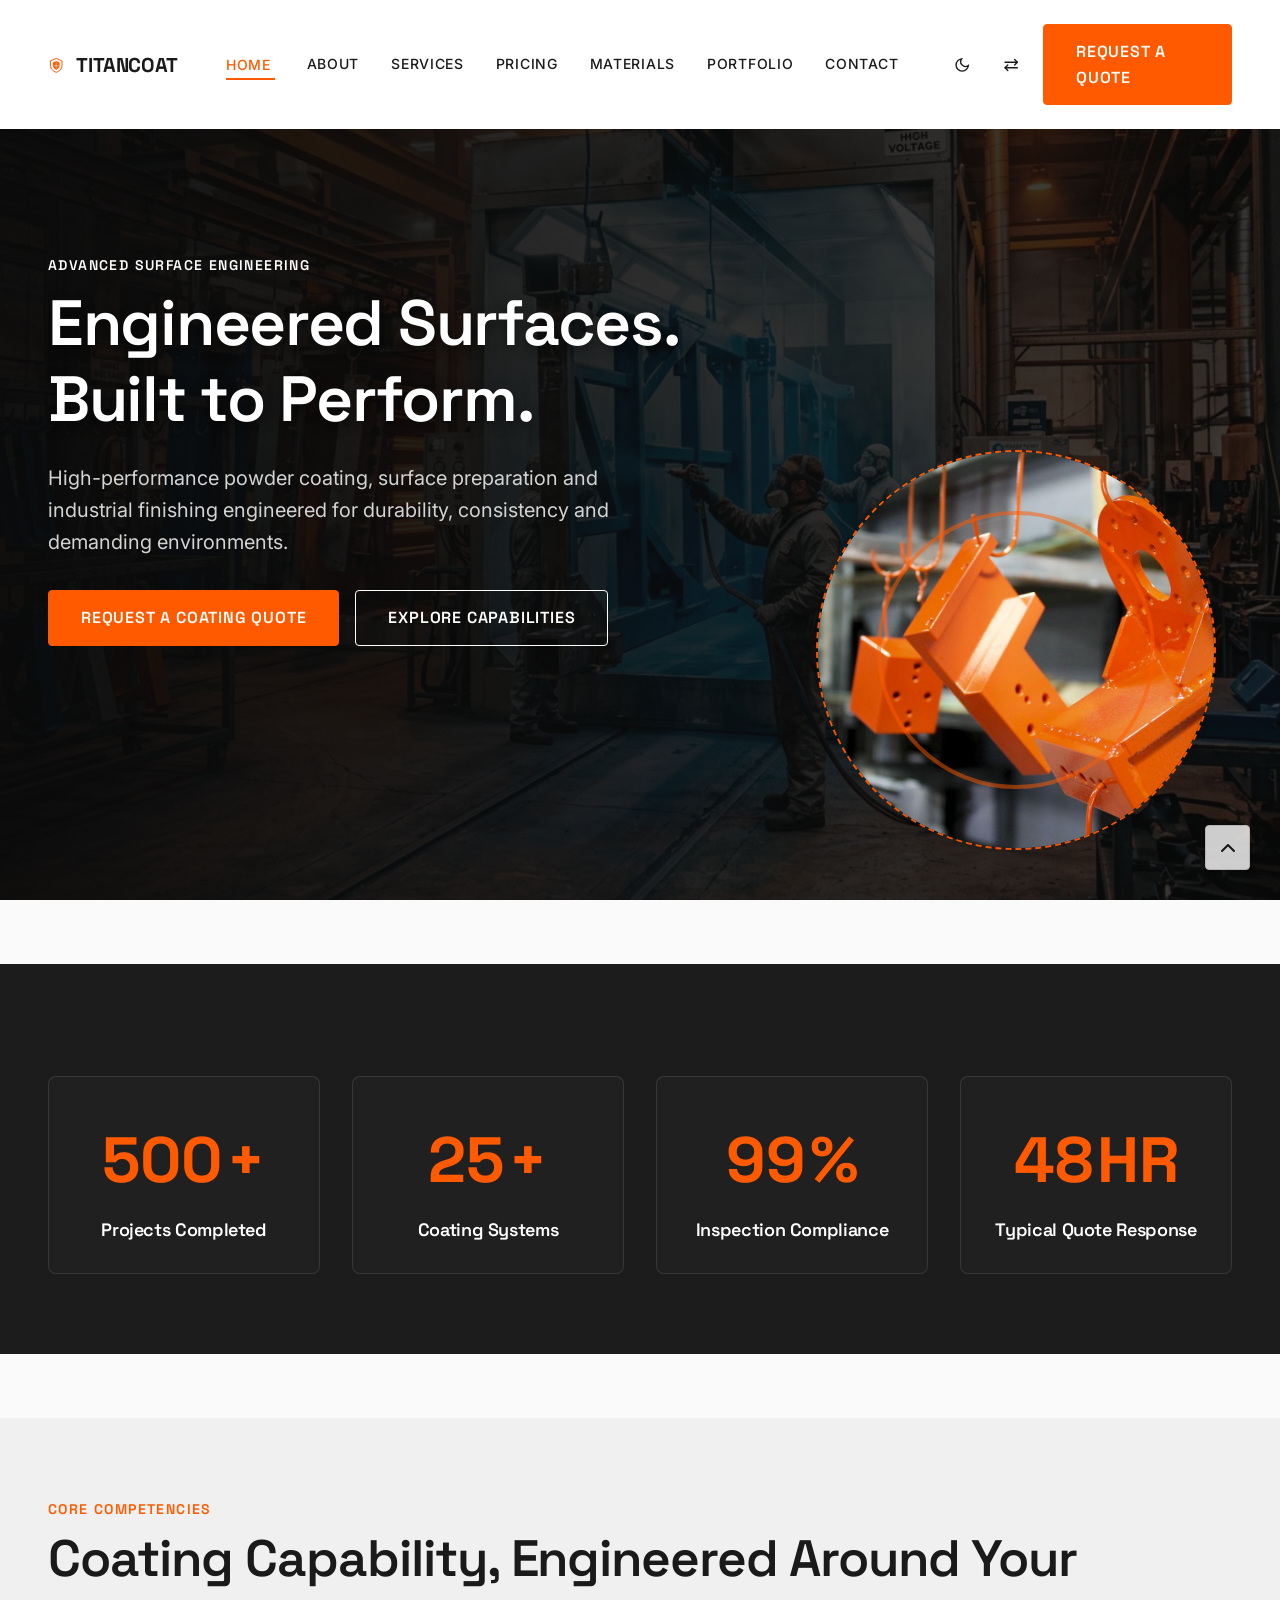
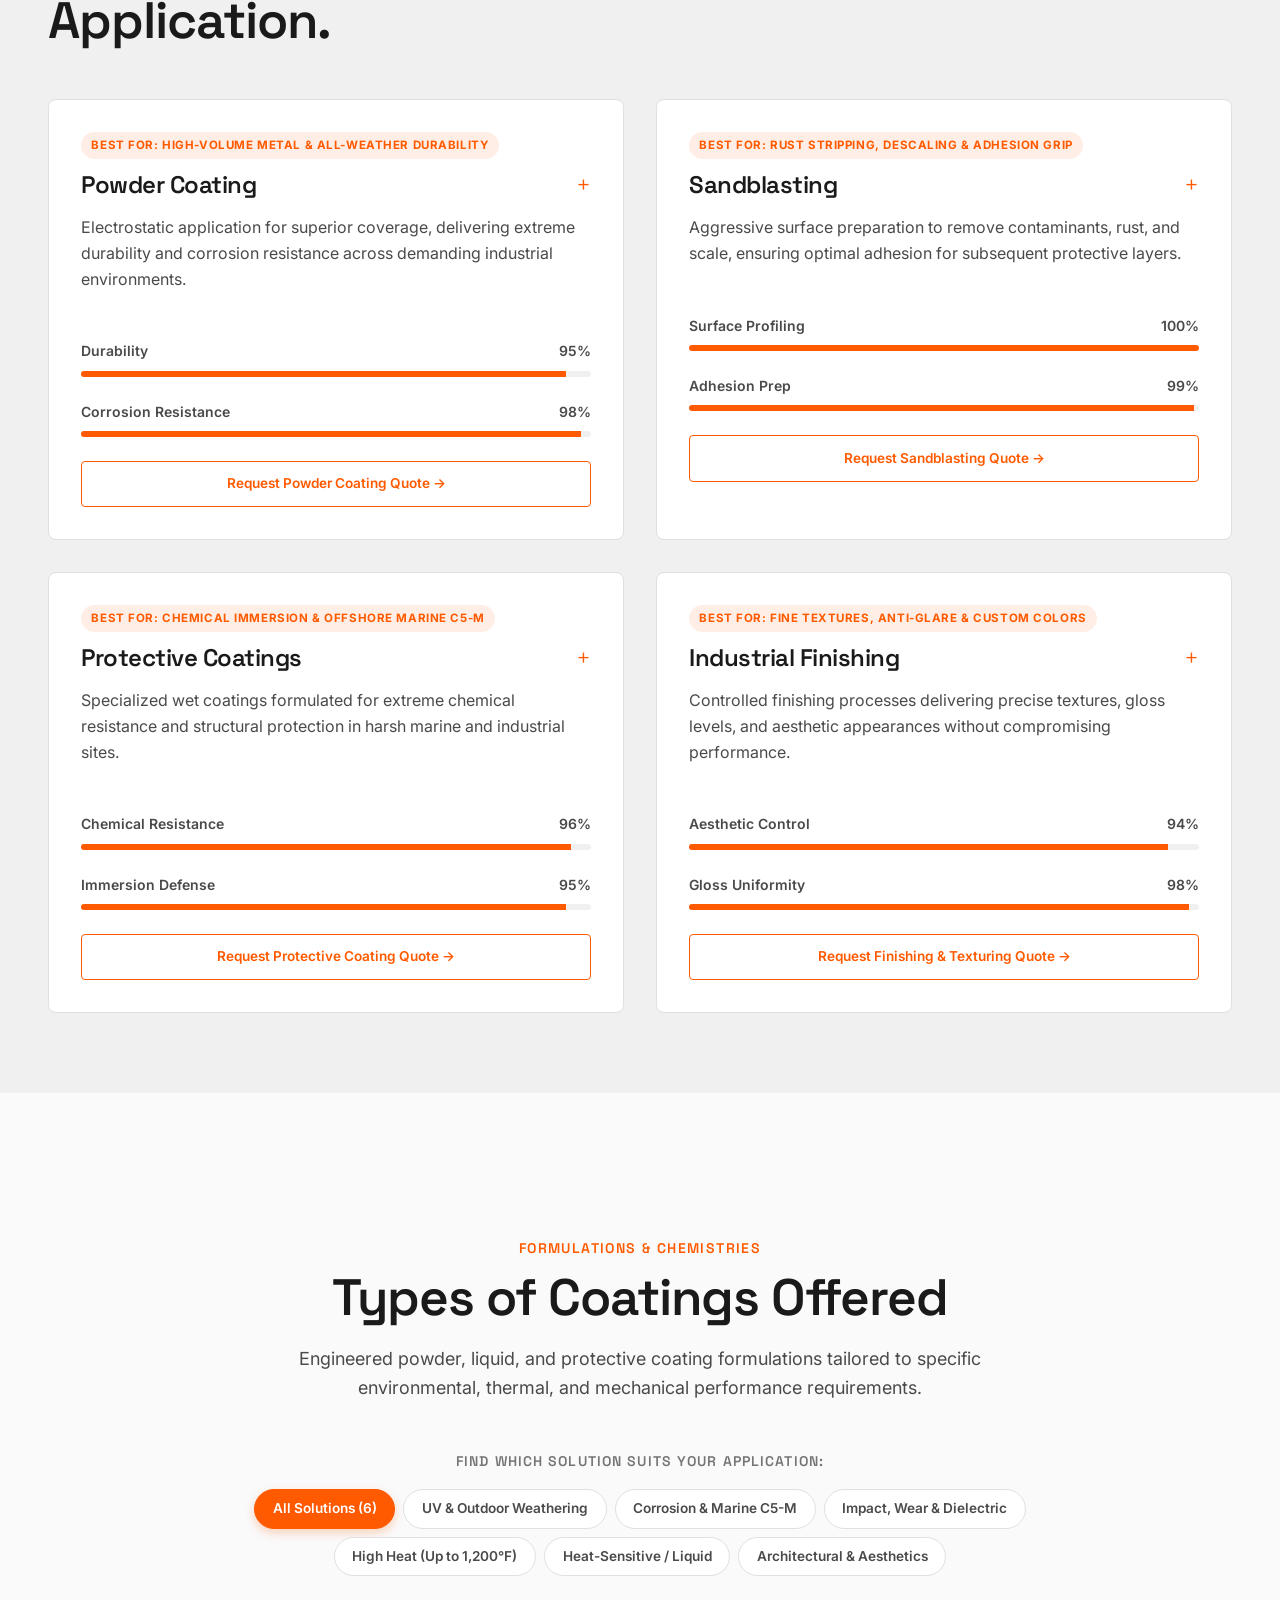
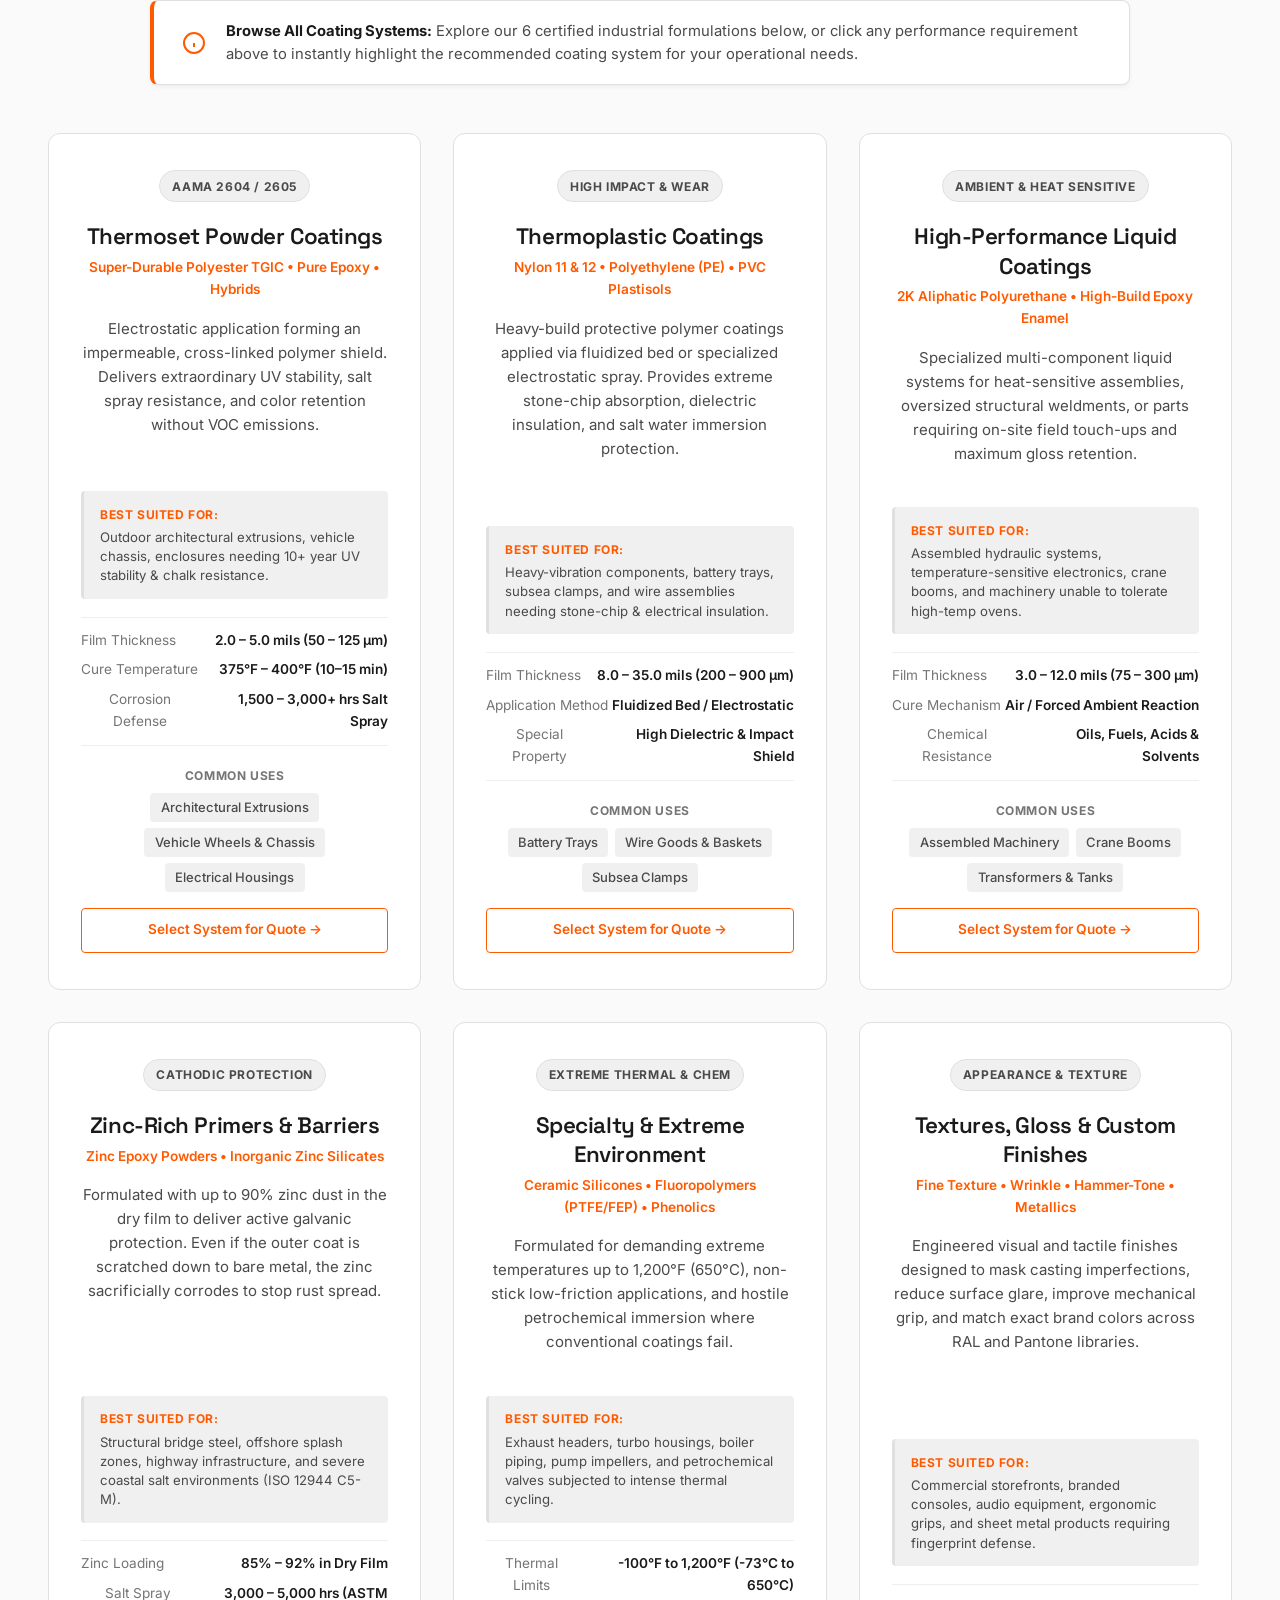
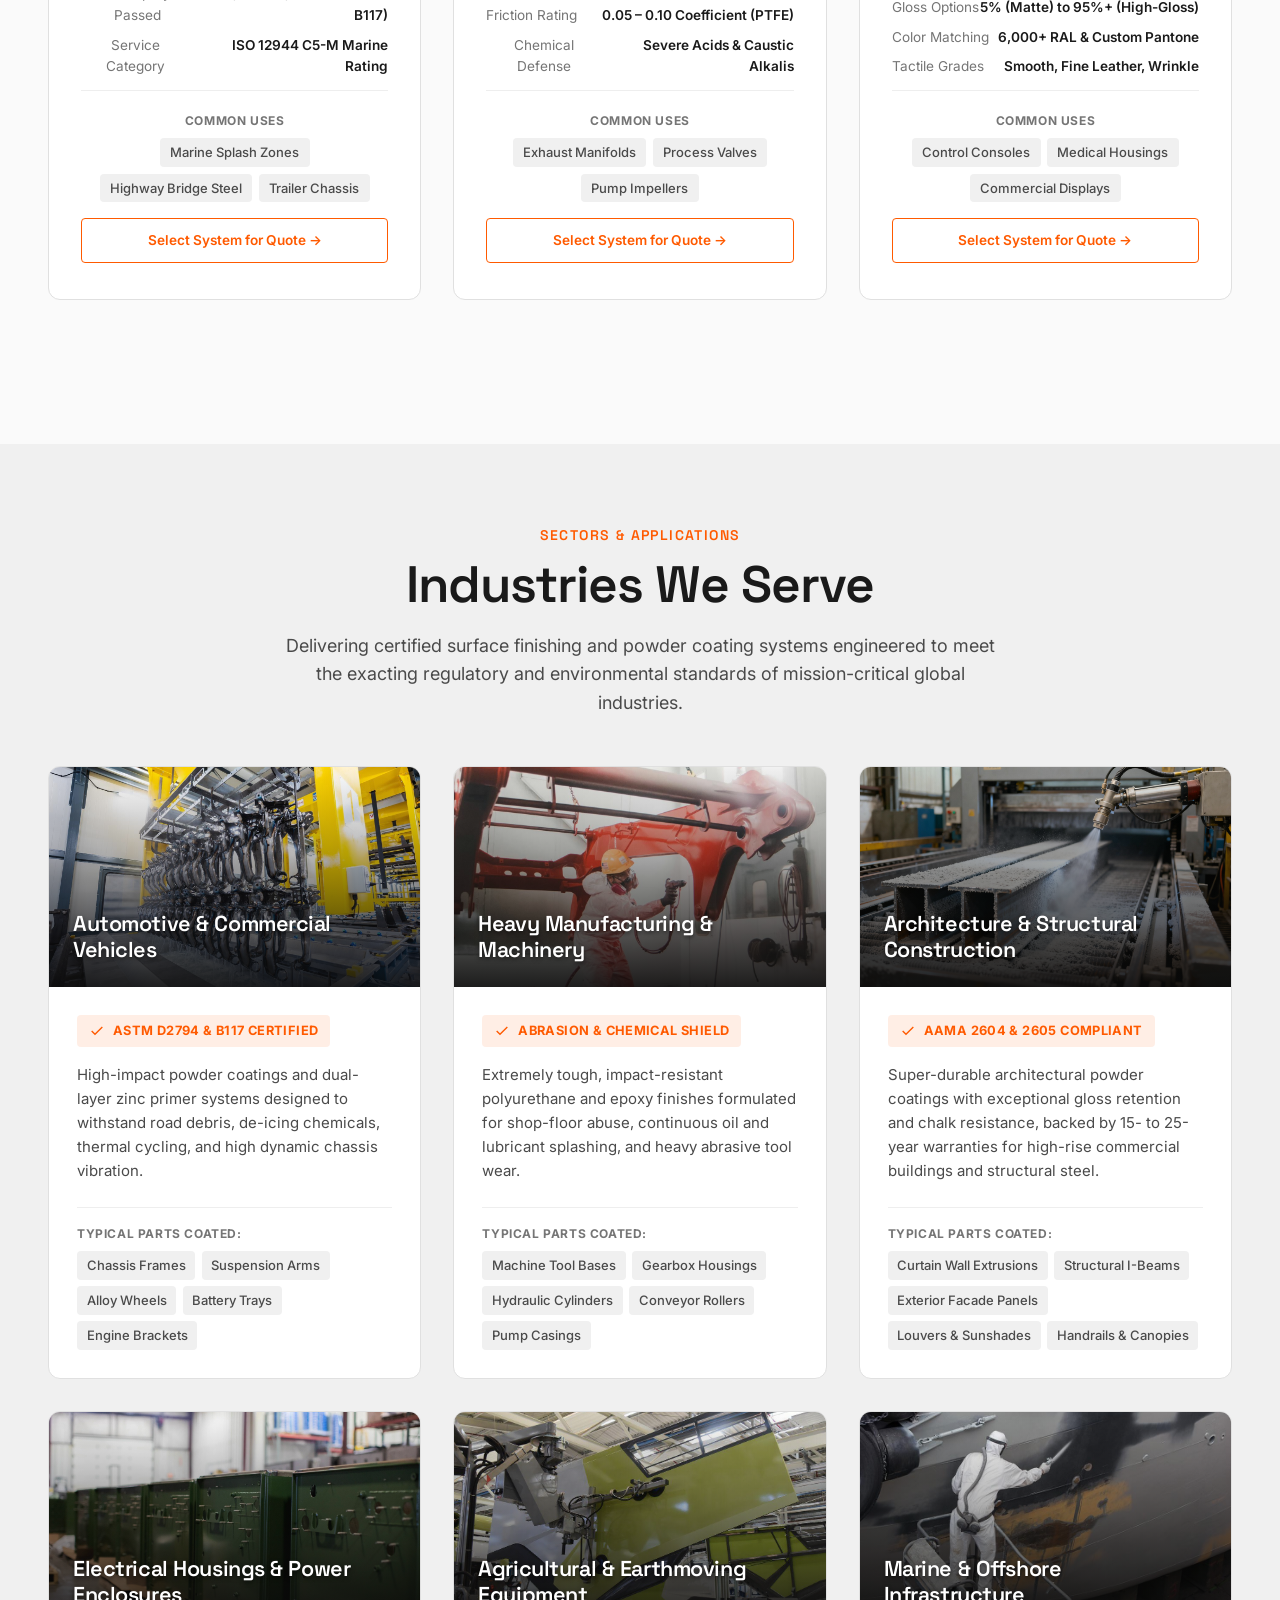
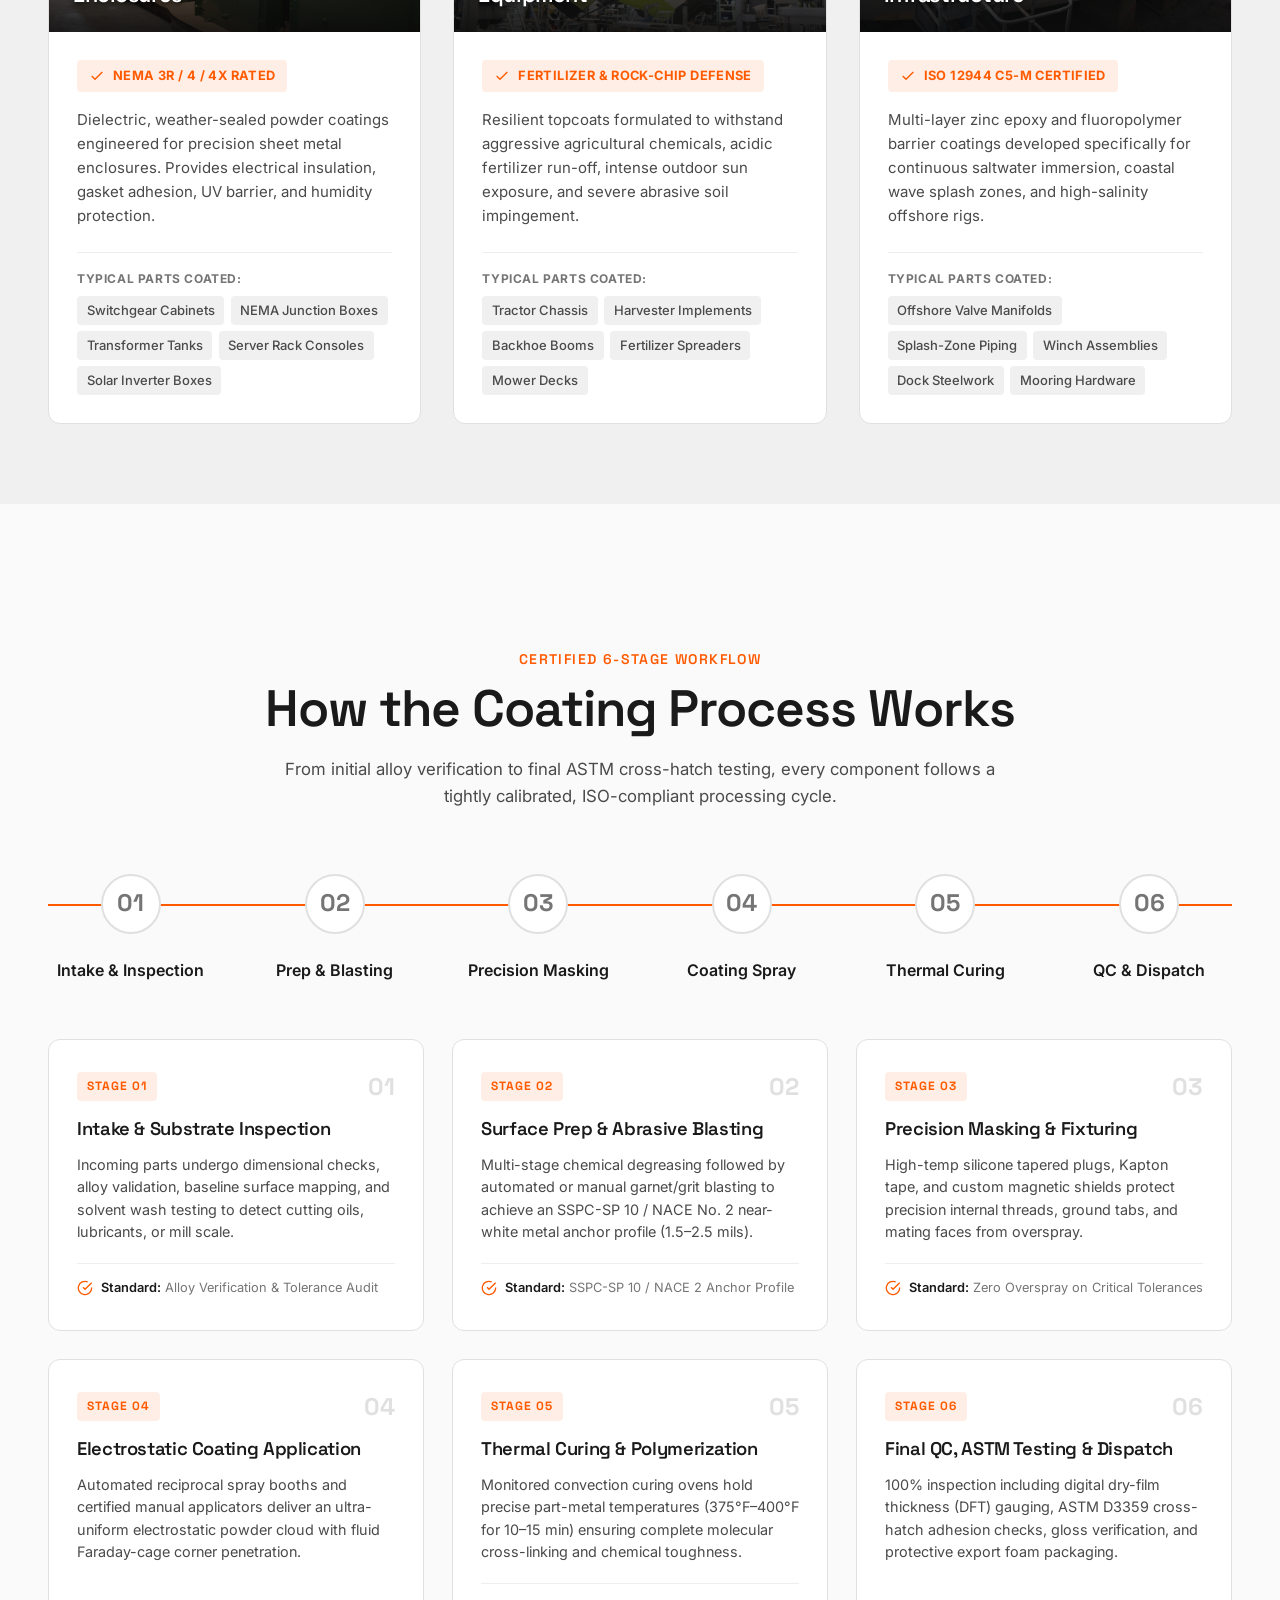
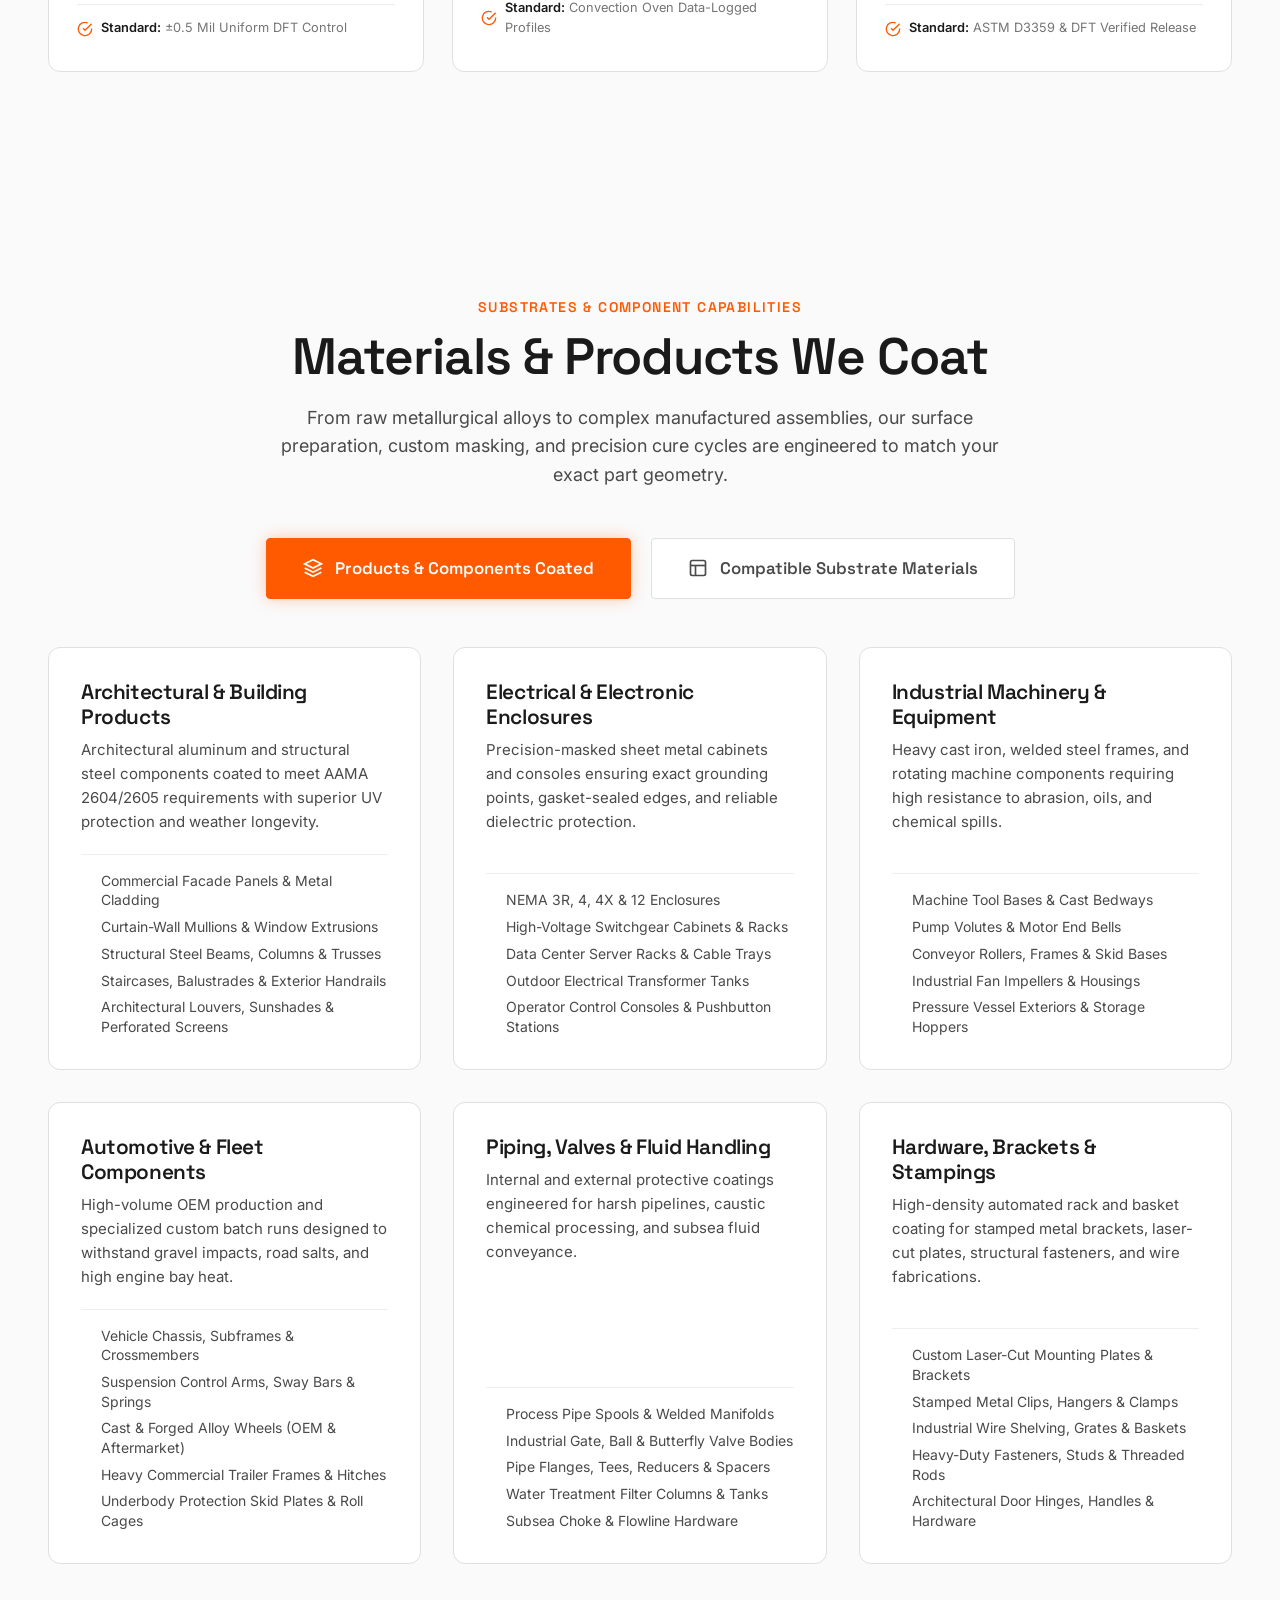
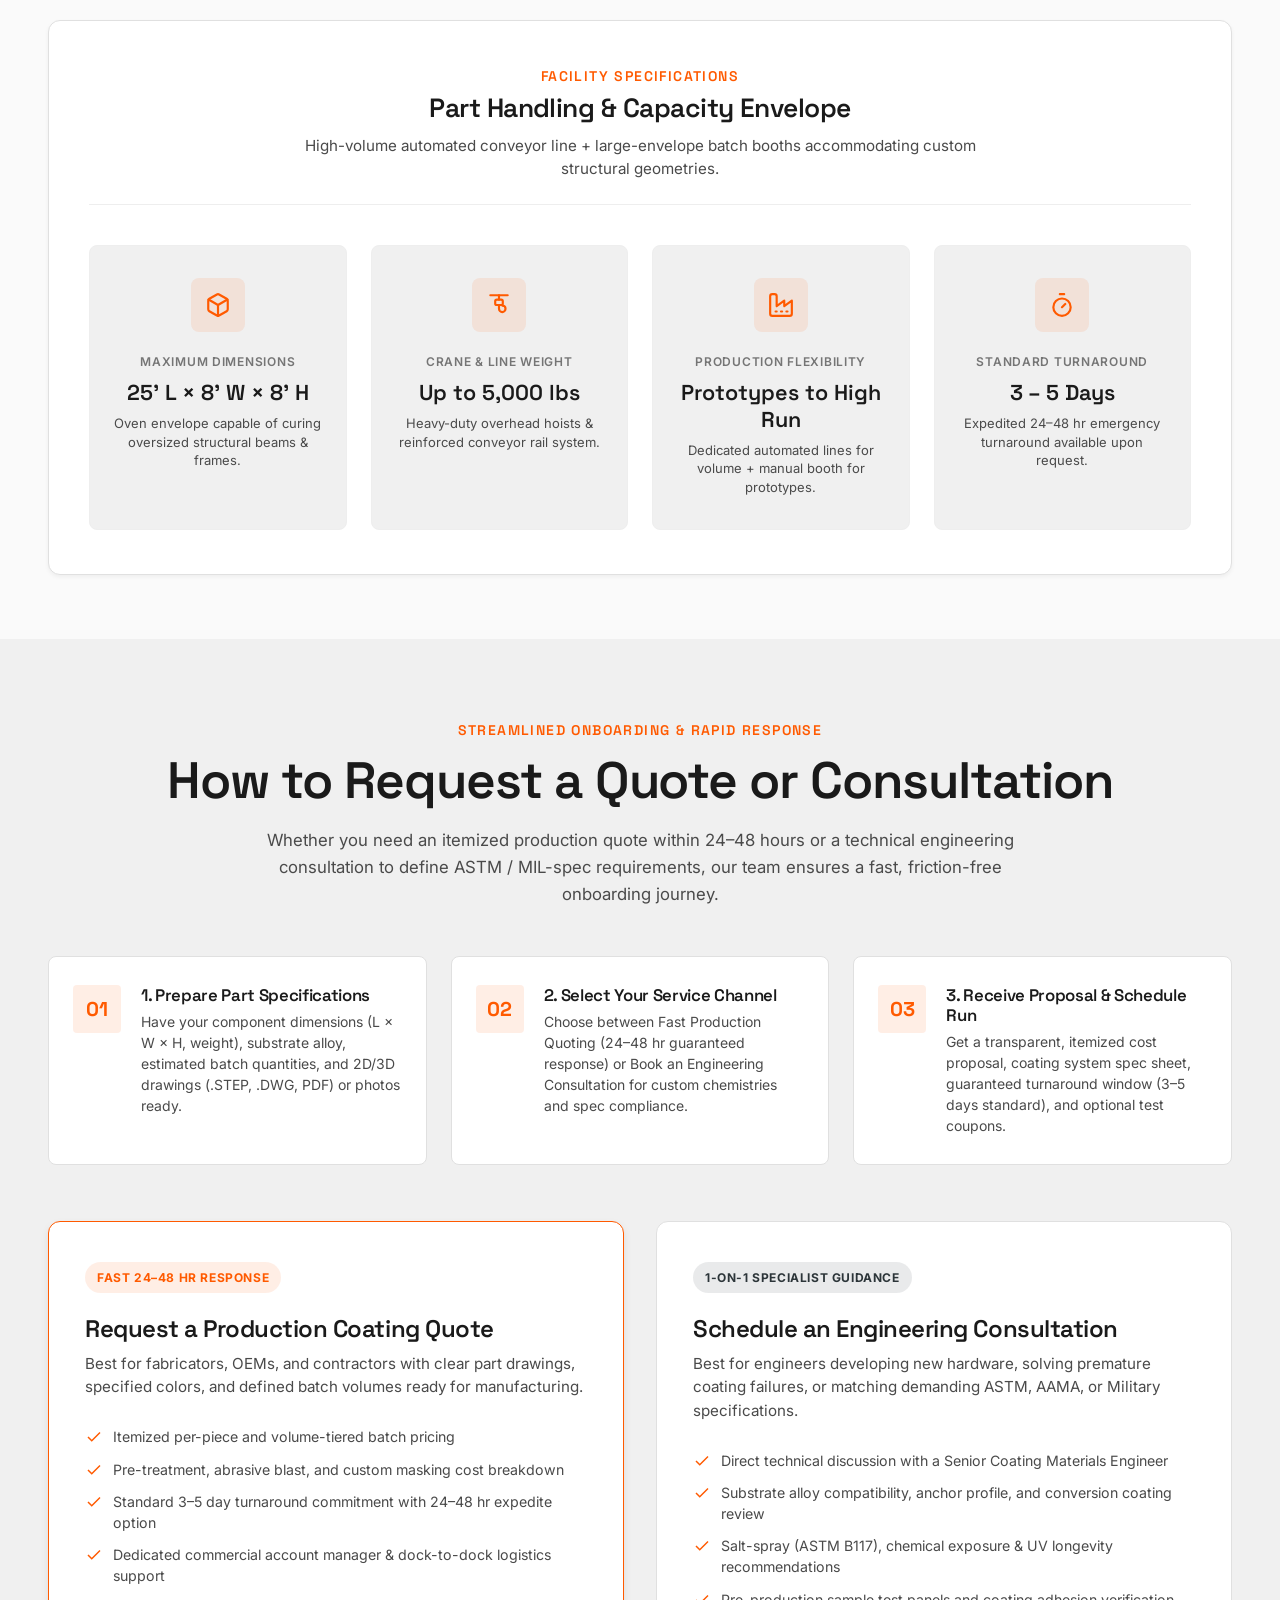
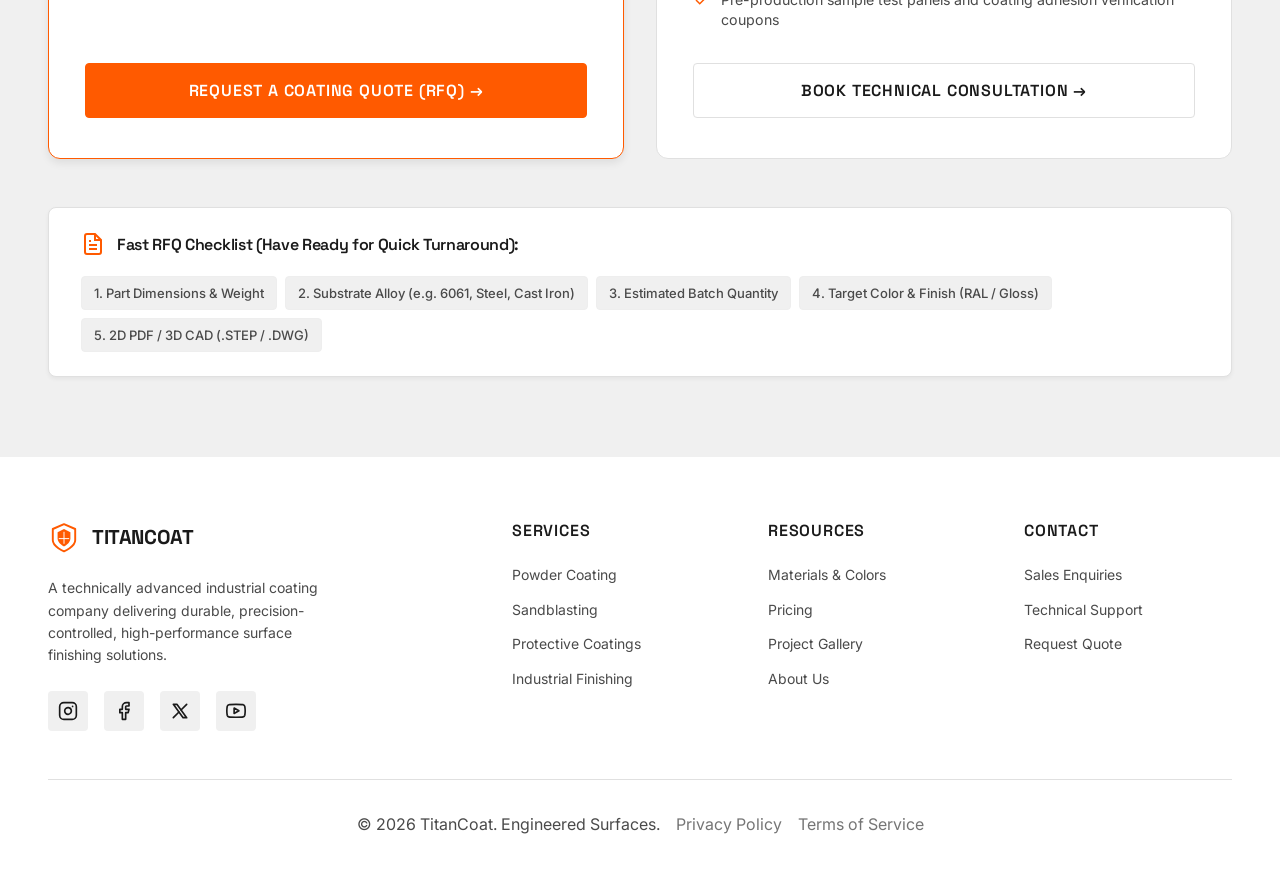
==== commit 752a6181: "fifth commit" ====
--- a/index.html
+++ b/index.html
@@ -133,6 +133,7 @@
             <div class="matrix-grid">
                 <!-- Card 1 -->
                 <div class="matrix-item fade-up">
+                    <span class="req-match-pill">Best For: High-Volume Metal & All-Weather Durability</span>
                     <h3>Powder Coating</h3>
                     <p>Electrostatic application for superior coverage, delivering extreme durability and corrosion resistance across demanding industrial environments.</p>
                     <div class="progress-group">
@@ -143,10 +144,12 @@
                         <div class="progress-label"><span>Corrosion Resistance</span><span>98%</span></div>
                         <div class="progress-bar"><div class="progress-fill" data-width="98%"></div></div>
                     </div>
+                    <button class="service-card-cta-btn" style="margin-top: 1.5rem;" data-modal-target="quote-modal" data-preselect-system="Thermoset Powder Coatings">Request Powder Coating Quote &rarr;</button>
                 </div>
                 
                 <!-- Card 2 -->
                 <div class="matrix-item fade-up" style="transition-delay: 0.1s;">
+                    <span class="req-match-pill">Best For: Rust Stripping, Descaling & Adhesion Grip</span>
                     <h3>Sandblasting</h3>
                     <p>Aggressive surface preparation to remove contaminants, rust, and scale, ensuring optimal adhesion for subsequent protective layers.</p>
                     <div class="progress-group">
@@ -157,26 +160,39 @@
                         <div class="progress-label"><span>Adhesion Prep</span><span>99%</span></div>
                         <div class="progress-bar"><div class="progress-fill" data-width="99%"></div></div>
                     </div>
+                    <button class="service-card-cta-btn" style="margin-top: 1.5rem;" data-modal-target="quote-modal" data-preselect-system="Sandblasting & Surface Prep">Request Sandblasting Quote &rarr;</button>
                 </div>
                 
                 <!-- Card 3 -->
                 <div class="matrix-item fade-up" style="transition-delay: 0.2s;">
+                    <span class="req-match-pill">Best For: Chemical Immersion & Offshore Marine C5-M</span>
                     <h3>Protective Coatings</h3>
                     <p>Specialized wet coatings formulated for extreme chemical resistance and structural protection in harsh marine and industrial sites.</p>
                     <div class="progress-group">
                         <div class="progress-label"><span>Chemical Resistance</span><span>96%</span></div>
                         <div class="progress-bar"><div class="progress-fill" data-width="96%"></div></div>
                     </div>
+                    <div class="progress-group">
+                        <div class="progress-label"><span>Immersion Defense</span><span>95%</span></div>
+                        <div class="progress-bar"><div class="progress-fill" data-width="95%"></div></div>
+                    </div>
+                    <button class="service-card-cta-btn" style="margin-top: 1.5rem;" data-modal-target="quote-modal" data-preselect-system="High-Performance Liquid Coatings">Request Protective Coating Quote &rarr;</button>
                 </div>
 
                 <!-- Card 4 -->
                 <div class="matrix-item fade-up" style="transition-delay: 0.3s;">
+                    <span class="req-match-pill">Best For: Fine Textures, Anti-Glare & Custom Colors</span>
                     <h3>Industrial Finishing</h3>
                     <p>Controlled finishing processes delivering precise textures, gloss levels, and aesthetic appearances without compromising performance.</p>
                     <div class="progress-group">
                         <div class="progress-label"><span>Aesthetic Control</span><span>94%</span></div>
                         <div class="progress-bar"><div class="progress-fill" data-width="94%"></div></div>
                     </div>
+                    <div class="progress-group">
+                        <div class="progress-label"><span>Gloss Uniformity</span><span>98%</span></div>
+                        <div class="progress-bar"><div class="progress-fill" data-width="98%"></div></div>
+                    </div>
+                    <button class="service-card-cta-btn" style="margin-top: 1.5rem;" data-modal-target="quote-modal" data-preselect-system="Textures, Gloss & Custom Finishes">Request Finishing & Texturing Quote &rarr;</button>
                 </div>
             </div>
         </div>
@@ -191,15 +207,43 @@
                 <p class="header-desc">Engineered powder, liquid, and protective coating formulations tailored to specific environmental, thermal, and mechanical performance requirements.</p>
             </div>
 
+            <!-- Interactive Solution Selector Guide -->
+            <div class="coating-selector-wrapper fade-up">
+                <span class="coating-selector-title">Find Which Solution Suits Your Application:</span>
+                <div class="coating-selector-pills">
+                    <button class="selector-pill active" data-filter="all">All Solutions (6)</button>
+                    <button class="selector-pill" data-filter="uv-weather">UV & Outdoor Weathering</button>
+                    <button class="selector-pill" data-filter="corrosion-marine">Corrosion & Marine C5-M</button>
+                    <button class="selector-pill" data-filter="impact-dielectric">Impact, Wear & Dielectric</button>
+                    <button class="selector-pill" data-filter="high-heat">High Heat (Up to 1,200°F)</button>
+                    <button class="selector-pill" data-filter="ambient-liquid">Heat-Sensitive / Liquid</button>
+                    <button class="selector-pill" data-filter="architectural">Architectural & Aesthetics</button>
+                </div>
+                <div class="coating-recommendation-box" id="selector-recommendation-box">
+                    <div class="rec-icon">
+                        <svg viewBox="0 0 24 24" fill="none" stroke="currentColor" stroke-width="2"><circle cx="12" cy="12" r="10"/><path d="M12 16v-4"/><path d="M12 8h.01"/></svg>
+                    </div>
+                    <div class="rec-text" id="selector-rec-text">
+                        <strong>Browse All Coating Systems:</strong> Explore our 6 certified industrial formulations below, or click any performance requirement above to instantly highlight the recommended coating system for your operational needs.
+                    </div>
+                </div>
+            </div>
+
             <div class="coating-types-grid">
                 <!-- Card 1: Thermoset Powder -->
-                <div class="coating-card fade-up">
+                <div class="coating-card fade-up" data-match="uv-weather architectural corrosion-marine">
                     <div class="coating-card-header">
                         <span class="coating-tag">AAMA 2604 / 2605</span>
                     </div>
                     <h3>Thermoset Powder Coatings</h3>
                     <span class="coating-chemistries">Super-Durable Polyester TGIC • Pure Epoxy • Hybrids</span>
                     <p class="coating-summary">Electrostatic application forming an impermeable, cross-linked polymer shield. Delivers extraordinary UV stability, salt spray resistance, and color retention without VOC emissions.</p>
+                    
+                    <div class="coating-best-for">
+                        <span class="best-for-label">Best Suited For:</span>
+                        <p class="best-for-desc">Outdoor architectural extrusions, vehicle chassis, enclosures needing 10+ year UV stability & chalk resistance.</p>
+                    </div>
+
                     <div class="coating-specs-table">
                         <div class="coating-spec-row">
                             <span class="coating-spec-label">Film Thickness</span>
@@ -220,16 +264,23 @@
                         <span class="coating-part-pill">Vehicle Wheels & Chassis</span>
                         <span class="coating-part-pill">Electrical Housings</span>
                     </div>
+                    <button class="select-system-btn" data-modal-target="quote-modal" data-preselect-system="Thermoset Powder Coatings">Select System for Quote &rarr;</button>
                 </div>
 
                 <!-- Card 2: Thermoplastic Powder -->
-                <div class="coating-card fade-up" style="transition-delay: 0.1s;">
+                <div class="coating-card fade-up" style="transition-delay: 0.1s;" data-match="impact-dielectric corrosion-marine">
                     <div class="coating-card-header">
                         <span class="coating-tag">High Impact & Wear</span>
                     </div>
                     <h3>Thermoplastic Coatings</h3>
                     <span class="coating-chemistries">Nylon 11 & 12 • Polyethylene (PE) • PVC Plastisols</span>
                     <p class="coating-summary">Heavy-build protective polymer coatings applied via fluidized bed or specialized electrostatic spray. Provides extreme stone-chip absorption, dielectric insulation, and salt water immersion protection.</p>
+                    
+                    <div class="coating-best-for">
+                        <span class="best-for-label">Best Suited For:</span>
+                        <p class="best-for-desc">Heavy-vibration components, battery trays, subsea clamps, and wire assemblies needing stone-chip & electrical insulation.</p>
+                    </div>
+
                     <div class="coating-specs-table">
                         <div class="coating-spec-row">
                             <span class="coating-spec-label">Film Thickness</span>
@@ -250,16 +301,23 @@
                         <span class="coating-part-pill">Wire Goods & Baskets</span>
                         <span class="coating-part-pill">Subsea Clamps</span>
                     </div>
+                    <button class="select-system-btn" data-modal-target="quote-modal" data-preselect-system="Thermoplastic Coatings">Select System for Quote &rarr;</button>
                 </div>
 
                 <!-- Card 3: Wet / Liquid Protective -->
-                <div class="coating-card fade-up" style="transition-delay: 0.2s;">
+                <div class="coating-card fade-up" style="transition-delay: 0.2s;" data-match="ambient-liquid corrosion-marine">
                     <div class="coating-card-header">
                         <span class="coating-tag">Ambient & Heat Sensitive</span>
                     </div>
                     <h3>High-Performance Liquid Coatings</h3>
                     <span class="coating-chemistries">2K Aliphatic Polyurethane • High-Build Epoxy Enamel</span>
                     <p class="coating-summary">Specialized multi-component liquid systems for heat-sensitive assemblies, oversized structural weldments, or parts requiring on-site field touch-ups and maximum gloss retention.</p>
+                    
+                    <div class="coating-best-for">
+                        <span class="best-for-label">Best Suited For:</span>
+                        <p class="best-for-desc">Assembled hydraulic systems, temperature-sensitive electronics, crane booms, and machinery unable to tolerate high-temp ovens.</p>
+                    </div>
+
                     <div class="coating-specs-table">
                         <div class="coating-spec-row">
                             <span class="coating-spec-label">Film Thickness</span>
@@ -280,16 +338,23 @@
                         <span class="coating-part-pill">Crane Booms</span>
                         <span class="coating-part-pill">Transformers & Tanks</span>
                     </div>
+                    <button class="select-system-btn" data-modal-target="quote-modal" data-preselect-system="High-Performance Liquid Coatings">Select System for Quote &rarr;</button>
                 </div>
 
                 <!-- Card 4: Zinc-Rich Primers -->
-                <div class="coating-card fade-up">
+                <div class="coating-card fade-up" data-match="corrosion-marine uv-weather">
                     <div class="coating-card-header">
                         <span class="coating-tag">Cathodic Protection</span>
                     </div>
                     <h3>Zinc-Rich Primers & Barriers</h3>
                     <span class="coating-chemistries">Zinc Epoxy Powders • Inorganic Zinc Silicates</span>
                     <p class="coating-summary">Formulated with up to 90% zinc dust in the dry film to deliver active galvanic protection. Even if the outer coat is scratched down to bare metal, the zinc sacrificially corrodes to stop rust spread.</p>
+                    
+                    <div class="coating-best-for">
+                        <span class="best-for-label">Best Suited For:</span>
+                        <p class="best-for-desc">Structural bridge steel, offshore splash zones, highway infrastructure, and severe coastal salt environments (ISO 12944 C5-M).</p>
+                    </div>
+
                     <div class="coating-specs-table">
                         <div class="coating-spec-row">
                             <span class="coating-spec-label">Zinc Loading</span>
@@ -310,16 +375,23 @@
                         <span class="coating-part-pill">Highway Bridge Steel</span>
                         <span class="coating-part-pill">Trailer Chassis</span>
                     </div>
+                    <button class="select-system-btn" data-modal-target="quote-modal" data-preselect-system="Zinc-Rich Primers & Barriers">Select System for Quote &rarr;</button>
                 </div>
 
                 <!-- Card 5: Specialty & High Temp -->
-                <div class="coating-card fade-up" style="transition-delay: 0.1s;">
+                <div class="coating-card fade-up" style="transition-delay: 0.1s;" data-match="high-heat corrosion-marine">
                     <div class="coating-card-header">
                         <span class="coating-tag">Extreme Thermal & Chem</span>
                     </div>
                     <h3>Specialty & Extreme Environment</h3>
                     <span class="coating-chemistries">Ceramic Silicones • Fluoropolymers (PTFE/FEP) • Phenolics</span>
                     <p class="coating-summary">Formulated for demanding extreme temperatures up to 1,200°F (650°C), non-stick low-friction applications, and hostile petrochemical immersion where conventional coatings fail.</p>
+                    
+                    <div class="coating-best-for">
+                        <span class="best-for-label">Best Suited For:</span>
+                        <p class="best-for-desc">Exhaust headers, turbo housings, boiler piping, pump impellers, and petrochemical valves subjected to intense thermal cycling.</p>
+                    </div>
+
                     <div class="coating-specs-table">
                         <div class="coating-spec-row">
                             <span class="coating-spec-label">Thermal Limits</span>
@@ -340,16 +412,23 @@
                         <span class="coating-part-pill">Process Valves</span>
                         <span class="coating-part-pill">Pump Impellers</span>
                     </div>
+                    <button class="select-system-btn" data-modal-target="quote-modal" data-preselect-system="Specialty & Extreme Environment Coatings">Select System for Quote &rarr;</button>
                 </div>
 
                 <!-- Card 6: Functional Textures & Finishes -->
-                <div class="coating-card fade-up" style="transition-delay: 0.2s;">
+                <div class="coating-card fade-up" style="transition-delay: 0.2s;" data-match="architectural uv-weather">
                     <div class="coating-card-header">
                         <span class="coating-tag">Appearance & Texture</span>
                     </div>
                     <h3>Textures, Gloss & Custom Finishes</h3>
                     <span class="coating-chemistries">Fine Texture • Wrinkle • Hammer-Tone • Metallics</span>
                     <p class="coating-summary">Engineered visual and tactile finishes designed to mask casting imperfections, reduce surface glare, improve mechanical grip, and match exact brand colors across RAL and Pantone libraries.</p>
+                    
+                    <div class="coating-best-for">
+                        <span class="best-for-label">Best Suited For:</span>
+                        <p class="best-for-desc">Commercial storefronts, branded consoles, audio equipment, ergonomic grips, and sheet metal products requiring fingerprint defense.</p>
+                    </div>
+
                     <div class="coating-specs-table">
                         <div class="coating-spec-row">
                             <span class="coating-spec-label">Gloss Options</span>
@@ -370,6 +449,7 @@
                         <span class="coating-part-pill">Medical Housings</span>
                         <span class="coating-part-pill">Commercial Displays</span>
                     </div>
+                    <button class="select-system-btn" data-modal-target="quote-modal" data-preselect-system="Textures, Gloss & Custom Finishes">Select System for Quote &rarr;</button>
                 </div>
             </div>
         </div>
@@ -563,11 +643,12 @@
     </section>
 
     <!-- SECTION 03: THE COATING PROCESS -->
-    <section class="process-section">
+    <section class="process-section" id="coating-process">
         <div class="container">
             <div class="fade-up text-center">
-                <span class="label-small">Workflow</span>
-                <h2>Precision at Every Step.</h2>
+                <span class="label-small">Certified 6-Stage Workflow</span>
+                <h2>How the Coating Process Works</h2>
+                <p class="header-desc" style="max-width: 720px; margin: 0.75rem auto 0 auto; color: var(--text-secondary); font-size: 1.05rem;">From initial alloy verification to final ASTM cross-hatch testing, every component follows a tightly calibrated, ISO-compliant processing cycle.</p>
             </div>
             
             <div class="timeline-container fade-up" id="timeline-container">
@@ -577,27 +658,114 @@
                 
                 <div class="timeline-step">
                     <div class="step-number">01</div>
-                    <div class="step-title">Inspect</div>
+                    <div class="step-title">Intake & Inspection</div>
                 </div>
                 <div class="timeline-step">
                     <div class="step-number">02</div>
-                    <div class="step-title">Prepare</div>
+                    <div class="step-title">Prep & Blasting</div>
                 </div>
                 <div class="timeline-step">
                     <div class="step-number">03</div>
-                    <div class="step-title">Coat</div>
+                    <div class="step-title">Precision Masking</div>
                 </div>
                 <div class="timeline-step">
                     <div class="step-number">04</div>
-                    <div class="step-title">Cure</div>
+                    <div class="step-title">Coating Spray</div>
                 </div>
                 <div class="timeline-step">
                     <div class="step-number">05</div>
-                    <div class="step-title">Inspect</div>
+                    <div class="step-title">Thermal Curing</div>
                 </div>
                 <div class="timeline-step">
                     <div class="step-number">06</div>
-                    <div class="step-title">Release</div>
+                    <div class="step-title">QC & Dispatch</div>
+                </div>
+            </div>
+
+            <!-- Synchronized Process Detail Cards -->
+            <div class="process-cards-grid fade-up">
+                <!-- Step 1 -->
+                <div class="process-card">
+                    <div class="process-card-header">
+                        <span class="proc-step-badge">Stage 01</span>
+                        <span class="proc-step-num">01</span>
+                    </div>
+                    <h4>Intake & Substrate Inspection</h4>
+                    <p>Incoming parts undergo dimensional checks, alloy validation, baseline surface mapping, and solvent wash testing to detect cutting oils, lubricants, or mill scale.</p>
+                    <div class="proc-qa-badge">
+                        <svg viewBox="0 0 24 24" fill="none" stroke="currentColor" stroke-width="2"><path d="M22 11.08V12a10 10 0 1 1-5.93-9.14"/><polyline points="22 4 12 14.01 9 11.01"/></svg>
+                        <span><strong>Standard:</strong> Alloy Verification & Tolerance Audit</span>
+                    </div>
+                </div>
+
+                <!-- Step 2 -->
+                <div class="process-card">
+                    <div class="process-card-header">
+                        <span class="proc-step-badge">Stage 02</span>
+                        <span class="proc-step-num">02</span>
+                    </div>
+                    <h4>Surface Prep & Abrasive Blasting</h4>
+                    <p>Multi-stage chemical degreasing followed by automated or manual garnet/grit blasting to achieve an SSPC-SP 10 / NACE No. 2 near-white metal anchor profile (1.5–2.5 mils).</p>
+                    <div class="proc-qa-badge">
+                        <svg viewBox="0 0 24 24" fill="none" stroke="currentColor" stroke-width="2"><path d="M22 11.08V12a10 10 0 1 1-5.93-9.14"/><polyline points="22 4 12 14.01 9 11.01"/></svg>
+                        <span><strong>Standard:</strong> SSPC-SP 10 / NACE 2 Anchor Profile</span>
+                    </div>
+                </div>
+
+                <!-- Step 3 -->
+                <div class="process-card">
+                    <div class="process-card-header">
+                        <span class="proc-step-badge">Stage 03</span>
+                        <span class="proc-step-num">03</span>
+                    </div>
+                    <h4>Precision Masking & Fixturing</h4>
+                    <p>High-temp silicone tapered plugs, Kapton tape, and custom magnetic shields protect precision internal threads, ground tabs, and mating faces from overspray.</p>
+                    <div class="proc-qa-badge">
+                        <svg viewBox="0 0 24 24" fill="none" stroke="currentColor" stroke-width="2"><path d="M22 11.08V12a10 10 0 1 1-5.93-9.14"/><polyline points="22 4 12 14.01 9 11.01"/></svg>
+                        <span><strong>Standard:</strong> Zero Overspray on Critical Tolerances</span>
+                    </div>
+                </div>
+
+                <!-- Step 4 -->
+                <div class="process-card">
+                    <div class="process-card-header">
+                        <span class="proc-step-badge">Stage 04</span>
+                        <span class="proc-step-num">04</span>
+                    </div>
+                    <h4>Electrostatic Coating Application</h4>
+                    <p>Automated reciprocal spray booths and certified manual applicators deliver an ultra-uniform electrostatic powder cloud with fluid Faraday-cage corner penetration.</p>
+                    <div class="proc-qa-badge">
+                        <svg viewBox="0 0 24 24" fill="none" stroke="currentColor" stroke-width="2"><path d="M22 11.08V12a10 10 0 1 1-5.93-9.14"/><polyline points="22 4 12 14.01 9 11.01"/></svg>
+                        <span><strong>Standard:</strong> ±0.5 Mil Uniform DFT Control</span>
+                    </div>
+                </div>
+
+                <!-- Step 5 -->
+                <div class="process-card">
+                    <div class="process-card-header">
+                        <span class="proc-step-badge">Stage 05</span>
+                        <span class="proc-step-num">05</span>
+                    </div>
+                    <h4>Thermal Curing & Polymerization</h4>
+                    <p>Monitored convection curing ovens hold precise part-metal temperatures (375°F–400°F for 10–15 min) ensuring complete molecular cross-linking and chemical toughness.</p>
+                    <div class="proc-qa-badge">
+                        <svg viewBox="0 0 24 24" fill="none" stroke="currentColor" stroke-width="2"><path d="M22 11.08V12a10 10 0 1 1-5.93-9.14"/><polyline points="22 4 12 14.01 9 11.01"/></svg>
+                        <span><strong>Standard:</strong> Convection Oven Data-Logged Profiles</span>
+                    </div>
+                </div>
+
+                <!-- Step 6 -->
+                <div class="process-card">
+                    <div class="process-card-header">
+                        <span class="proc-step-badge">Stage 06</span>
+                        <span class="proc-step-num">06</span>
+                    </div>
+                    <h4>Final QC, ASTM Testing & Dispatch</h4>
+                    <p>100% inspection including digital dry-film thickness (DFT) gauging, ASTM D3359 cross-hatch adhesion checks, gloss verification, and protective export foam packaging.</p>
+                    <div class="proc-qa-badge">
+                        <svg viewBox="0 0 24 24" fill="none" stroke="currentColor" stroke-width="2"><path d="M22 11.08V12a10 10 0 1 1-5.93-9.14"/><polyline points="22 4 12 14.01 9 11.01"/></svg>
+                        <span><strong>Standard:</strong> ASTM D3359 & DFT Verified Release</span>
+                    </div>
                 </div>
             </div>
         </div>
@@ -863,9 +1031,9 @@
                 <div class="capacity-grid">
                     <div class="capacity-stat-card">
                         <div class="capacity-stat-icon">
-                            <svg viewBox="0 0 24 24" fill="none" stroke="currentColor" stroke-width="2"><polyline points="21 8 21 21 3 21 3 8"/><rect x="1" y="3" width="22" height="5"/><line x1="10" y1="12" x2="14" y2="12"/></svg>
-                        </div>
-                        <div>
+                            <svg viewBox="0 0 24 24" fill="none" stroke="currentColor" stroke-width="2" stroke-linecap="round" stroke-linejoin="round"><path d="M21 16V8a2 2 0 0 0-1-1.73l-7-4a2 2 0 0 0-2 0l-7 4A2 2 0 0 0 3 8v8a2 2 0 0 0 1 1.73l7 4a2 2 0 0 0 2 0l7-4A2 2 0 0 0 21 16z"></path><polyline points="3.27 6.96 12 12.01 20.73 6.96"></polyline><line x1="12" y1="22.08" x2="12" y2="12"></line></svg>
+                        </div>
+                        <div class="capacity-stat-info">
                             <span class="capacity-stat-label">Maximum Dimensions</span>
                             <div class="capacity-stat-val">25' L × 8' W × 8' H</div>
                             <p class="capacity-stat-desc">Oven envelope capable of curing oversized structural beams & frames.</p>
@@ -874,9 +1042,9 @@
 
                     <div class="capacity-stat-card">
                         <div class="capacity-stat-icon">
-                            <svg viewBox="0 0 24 24" fill="none" stroke="currentColor" stroke-width="2"><circle cx="12" cy="12" r="10"/><path d="M12 6v6l4 2"/></svg>
-                        </div>
-                        <div>
+                            <svg viewBox="0 0 24 24" fill="none" stroke="currentColor" stroke-width="2" stroke-linecap="round" stroke-linejoin="round"><path d="M4 3h16"></path><line x1="12" y1="3" x2="12" y2="7"></line><rect x="8.5" y="7" width="7" height="5" rx="1.5"></rect><path d="M12 12v3.5a3 3 0 0 0 6 0c0-1.8-1.2-3-3-3"></path></svg>
+                        </div>
+                        <div class="capacity-stat-info">
                             <span class="capacity-stat-label">Crane & Line Weight</span>
                             <div class="capacity-stat-val">Up to 5,000 lbs</div>
                             <p class="capacity-stat-desc">Heavy-duty overhead hoists & reinforced conveyor rail system.</p>
@@ -885,9 +1053,9 @@
 
                     <div class="capacity-stat-card">
                         <div class="capacity-stat-icon">
-                            <svg viewBox="0 0 24 24" fill="none" stroke="currentColor" stroke-width="2"><polygon points="12 2 2 7 12 12 22 7 12 2"/><polyline points="2 17 12 22 22 17"/><polyline points="2 12 12 17 22 12"/></svg>
-                        </div>
-                        <div>
+                            <svg viewBox="0 0 24 24" fill="none" stroke="currentColor" stroke-width="2" stroke-linecap="round" stroke-linejoin="round"><path d="M2 20a2 2 0 0 0 2 2h16a2 2 0 0 0 2-2V8l-7 5V8l-7 5V4a2 2 0 0 0-2-2H4a2 2 0 0 0-2 2v16z"></path><path d="M18 18h-1"></path><path d="M13 18h-1"></path><path d="M8 18H7"></path></svg>
+                        </div>
+                        <div class="capacity-stat-info">
                             <span class="capacity-stat-label">Production Flexibility</span>
                             <div class="capacity-stat-val">Prototypes to High Run</div>
                             <p class="capacity-stat-desc">Dedicated automated lines for volume + manual booth for prototypes.</p>
@@ -896,9 +1064,9 @@
 
                     <div class="capacity-stat-card">
                         <div class="capacity-stat-icon">
-                            <svg viewBox="0 0 24 24" fill="none" stroke="currentColor" stroke-width="2"><path d="M22 11.08V12a10 10 0 1 1-5.93-9.14"/><polyline points="22 4 12 14.01 9 11.01"/></svg>
-                        </div>
-                        <div>
+                            <svg viewBox="0 0 24 24" fill="none" stroke="currentColor" stroke-width="2" stroke-linecap="round" stroke-linejoin="round"><line x1="10" y1="2" x2="14" y2="2"></line><line x1="12" y1="14" x2="15" y2="11"></line><circle cx="12" cy="14" r="8"></circle></svg>
+                        </div>
+                        <div class="capacity-stat-info">
                             <span class="capacity-stat-label">Standard Turnaround</span>
                             <div class="capacity-stat-val">3 – 5 Days</div>
                             <p class="capacity-stat-desc">Expedited 24–48 hr emergency turnaround available upon request.</p>
@@ -909,13 +1077,114 @@
         </div>
     </section>
 
-    <!-- SECTION 06: FINAL CTA -->
-    <section class="cta-section">
-        <div class="container relative">
-            <div class="cta-content fade-up">
-                <h2>Give Your Surface a Better Defense.</h2>
-                <p class="text-lead">Tell us about your component, environment and performance requirements. We'll help identify the right coating approach.</p>
-                <button class="btn btn-outline" data-modal-target="quote-modal" style="margin-top: 1rem; color: #fff; border-color: #fff;">Request a Coating Quote</button>
+    <!-- SECTION 06: HOW TO REQUEST A QUOTE OR CONSULTATION -->
+    <section class="quote-consultation-section" id="request-quote-guide">
+        <div class="container">
+            <div class="section-header-block text-center fade-up">
+                <span class="label-small">Streamlined Onboarding & Rapid Response</span>
+                <h2>How to Request a Quote or Consultation</h2>
+                <p class="header-desc" style="max-width: 760px; margin: 0.75rem auto 0 auto; color: var(--text-secondary); font-size: 1.05rem;">Whether you need an itemized production quote within 24–48 hours or a technical engineering consultation to define ASTM / MIL-spec requirements, our team ensures a fast, friction-free onboarding journey.</p>
+            </div>
+
+            <!-- 3-Step Simple Onboarding Workflow -->
+            <div class="quote-steps-flow fade-up">
+                <div class="quote-step-item">
+                    <div class="quote-step-icon-wrap">01</div>
+                    <div class="quote-step-content">
+                        <h4>1. Prepare Part Specifications</h4>
+                        <p>Have your component dimensions (L × W × H, weight), substrate alloy, estimated batch quantities, and 2D/3D drawings (.STEP, .DWG, PDF) or photos ready.</p>
+                    </div>
+                </div>
+
+                <div class="quote-step-item">
+                    <div class="quote-step-icon-wrap">02</div>
+                    <div class="quote-step-content">
+                        <h4>2. Select Your Service Channel</h4>
+                        <p>Choose between Fast Production Quoting (24–48 hr guaranteed response) or Book an Engineering Consultation for custom chemistries and spec compliance.</p>
+                    </div>
+                </div>
+
+                <div class="quote-step-item">
+                    <div class="quote-step-icon-wrap">03</div>
+                    <div class="quote-step-content">
+                        <h4>3. Receive Proposal & Schedule Run</h4>
+                        <p>Get a transparent, itemized cost proposal, coating system spec sheet, guaranteed turnaround window (3–5 days standard), and optional test coupons.</p>
+                    </div>
+                </div>
+            </div>
+
+            <!-- Dual Pathway Cards -->
+            <div class="quote-paths-grid fade-up">
+                <!-- Pathway 1: Production Quote (RFQ) -->
+                <div class="quote-path-card featured">
+                    <span class="path-badge badge-rfq">Fast 24–48 Hr Response</span>
+                    <h3>Request a Production Coating Quote</h3>
+                    <p class="quote-path-desc">Best for fabricators, OEMs, and contractors with clear part drawings, specified colors, and defined batch volumes ready for manufacturing.</p>
+                    <ul class="quote-features-list">
+                        <li>
+                            <svg viewBox="0 0 24 24" fill="none" stroke="currentColor" stroke-width="2"><polyline points="20 6 9 17 4 12"/></svg>
+                            <span>Itemized per-piece and volume-tiered batch pricing</span>
+                        </li>
+                        <li>
+                            <svg viewBox="0 0 24 24" fill="none" stroke="currentColor" stroke-width="2"><polyline points="20 6 9 17 4 12"/></svg>
+                            <span>Pre-treatment, abrasive blast, and custom masking cost breakdown</span>
+                        </li>
+                        <li>
+                            <svg viewBox="0 0 24 24" fill="none" stroke="currentColor" stroke-width="2"><polyline points="20 6 9 17 4 12"/></svg>
+                            <span>Standard 3–5 day turnaround commitment with 24–48 hr expedite option</span>
+                        </li>
+                        <li>
+                            <svg viewBox="0 0 24 24" fill="none" stroke="currentColor" stroke-width="2"><polyline points="20 6 9 17 4 12"/></svg>
+                            <span>Dedicated commercial account manager & dock-to-dock logistics support</span>
+                        </li>
+                    </ul>
+                    <button class="btn btn-primary" data-modal-target="quote-modal" data-form-mode="quote" style="width: 100%; justify-content: center;">
+                        Request a Coating Quote (RFQ) &rarr;
+                    </button>
+                </div>
+
+                <!-- Pathway 2: Technical Engineering Consultation -->
+                <div class="quote-path-card">
+                    <span class="path-badge badge-consult">1-on-1 Specialist Guidance</span>
+                    <h3>Schedule an Engineering Consultation</h3>
+                    <p class="quote-path-desc">Best for engineers developing new hardware, solving premature coating failures, or matching demanding ASTM, AAMA, or Military specifications.</p>
+                    <ul class="quote-features-list">
+                        <li>
+                            <svg viewBox="0 0 24 24" fill="none" stroke="currentColor" stroke-width="2"><polyline points="20 6 9 17 4 12"/></svg>
+                            <span>Direct technical discussion with a Senior Coating Materials Engineer</span>
+                        </li>
+                        <li>
+                            <svg viewBox="0 0 24 24" fill="none" stroke="currentColor" stroke-width="2"><polyline points="20 6 9 17 4 12"/></svg>
+                            <span>Substrate alloy compatibility, anchor profile, and conversion coating review</span>
+                        </li>
+                        <li>
+                            <svg viewBox="0 0 24 24" fill="none" stroke="currentColor" stroke-width="2"><polyline points="20 6 9 17 4 12"/></svg>
+                            <span>Salt-spray (ASTM B117), chemical exposure & UV longevity recommendations</span>
+                        </li>
+                        <li>
+                            <svg viewBox="0 0 24 24" fill="none" stroke="currentColor" stroke-width="2"><polyline points="20 6 9 17 4 12"/></svg>
+                            <span>Pre-production sample test panels and coating adhesion verification coupons</span>
+                        </li>
+                    </ul>
+                    <button class="btn btn-outline" data-modal-target="quote-modal" data-form-mode="consultation" style="width: 100%; justify-content: center;">
+                        Book Technical Consultation &rarr;
+                    </button>
+                </div>
+            </div>
+
+            <!-- Fast Quote Checklist Bar -->
+            <div class="quote-checklist-bar fade-up">
+                <div class="checklist-title-wrap">
+                    <svg viewBox="0 0 24 24" fill="none" stroke="currentColor" stroke-width="2"><path d="M14 2H6a2 2 0 0 0-2 2v16a2 2 0 0 0 2 2h12a2 2 0 0 0 2-2V8z"/><polyline points="14 2 14 8 20 8"/><line x1="16" y1="13" x2="8" y2="13"/><line x1="16" y1="17" x2="8" y2="17"/><polyline points="10 9 9 9 8 9"/></svg>
+                    <h4 class="checklist-title">Fast RFQ Checklist (Have Ready for Quick Turnaround):</h4>
+                </div>
+                <div class="checklist-items">
+                    <span class="check-pill">1. Part Dimensions & Weight</span>
+                    <span class="check-pill">2. Substrate Alloy (e.g. 6061, Steel, Cast Iron)</span>
+                    <span class="check-pill">3. Estimated Batch Quantity</span>
+                    <span class="check-pill">4. Target Color & Finish (RAL / Gloss)</span>
+                    <span class="check-pill">5. 2D PDF / 3D CAD (.STEP / .DWG)</span>
+                </div>
             </div>
         </div>
     </section>
@@ -978,61 +1247,116 @@
         </div>
     </footer>
 
-        <!-- MODAL: QUOTE REQUEST -->
+    <!-- MODAL: QUOTE & CONSULTATION REQUEST -->
     <div class="modal-overlay" id="quote-modal">
         <div class="modal-card">
             <button class="modal-close">&times;</button>
             <div class="modal-header">
-                <h3>Request a Coating Quote</h3>
-                <p>Provide your project details for an engineering evaluation.</p>
-            </div>
-            <form onsubmit="event.preventDefault(); alert('Quote Request Submitted! (Demo)'); this.closest('.modal-overlay').classList.remove('active'); document.body.style.overflow = '';">
+                <h3 id="modal-heading">Request a Coating Quote</h3>
+                <p id="modal-subheading">Provide your project details for an itemized engineering evaluation.</p>
+            </div>
+
+            <!-- Tab Switcher between Quote (RFQ) and Technical Consultation -->
+            <div class="modal-tab-nav">
+                <button type="button" class="modal-tab-btn active" id="modal-tab-rfq" onclick="switchModalMode('quote')">Production Quote (RFQ)</button>
+                <button type="button" class="modal-tab-btn" id="modal-tab-consult" onclick="switchModalMode('consultation')">Engineering Consultation</button>
+            </div>
+
+            <!-- FORM 1: PRODUCTION QUOTE (RFQ) -->
+            <form id="rfq-form" onsubmit="event.preventDefault(); alert('Quote Request Submitted! Our engineering team will review your specifications and reply within 24–48 hours.'); this.closest('.modal-overlay').classList.remove('active'); document.body.style.overflow = '';">
                 <div class="form-grid">
                     <div class="form-group">
-                        <label class="form-label">Project Type</label>
-                        <select class="form-control" required>
+                        <label class="form-label">Coating System / Process</label>
+                        <select class="form-control" id="quote-project-type" required>
                             <option value="">Select process...</option>
-                            <option>Powder Coating</option>
-                            <option>Sandblasting</option>
-                            <option>Protective Coating</option>
-                            <option>Metal Finishing</option>
-                            <option>Custom Coating</option>
+                            <option value="Thermoset Powder Coatings">Thermoset Powder Coating (AAMA 2604/2605)</option>
+                            <option value="Thermoplastic Coatings">Thermoplastic Coating (Nylon / PE)</option>
+                            <option value="High-Performance Liquid Coatings">High-Performance Liquid / 2K Polyurethane</option>
+                            <option value="Zinc-Rich Primers & Barriers">Zinc-Rich Epoxy Primer (C5-M Marine)</option>
+                            <option value="Specialty & Extreme Environment Coatings">High-Temp Ceramic & Silicone (Up to 1,200°F)</option>
+                            <option value="Textures, Gloss & Custom Finishes">Architectural Textures & Custom RAL</option>
+                            <option value="Sandblasting & Surface Prep">Abrasive Sandblasting Prep Only</option>
                         </select>
                     </div>
                     <div class="form-group">
-                        <label class="form-label">Material</label>
+                        <label class="form-label">Substrate Material</label>
                         <select class="form-control" required>
                             <option value="">Select substrate...</option>
-                            <option>Steel</option>
-                            <option>Aluminum</option>
-                            <option>Stainless Steel</option>
-                            <option>Cast Iron</option>
-                            <option>Other</option>
+                            <option>Structural / Carbon Steel</option>
+                            <option>Aluminum (Extrusions / Sheet)</option>
+                            <option>Stainless Steel (304 / 316)</option>
+                            <option>Cast Iron / Ductile Iron</option>
+                            <option>Galvanized Steel</option>
+                            <option>Brass / Copper / Yellow Metals</option>
+                            <option>Other / Composite</option>
                         </select>
                     </div>
                 </div>
                 <div class="form-grid">
                     <div class="form-group">
                         <label class="form-label">Estimated Quantity</label>
-                        <input type="number" class="form-control" placeholder="Number of parts" required>
+                        <input type="number" class="form-control" placeholder="Number of parts / batch" required>
                     </div>
                     <div class="form-group">
-                        <label class="form-label">Required Finish</label>
+                        <label class="form-label">Required Finish / Spec</label>
                         <select class="form-control" required>
                             <option value="">Select finish...</option>
-                            <option>Matte</option>
-                            <option>Satin</option>
-                            <option>Gloss</option>
-                            <option>Textured</option>
-                            <option>Metallic</option>
+                            <option>Matte (5% - 20% Gloss)</option>
+                            <option>Satin (30% - 50% Gloss)</option>
+                            <option>High Gloss (80%+ Gloss)</option>
+                            <option>Fine Textured / Wrinkle</option>
+                            <option>Metallic / Sparkle</option>
+                            <option>Custom RAL Color Match</option>
                         </select>
                     </div>
                 </div>
                 <div class="form-group">
-                    <label class="form-label">Project Message / Dimensions</label>
-                    <textarea class="form-control" placeholder="Describe component dimensions, surface condition, and performance needs..." required></textarea>
-                </div>
-                <button type="submit" class="btn btn-primary" style="width: 100%;">SUBMIT QUOTE REQUEST</button>
+                    <label class="form-label">Part Dimensions, Masking Zones & Service Environment</label>
+                    <textarea class="form-control" placeholder="Describe length x width x height, estimated part weight, critical threads/bores to mask, and outdoor/chemical exposure needs..." required></textarea>
+                </div>
+                <button type="submit" class="btn btn-primary" style="width: 100%;">SUBMIT PRODUCTION RFQ (24-48 HR RESPONSE)</button>
+            </form>
+
+            <!-- FORM 2: TECHNICAL CONSULTATION -->
+            <form id="consult-form" style="display: none;" onsubmit="event.preventDefault(); alert('Consultation Request Received! A Senior Coating Materials Engineer will contact you within 1 business day.'); this.closest('.modal-overlay').classList.remove('active'); document.body.style.overflow = '';">
+                <div class="form-grid">
+                    <div class="form-group">
+                        <label class="form-label">Consultation Focus</label>
+                        <select class="form-control" required>
+                            <option value="">Select engineering challenge...</option>
+                            <option>Coating System Selection for New Product</option>
+                            <option>Premature Coating Failure Troubleshooting</option>
+                            <option>Specification Compliance (ASTM, AAMA, MIL-SPEC)</option>
+                            <option>Harsh Environment / Salt Spray / Chemical Defense</option>
+                            <option>Substrate Pre-Treatment & Blast Profiling</option>
+                            <option>Custom Formulation or Test Coupon Sampling</option>
+                        </select>
+                    </div>
+                    <div class="form-group">
+                        <label class="form-label">Preferred Discussion Format</label>
+                        <select class="form-control" required>
+                            <option value="Phone Call">Direct Engineering Phone Call</option>
+                            <option value="Virtual Video Meeting">Virtual Video Conference (Screen Share)</option>
+                            <option value="Email Technical Brief">Email Technical Evaluation Brief</option>
+                            <option value="Facility Visit">Facility & Lab Visit (On-Site)</option>
+                        </select>
+                    </div>
+                </div>
+                <div class="form-grid">
+                    <div class="form-group">
+                        <label class="form-label">Company / Organization</label>
+                        <input type="text" class="form-control" placeholder="Company or project name" required>
+                    </div>
+                    <div class="form-group">
+                        <label class="form-label">Contact Email or Direct Phone</label>
+                        <input type="text" class="form-control" placeholder="Email or direct line" required>
+                    </div>
+                </div>
+                <div class="form-group">
+                    <label class="form-label">Technical Challenge / Operating Environment Details</label>
+                    <textarea class="form-control" placeholder="Describe temperatures, chemical exposure, substrate alloy, failure history, or required ASTM specifications..." required></textarea>
+                </div>
+                <button type="submit" class="btn btn-primary" style="width: 100%;">SCHEDULE 1-ON-1 TECHNICAL CONSULTATION</button>
             </form>
         </div>
     </div>
@@ -1176,7 +1500,99 @@
                     });
                 });
             }
+
+            // Coating Solution Selector & Filter Logic
+            const selectorPills = document.querySelectorAll('.selector-pill');
+            const coatingCards = document.querySelectorAll('.coating-types-grid .coating-card');
+            const recText = document.getElementById('selector-rec-text');
+
+            const recommendationMessages = {
+                'all': '<strong>Browse All Coating Systems:</strong> Explore our 6 certified industrial formulations below, or click any performance requirement above to instantly highlight the recommended coating system for your operational needs.',
+                'uv-weather': '<strong>Recommended for UV & Outdoor Weathering:</strong> Thermoset Powder Coatings (AAMA 2604/2605) and Zinc-Rich Barrier Systems deliver 10+ year gloss retention, chalk defense, and extreme sun/rain protection without degradation.',
+                'corrosion-marine': '<strong>Recommended for Severe Corrosion & Marine C5-M:</strong> Zinc-Rich Epoxy Primers paired with Fluoropolymer or Thermoset Topcoats provide sacrificial cathodic defense against continuous saltwater splash and 3,000–5,000 hr ASTM B117 salt spray.',
+                'impact-dielectric': '<strong>Recommended for Impact, Wear & Dielectric Shield:</strong> Thermoplastic Coatings (Nylon 11/12 & Heavy-Build PE) provide a resilient polymer cushion resisting stone-chip impingement, electrical current, and heavy mechanical vibration.',
+                'high-heat': '<strong>Recommended for Extreme Heat up to 1,200°F (650°C):</strong> Ceramic Silicones & Specialty Polymers are formulated for exhaust manifolds, turbo housings, boiler piping, and hostile thermal cycling where standard coatings burn off.',
+                'ambient-liquid': '<strong>Recommended for Heat-Sensitive & Large Assembled Units:</strong> High-Performance 2K Liquid Polyurethanes & Epoxies cure at ambient temperature, making them ideal for parts with sensitive seals, hydraulics, or massive weldments.',
+                'architectural': '<strong>Recommended for Architectural & Brand Aesthetics:</strong> AAMA 2605 Thermoset Powders & Custom Textures provide 6,000+ RAL colors, fine wrinkles, metallic flakes, and matte-to-high-gloss tactile finishes.'
+            };
+
+            selectorPills.forEach(pill => {
+                pill.addEventListener('click', () => {
+                    selectorPills.forEach(p => p.classList.remove('active'));
+                    pill.classList.add('active');
+
+                    const filter = pill.getAttribute('data-filter');
+                    if (recText && recommendationMessages[filter]) {
+                        recText.innerHTML = recommendationMessages[filter];
+                    }
+
+                    coatingCards.forEach(card => {
+                        const matchString = card.getAttribute('data-match') || '';
+                        if (filter === 'all') {
+                            card.classList.remove('recommended-match', 'dimmed-card');
+                        } else if (matchString.includes(filter)) {
+                            card.classList.add('recommended-match');
+                            card.classList.remove('dimmed-card');
+                        } else {
+                            card.classList.remove('recommended-match');
+                            card.classList.add('dimmed-card');
+                        }
+                    });
+                });
+            });
+
+            // Pre-select coating system in quote modal
+            const selectSystemBtns = document.querySelectorAll('[data-preselect-system]');
+            selectSystemBtns.forEach(btn => {
+                btn.addEventListener('click', () => {
+                    const systemName = btn.getAttribute('data-preselect-system');
+                    const selectElem = document.getElementById('quote-project-type');
+                    if (selectElem && systemName) {
+                        selectElem.value = systemName;
+                    }
+                    if (window.switchModalMode) {
+                        window.switchModalMode('quote');
+                    }
+                });
+            });
+
+            // Handle [data-form-mode] buttons (Quote vs Consultation)
+            const modeBtns = document.querySelectorAll('[data-form-mode]');
+            modeBtns.forEach(btn => {
+                btn.addEventListener('click', () => {
+                    const mode = btn.getAttribute('data-form-mode');
+                    if (window.switchModalMode) {
+                        window.switchModalMode(mode);
+                    }
+                });
+            });
         });
+
+        // Global Modal Mode Switcher (Quote RFQ vs Technical Consultation)
+        function switchModalMode(mode) {
+            const heading = document.getElementById('modal-heading');
+            const subheading = document.getElementById('modal-subheading');
+            const rfqTab = document.getElementById('modal-tab-rfq');
+            const consultTab = document.getElementById('modal-tab-consult');
+            const rfqForm = document.getElementById('rfq-form');
+            const consultForm = document.getElementById('consult-form');
+
+            if (mode === 'consultation') {
+                if (consultTab) consultTab.classList.add('active');
+                if (rfqTab) rfqTab.classList.remove('active');
+                if (consultForm) consultForm.style.display = 'block';
+                if (rfqForm) rfqForm.style.display = 'none';
+                if (heading) heading.innerText = 'Schedule Technical Consultation';
+                if (subheading) subheading.innerText = 'Connect 1-on-1 with a Senior Coating Materials Engineer to discuss your specifications.';
+            } else {
+                if (rfqTab) rfqTab.classList.add('active');
+                if (consultTab) consultTab.classList.remove('active');
+                if (rfqForm) rfqForm.style.display = 'block';
+                if (consultForm) consultForm.style.display = 'none';
+                if (heading) heading.innerText = 'Request a Coating Quote';
+                if (subheading) subheading.innerText = 'Provide your project details for an itemized engineering evaluation.';
+            }
+        }
     </script>
 </body>
 </html>
--- a/assets/css/global.css
+++ b/assets/css/global.css
@@ -3,12 +3,13 @@
   background-color: var(--bg-primary);
   color: var(--text-primary);
   line-height: 1.6;
+  font-weight: 400;
   transition: background-color var(--transition-normal), color var(--transition-normal);
 }
 
 h1, h2, h3, h4, h5, h6 {
   font-family: var(--font-heading);
-  font-weight: 700;
+  font-weight: 600;
   line-height: 1.2;
   margin-bottom: var(--space-sm);
   color: var(--text-primary);
@@ -24,6 +25,7 @@
   margin-bottom: var(--space-md);
   color: var(--text-secondary);
   font-size: 1rem;
+  font-weight: 400;
 }
 
 .text-lead {
--- a/assets/css/components.css
+++ b/assets/css/components.css
@@ -538,3 +538,95 @@
     grid-template-columns: 1fr;
   }
 }
+
+/* ==========================================================================
+   MODAL DUAL-MODE TABS (Production RFQ vs Technical Consultation)
+   ========================================================================== */
+.modal-tab-nav {
+  display: flex;
+  gap: 0.5rem;
+  margin-bottom: 1.5rem;
+  border-bottom: 1px solid var(--border-color);
+  padding-bottom: 0.5rem;
+}
+
+.modal-tab-btn {
+  flex: 1;
+  background: transparent;
+  border: none;
+  border-bottom: 2px solid transparent;
+  padding: 0.65rem 0.5rem;
+  font-family: var(--font-heading);
+  font-size: 0.9rem;
+  font-weight: 600;
+  color: var(--text-muted);
+  cursor: pointer;
+  transition: all var(--transition-fast);
+  text-align: center;
+}
+
+.modal-tab-btn:hover {
+  color: var(--text-primary);
+}
+
+.modal-tab-btn.active {
+  color: var(--accent-orange);
+  border-bottom-color: var(--accent-orange);
+}
+
+/* ==========================================================================
+   REQUIREMENT MATCHING & NEXT-STEP CTA BUTTONS (Shared across all pages)
+   ========================================================================== */
+.req-match-pill {
+  display: inline-flex;
+  align-items: center;
+  gap: 0.35rem;
+  font-size: 0.72rem;
+  font-weight: 700;
+  text-transform: uppercase;
+  letter-spacing: 0.05em;
+  padding: 0.25rem 0.65rem;
+  border-radius: var(--radius-full);
+  background: var(--accent-orange-light);
+  color: var(--accent-orange);
+  margin-bottom: 0.75rem;
+  width: fit-content;
+}
+
+.service-card-cta-btn {
+  width: 100%;
+  margin-top: auto;
+  padding: 0.7rem 1.1rem;
+  font-size: 0.85rem;
+  font-weight: 600;
+  text-align: center;
+  display: inline-flex;
+  align-items: center;
+  justify-content: center;
+  gap: 0.5rem;
+  background: transparent;
+  color: var(--accent-orange);
+  border: 1px solid var(--accent-orange);
+  border-radius: var(--radius-sm);
+  cursor: pointer;
+  text-decoration: none;
+  transition: all var(--transition-fast);
+}
+
+.service-card-cta-btn:hover {
+  background: var(--accent-orange);
+  color: #ffffff;
+  transform: translateY(-2px);
+  box-shadow: 0 4px 10px rgba(255, 90, 0, 0.25);
+}
+
+.service-card-cta-btn.primary {
+  background: var(--accent-orange);
+  color: #ffffff;
+}
+
+.service-card-cta-btn.primary:hover {
+  background: #e05000;
+  color: #ffffff;
+}
+
--- a/assets/css/pages/home.css
+++ b/assets/css/pages/home.css
@@ -171,6 +171,8 @@
     border-radius: var(--radius-md);
     position: relative;
     overflow: hidden;
+    display: flex;
+    flex-direction: column;
     transition: transform var(--transition-normal), box-shadow var(--transition-normal);
 }
 
@@ -516,7 +518,7 @@
 /* --- SECTION: TYPES OF COATINGS OFFERED --- */
 .coating-types-section {
     background-color: var(--bg-primary);
-    padding: var(--section-pad) 0;
+    padding: var(--section-pad);
 }
 
 .section-header-block {
@@ -699,7 +701,7 @@
 /* --- SECTION: INDUSTRIES SERVED --- */
 .industries-section {
     background-color: var(--bg-secondary);
-    padding: var(--section-pad) 0;
+    padding: var(--section-pad);
 }
 
 .industries-grid {
@@ -1088,30 +1090,40 @@
     background: var(--bg-card);
     border: 1px solid var(--border-color);
     border-radius: var(--radius-lg);
-    padding: 2.5rem;
+    padding: 2.75rem 2.5rem;
     box-shadow: var(--shadow-sm);
+    text-align: center;
 }
 
 .capacity-title-row {
     display: flex;
-    justify-content: space-between;
-    align-items: flex-end;
-    margin-bottom: 2rem;
-    flex-wrap: wrap;
-    gap: 1rem;
+    flex-direction: column;
+    align-items: center;
+    justify-content: center;
+    text-align: center;
+    margin-bottom: 2.5rem;
+    gap: 0.65rem;
     border-bottom: 1px solid var(--border-light);
-    padding-bottom: 1.25rem;
+    padding-bottom: 1.5rem;
+}
+
+.capacity-title-row .label-small {
+    margin: 0 auto 0.35rem auto;
 }
 
 .capacity-title-row h3 {
     margin: 0;
-    font-size: 1.5rem;
+    font-size: 1.65rem;
+    text-align: center;
 }
 
 .capacity-title-row p {
-    margin: 0;
-    font-size: 0.9375rem;
-    color: var(--text-secondary);
+    margin: 0 auto;
+    font-size: 0.95rem;
+    color: var(--text-secondary);
+    max-width: 680px;
+    text-align: center;
+    line-height: 1.5;
 }
 
 .capacity-grid {
@@ -1130,46 +1142,621 @@
 
 .capacity-stat-card {
     background: var(--bg-secondary);
-    padding: 1.5rem;
+    padding: 2rem 1.5rem;
     border-radius: var(--radius-md);
     border: 1px solid var(--border-light);
     display: flex;
     flex-direction: column;
-    justify-content: space-between;
+    align-items: center;
+    text-align: center;
+    transition: transform var(--transition-normal), border-color var(--transition-normal), box-shadow var(--transition-normal);
+}
+
+.capacity-stat-card:hover {
+    transform: translateY(-4px);
+    border-color: var(--accent-orange);
+    box-shadow: var(--shadow-md);
 }
 
 .capacity-stat-icon {
-    color: var(--accent-orange);
+    width: 54px;
+    height: 54px;
+    border-radius: var(--radius-md);
+    background: var(--accent-orange-light);
+    color: var(--accent-orange);
+    display: inline-flex;
+    align-items: center;
+    justify-content: center;
+    margin: 0 auto 1.25rem auto;
+    transition: all var(--transition-fast);
+    flex-shrink: 0;
+}
+
+.capacity-stat-card:hover .capacity-stat-icon {
+    background: var(--accent-orange);
+    color: #ffffff;
+    transform: scale(1.05);
+}
+
+.capacity-stat-icon svg {
+    width: 26px;
+    height: 26px;
+}
+
+.capacity-stat-info {
+    display: flex;
+    flex-direction: column;
+    align-items: center;
+    text-align: center;
+    width: 100%;
+}
+
+.capacity-stat-label {
+    font-size: 0.75rem;
+    font-weight: 600;
+    text-transform: uppercase;
+    letter-spacing: 0.06em;
+    color: var(--text-muted);
+    display: block;
+    margin-bottom: 0.45rem;
+    text-align: center;
+}
+
+.capacity-stat-val {
+    font-family: var(--font-heading);
+    font-size: 1.35rem;
+    font-weight: 600;
+    color: var(--text-primary);
+    margin-bottom: 0.5rem;
+    line-height: 1.25;
+    text-align: center;
+}
+
+.capacity-stat-desc {
+    font-size: 0.8125rem;
+    color: var(--text-secondary);
+    margin: 0;
+    line-height: 1.45;
+    text-align: center;
+}
+
+/* ==========================================================================
+   ENHANCEMENTS: SOLUTION SELECTOR, PROCESS DETAIL, & QUOTE/CONSULTATION JOURNEY
+   ========================================================================== */
+
+/* 1. COATING SOLUTION SELECTOR & RECOMMENDATION BOX */
+.coating-selector-wrapper {
+    max-width: 980px;
+    margin: 0 auto 3rem auto;
+    text-align: center;
+}
+
+.coating-selector-title {
+    display: block;
+    font-family: var(--font-heading);
+    font-size: 0.875rem;
+    font-weight: 600;
+    text-transform: uppercase;
+    letter-spacing: 0.08em;
+    color: var(--text-muted);
+    margin-bottom: 1rem;
+}
+
+.coating-selector-pills {
+    display: flex;
+    flex-wrap: wrap;
+    gap: 0.5rem;
+    justify-content: center;
+    margin-bottom: 1.5rem;
+}
+
+.selector-pill {
+    background: var(--bg-card);
+    border: 1px solid var(--border-color);
+    color: var(--text-secondary);
+    font-size: 0.85rem;
+    font-weight: 600;
+    padding: 0.5rem 1.1rem;
+    border-radius: var(--radius-full);
+    cursor: pointer;
+    transition: all var(--transition-fast);
+    display: inline-flex;
+    align-items: center;
+    gap: 0.4rem;
+}
+
+.selector-pill:hover {
+    border-color: var(--accent-orange);
+    color: var(--accent-orange);
+    transform: translateY(-1px);
+}
+
+.selector-pill.active {
+    background: var(--accent-orange);
+    border-color: var(--accent-orange);
+    color: #ffffff;
+    box-shadow: 0 4px 10px rgba(255, 90, 0, 0.25);
+}
+
+.coating-recommendation-box {
+    background: var(--bg-card);
+    border: 1px solid var(--border-color);
+    border-left: 4px solid var(--accent-orange);
+    border-radius: var(--radius-md);
+    padding: 1.15rem 1.5rem;
+    display: flex;
+    align-items: center;
+    gap: 1rem;
+    text-align: left;
+    box-shadow: var(--shadow-sm);
+    transition: all var(--transition-normal);
+}
+
+[dir="rtl"] .coating-recommendation-box {
+    border-left: 1px solid var(--border-color);
+    border-right: 4px solid var(--accent-orange);
+    text-align: right;
+}
+
+.rec-icon {
+    width: 32px;
+    height: 32px;
+    color: var(--accent-orange);
+    flex-shrink: 0;
+    display: flex;
+    align-items: center;
+    justify-content: center;
+}
+
+.rec-icon svg {
+    width: 24px;
+    height: 24px;
+}
+
+.rec-text {
+    font-size: 0.925rem;
+    color: var(--text-secondary);
+    line-height: 1.55;
+    margin: 0;
+}
+
+.rec-text strong {
+    color: var(--text-primary);
+}
+
+/* Card Recommendation Highlights */
+.coating-card.recommended-match {
+    border-color: var(--accent-orange) !important;
+    box-shadow: 0 0 0 2px var(--accent-orange), var(--shadow-lg) !important;
+    transform: translateY(-6px);
+}
+
+.coating-card.dimmed-card {
+    opacity: 0.42;
+    transform: scale(0.98);
+}
+
+.card-match-badge {
+    display: inline-flex;
+    align-items: center;
+    gap: 0.35rem;
+    font-size: 0.725rem;
+    font-weight: 700;
+    text-transform: uppercase;
+    letter-spacing: 0.04em;
+    color: #ffffff;
+    background: var(--accent-orange);
+    padding: 0.25rem 0.65rem;
+    border-radius: var(--radius-full);
     margin-bottom: 0.75rem;
-}
-
-.capacity-stat-icon svg {
-    width: 28px;
-    height: 28px;
-}
-
-.capacity-stat-label {
+    align-self: center;
+}
+
+.card-match-badge svg {
+    width: 14px;
+    height: 14px;
+}
+
+.coating-best-for {
+    background: var(--bg-secondary);
+    border-radius: var(--radius-sm);
+    padding: 0.85rem 1rem;
+    margin: 1.1rem 0;
+    text-align: left;
+    border-left: 3px solid var(--border-color);
+}
+
+[dir="rtl"] .coating-best-for {
+    text-align: right;
+    border-left: none;
+    border-right: 3px solid var(--border-color);
+}
+
+.best-for-label {
     font-size: 0.75rem;
     font-weight: 700;
     text-transform: uppercase;
     letter-spacing: 0.05em;
+    color: var(--accent-orange);
+    display: block;
+    margin-bottom: 0.25rem;
+}
+
+.best-for-desc {
+    font-size: 0.825rem;
+    color: var(--text-secondary);
+    line-height: 1.45;
+    margin: 0;
+}
+
+.select-system-btn {
+    width: 100%;
+    margin-top: 1rem;
+    font-size: 0.85rem;
+    padding: 0.65rem 1rem;
+    background: transparent;
+    color: var(--accent-orange);
+    border: 1px solid var(--accent-orange);
+    border-radius: var(--radius-sm);
+    font-weight: 600;
+    cursor: pointer;
+    transition: all var(--transition-fast);
+    display: inline-flex;
+    align-items: center;
+    justify-content: center;
+    gap: 0.5rem;
+}
+
+.select-system-btn:hover {
+    background: var(--accent-orange);
+    color: #ffffff;
+}
+
+/* 2. THE COATING PROCESS DETAIL CARDS */
+.process-cards-grid {
+    display: grid;
+    grid-template-columns: repeat(3, 1fr);
+    gap: 1.75rem;
+    margin-top: 3.5rem;
+}
+
+@media (max-width: 1024px) {
+    .process-cards-grid {
+        grid-template-columns: repeat(2, 1fr);
+    }
+}
+
+@media (max-width: 650px) {
+    .process-cards-grid {
+        grid-template-columns: 1fr;
+    }
+}
+
+.process-card {
+    background: var(--bg-card);
+    border: 1px solid var(--border-color);
+    border-radius: var(--radius-lg);
+    padding: 2rem 1.75rem;
+    display: flex;
+    flex-direction: column;
+    position: relative;
+    transition: transform var(--transition-normal), box-shadow var(--transition-normal), border-color var(--transition-normal);
+}
+
+.process-card:hover {
+    transform: translateY(-6px);
+    border-color: var(--accent-orange);
+    box-shadow: var(--shadow-lg);
+}
+
+.process-card-header {
+    display: flex;
+    align-items: center;
+    justify-content: space-between;
+    margin-bottom: 1rem;
+}
+
+.proc-step-badge {
+    font-family: var(--font-heading);
+    font-size: 0.75rem;
+    font-weight: 700;
+    text-transform: uppercase;
+    letter-spacing: 0.08em;
+    color: var(--accent-orange);
+    background: var(--accent-orange-light);
+    padding: 0.3rem 0.65rem;
+    border-radius: var(--radius-sm);
+}
+
+.proc-step-num {
+    font-family: var(--font-heading);
+    font-size: 1.5rem;
+    font-weight: 700;
+    color: var(--border-color);
+    line-height: 1;
+}
+
+.process-card:hover .proc-step-num {
+    color: var(--accent-orange);
+}
+
+.process-card h4 {
+    font-size: 1.15rem;
+    margin-bottom: 0.75rem;
+    line-height: 1.35;
+    color: var(--text-primary);
+}
+
+.process-card p {
+    font-size: 0.9rem;
+    color: var(--text-secondary);
+    line-height: 1.55;
+    margin-bottom: 1.25rem;
+    flex-grow: 1;
+}
+
+.proc-qa-badge {
+    border-top: 1px solid var(--border-light);
+    padding-top: 0.85rem;
+    display: flex;
+    align-items: center;
+    gap: 0.5rem;
+    font-size: 0.8rem;
     color: var(--text-muted);
-    display: block;
-    margin-bottom: 0.35rem;
-}
-
-.capacity-stat-val {
+}
+
+.proc-qa-badge svg {
+    width: 16px;
+    height: 16px;
+    color: var(--accent-orange);
+    flex-shrink: 0;
+}
+
+.proc-qa-badge strong {
+    color: var(--text-primary);
+    font-weight: 600;
+}
+
+/* 3. HOW TO REQUEST A QUOTE OR CONSULTATION SECTION */
+.quote-consultation-section {
+    background-color: var(--bg-secondary);
+    padding: var(--section-pad);
+}
+
+.quote-steps-flow {
+    display: grid;
+    grid-template-columns: repeat(3, 1fr);
+    gap: 1.5rem;
+    margin-bottom: 3.5rem;
+}
+
+@media (max-width: 900px) {
+    .quote-steps-flow {
+        grid-template-columns: 1fr;
+    }
+}
+
+.quote-step-item {
+    background: var(--bg-card);
+    border: 1px solid var(--border-color);
+    border-radius: var(--radius-md);
+    padding: 1.75rem 1.5rem;
+    position: relative;
+    display: flex;
+    align-items: flex-start;
+    gap: 1.25rem;
+    transition: transform var(--transition-normal), border-color var(--transition-normal);
+}
+
+.quote-step-item:hover {
+    transform: translateY(-4px);
+    border-color: var(--accent-orange);
+}
+
+.quote-step-icon-wrap {
+    width: 48px;
+    height: 48px;
+    border-radius: var(--radius-sm);
+    background: var(--accent-orange-light);
+    color: var(--accent-orange);
+    display: flex;
+    align-items: center;
+    justify-content: center;
     font-family: var(--font-heading);
-    font-size: 1.35rem;
+    font-size: 1.25rem;
     font-weight: 700;
+    flex-shrink: 0;
+}
+
+.quote-step-content h4 {
+    font-size: 1.05rem;
+    margin-bottom: 0.4rem;
     color: var(--text-primary);
-    margin-bottom: 0.35rem;
-    line-height: 1.2;
-}
-
-.capacity-stat-desc {
+}
+
+.quote-step-content p {
+    font-size: 0.875rem;
+    color: var(--text-secondary);
+    line-height: 1.5;
+    margin: 0;
+}
+
+.quote-paths-grid {
+    display: grid;
+    grid-template-columns: 1fr 1fr;
+    gap: 2rem;
+    margin-bottom: 3rem;
+}
+
+@media (max-width: 850px) {
+    .quote-paths-grid {
+        grid-template-columns: 1fr;
+    }
+}
+
+.quote-path-card {
+    background: var(--bg-card);
+    border: 1px solid var(--border-color);
+    border-radius: var(--radius-lg);
+    padding: 2.5rem 2.25rem;
+    display: flex;
+    flex-direction: column;
+    position: relative;
+    transition: transform var(--transition-normal), box-shadow var(--transition-normal), border-color var(--transition-normal);
+}
+
+.quote-path-card:hover {
+    transform: translateY(-6px);
+    border-color: var(--accent-orange);
+    box-shadow: var(--shadow-lg);
+}
+
+.quote-path-card.featured {
+    border-color: var(--accent-orange);
+    box-shadow: var(--shadow-md);
+}
+
+.path-badge {
+    align-self: flex-start;
+    font-size: 0.75rem;
+    font-weight: 700;
+    text-transform: uppercase;
+    letter-spacing: 0.05em;
+    padding: 0.35rem 0.75rem;
+    border-radius: var(--radius-full);
+    margin-bottom: 1.25rem;
+}
+
+.path-badge.badge-rfq {
+    background: var(--accent-orange-light);
+    color: var(--accent-orange);
+}
+
+.path-badge.badge-consult {
+    background: rgba(44, 53, 57, 0.1);
+    color: var(--gunmetal);
+}
+
+[data-theme="dark"] .path-badge.badge-consult {
+    background: rgba(255, 255, 255, 0.1);
+    color: #ffffff;
+}
+
+.quote-path-card h3 {
+    font-size: 1.5rem;
+    margin-bottom: 0.5rem;
+    line-height: 1.3;
+}
+
+.quote-path-desc {
+    font-size: 0.95rem;
+    color: var(--text-secondary);
+    line-height: 1.55;
+    margin-bottom: 1.75rem;
+}
+
+.quote-features-list {
+    list-style: none;
+    padding: 0;
+    margin: 0 0 2rem 0;
+    display: flex;
+    flex-direction: column;
+    gap: 0.75rem;
+    flex-grow: 1;
+}
+
+.quote-features-list li {
+    display: flex;
+    align-items: flex-start;
+    gap: 0.65rem;
+    font-size: 0.8875rem;
+    color: var(--text-secondary);
+    line-height: 1.45;
+}
+
+.quote-features-list li svg {
+    width: 18px;
+    height: 18px;
+    color: var(--accent-orange);
+    flex-shrink: 0;
+    margin-top: 1px;
+}
+
+.quote-checklist-bar {
+    background: var(--bg-card);
+    border: 1px solid var(--border-color);
+    border-radius: var(--radius-md);
+    padding: 1.5rem 2rem;
+    display: flex;
+    align-items: center;
+    justify-content: space-between;
+    flex-wrap: wrap;
+    gap: 1.25rem;
+    box-shadow: var(--shadow-sm);
+}
+
+.checklist-title-wrap {
+    display: flex;
+    align-items: center;
+    gap: 0.75rem;
+}
+
+.checklist-title-wrap svg {
+    width: 24px;
+    height: 24px;
+    color: var(--accent-orange);
+}
+
+.checklist-title {
+    font-family: var(--font-heading);
+    font-size: 1rem;
+    font-weight: 600;
+    color: var(--text-primary);
+    margin: 0;
+}
+
+.checklist-items {
+    display: flex;
+    flex-wrap: wrap;
+    gap: 0.5rem;
+}
+
+.check-pill {
     font-size: 0.8125rem;
-    color: var(--text-secondary);
-    margin: 0;
-    line-height: 1.4;
-}
+    background: var(--bg-secondary);
+    color: var(--text-secondary);
+    padding: 0.35rem 0.75rem;
+    border-radius: var(--radius-sm);
+    font-weight: 500;
+    border: 1px solid var(--border-light);
+}
+
+/* 4. MODAL TABS & CONSULTATION FORM ENHANCEMENT */
+.modal-tab-nav {
+    display: flex;
+    gap: 0.5rem;
+    margin-bottom: 1.5rem;
+    border-bottom: 1px solid var(--border-color);
+    padding-bottom: 0.5rem;
+}
+
+.modal-tab-btn {
+    flex: 1;
+    background: transparent;
+    border: none;
+    border-bottom: 2px solid transparent;
+    padding: 0.65rem 0.5rem;
+    font-family: var(--font-heading);
+    font-size: 0.9rem;
+    font-weight: 600;
+    color: var(--text-muted);
+    cursor: pointer;
+    transition: all var(--transition-fast);
+    text-align: center;
+}
+
+.modal-tab-btn.active {
+    color: var(--accent-orange);
+    border-bottom-color: var(--accent-orange);
+}
+
